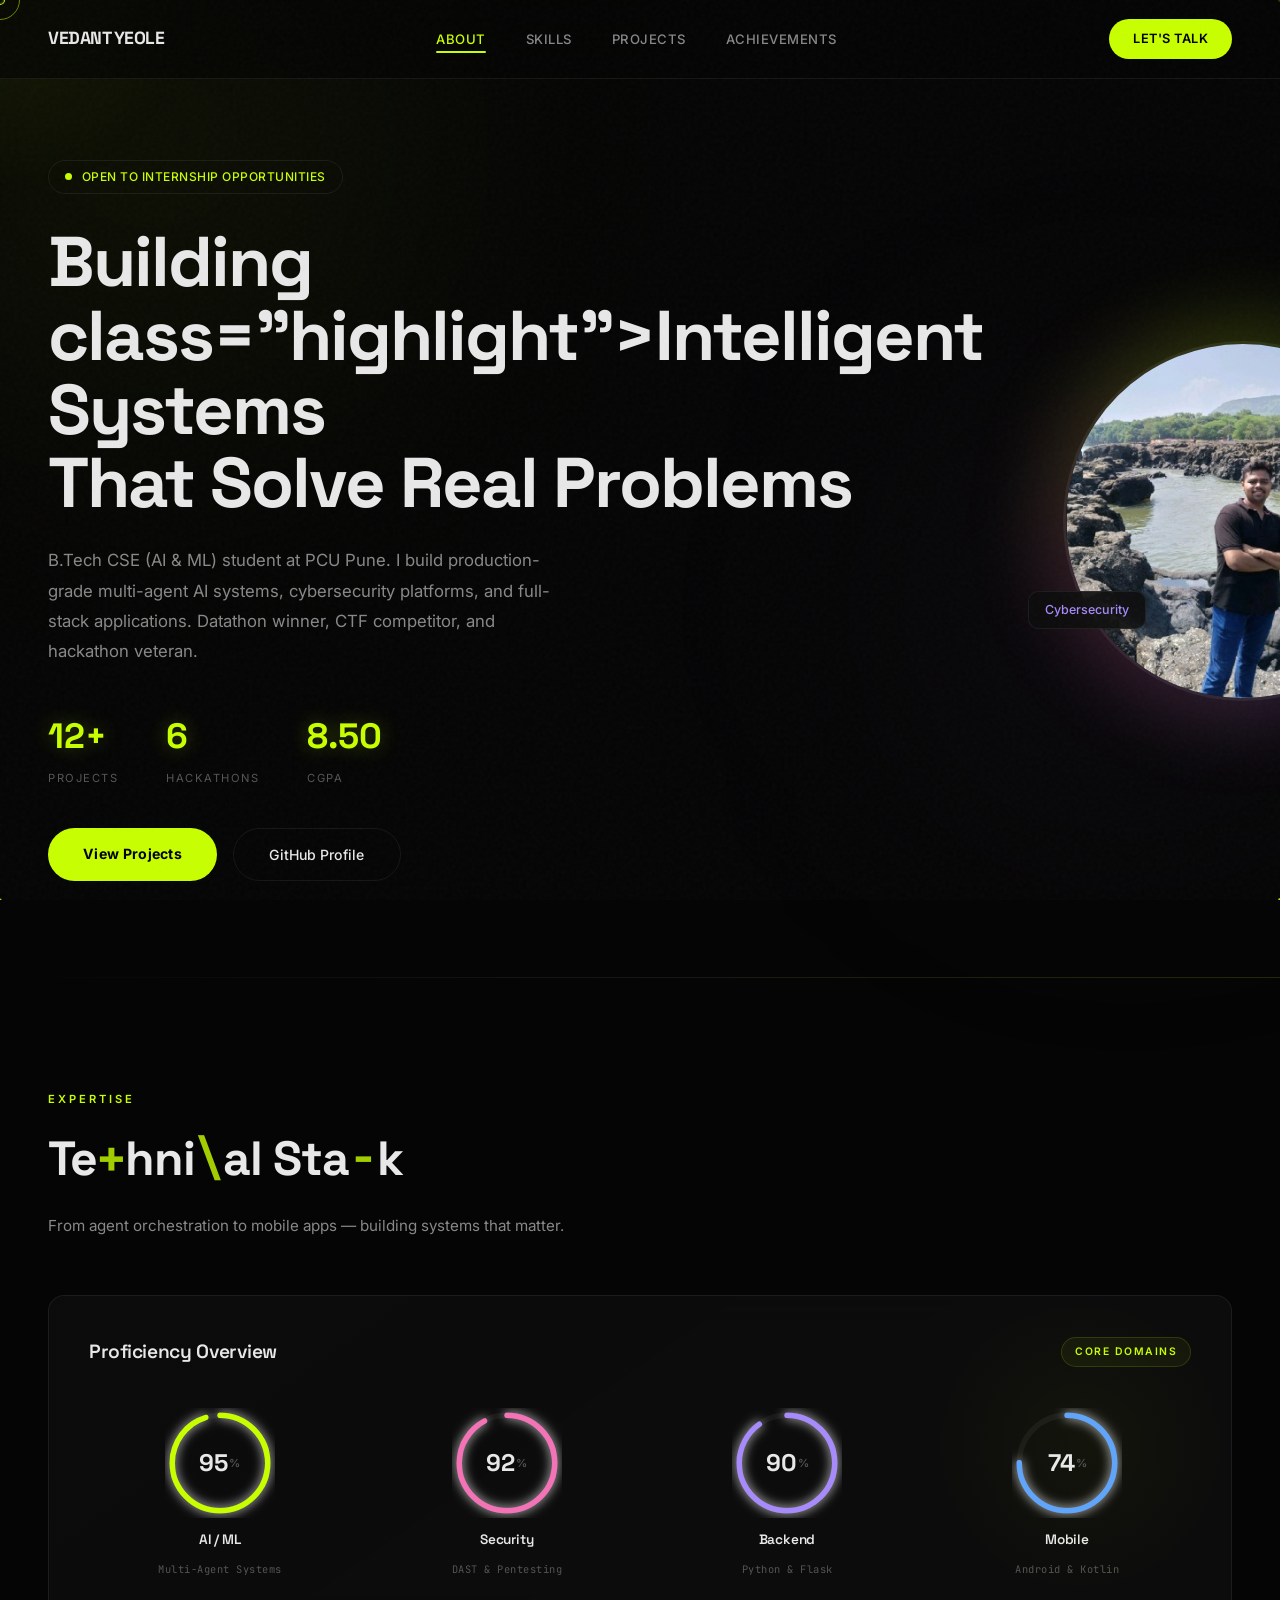
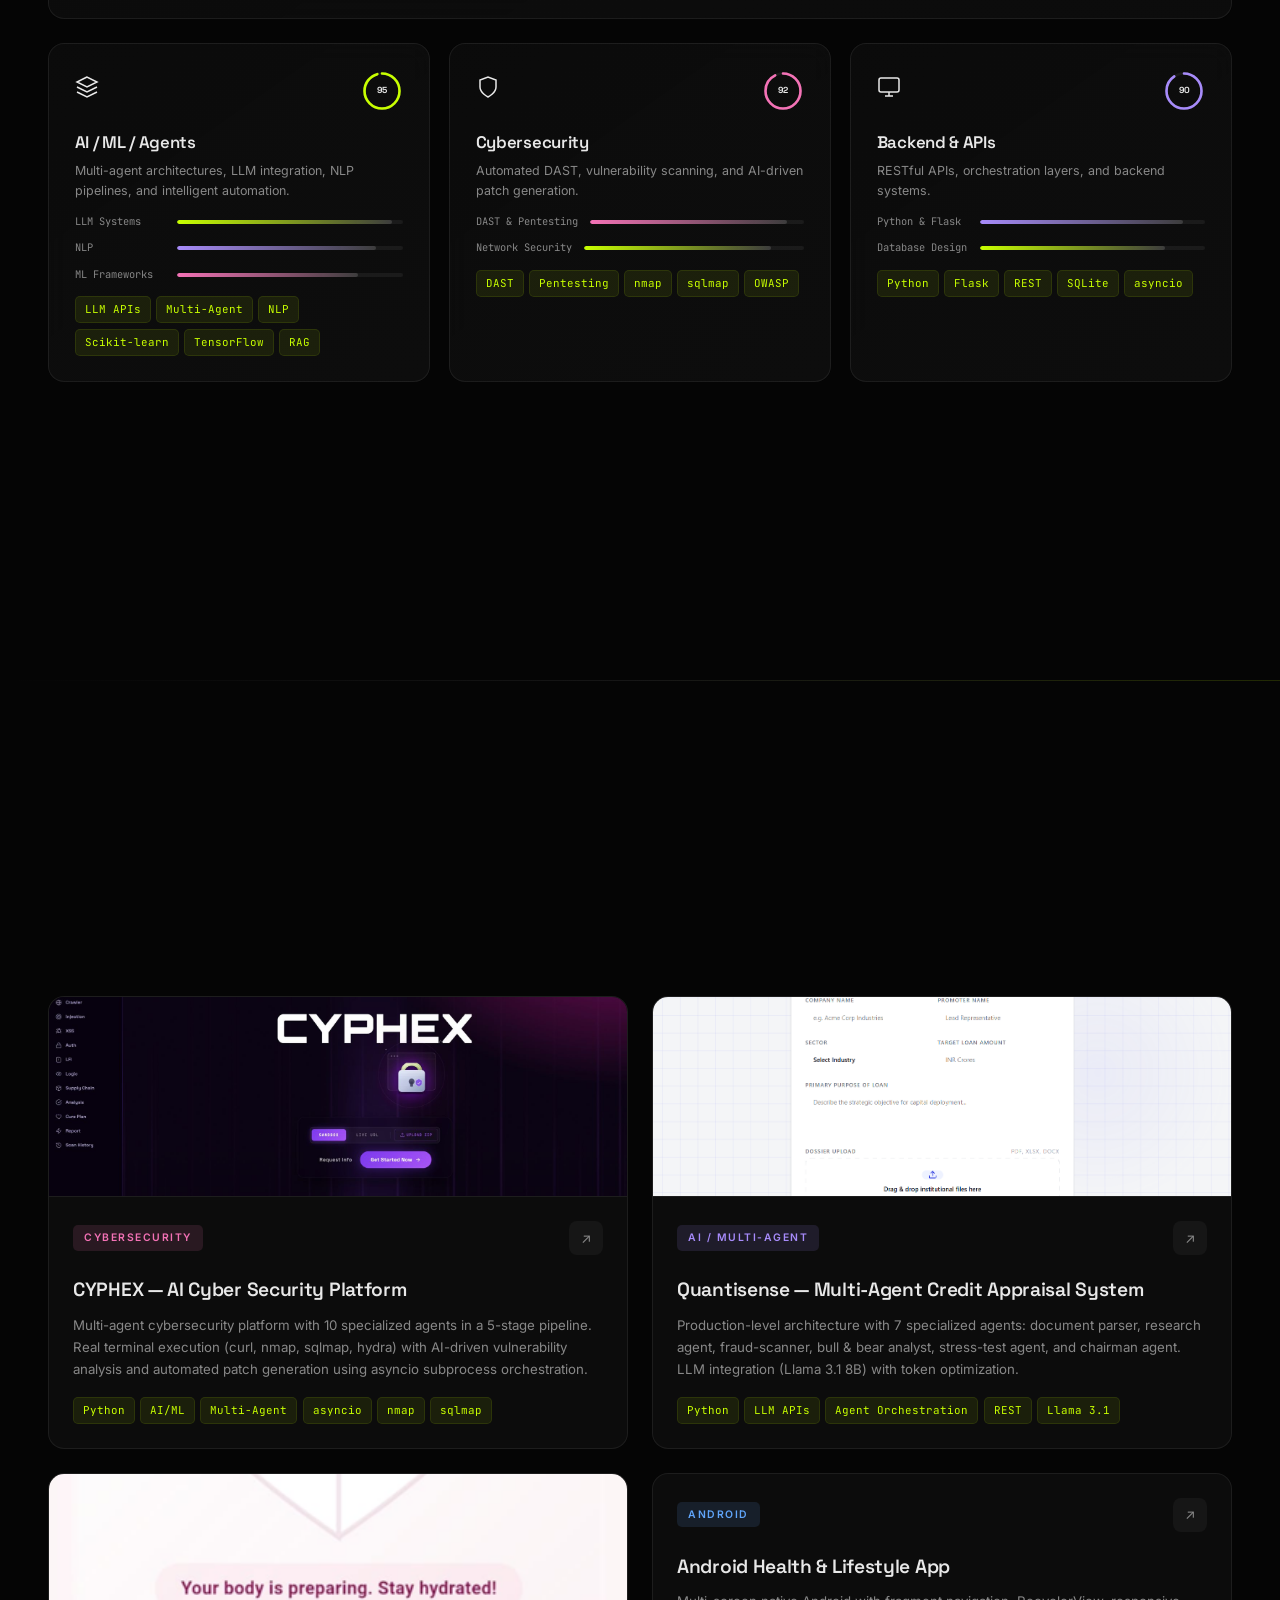
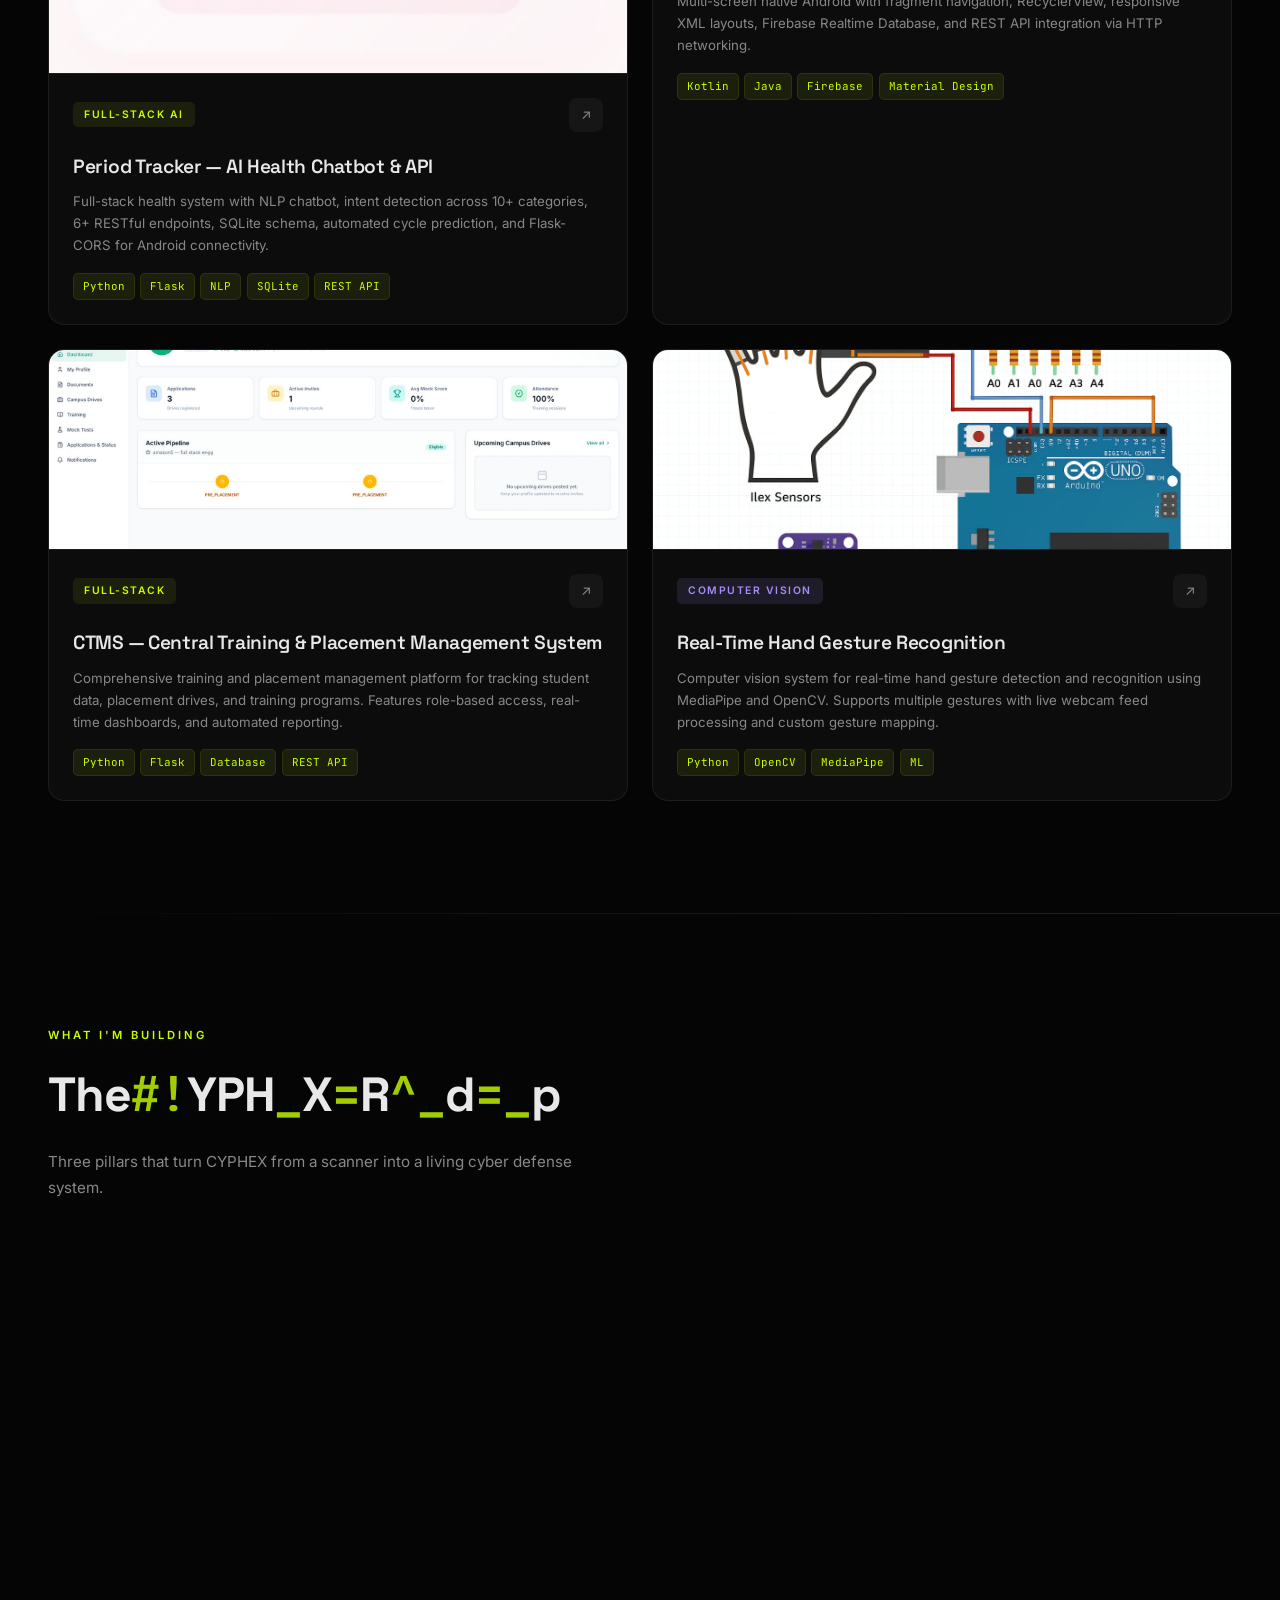
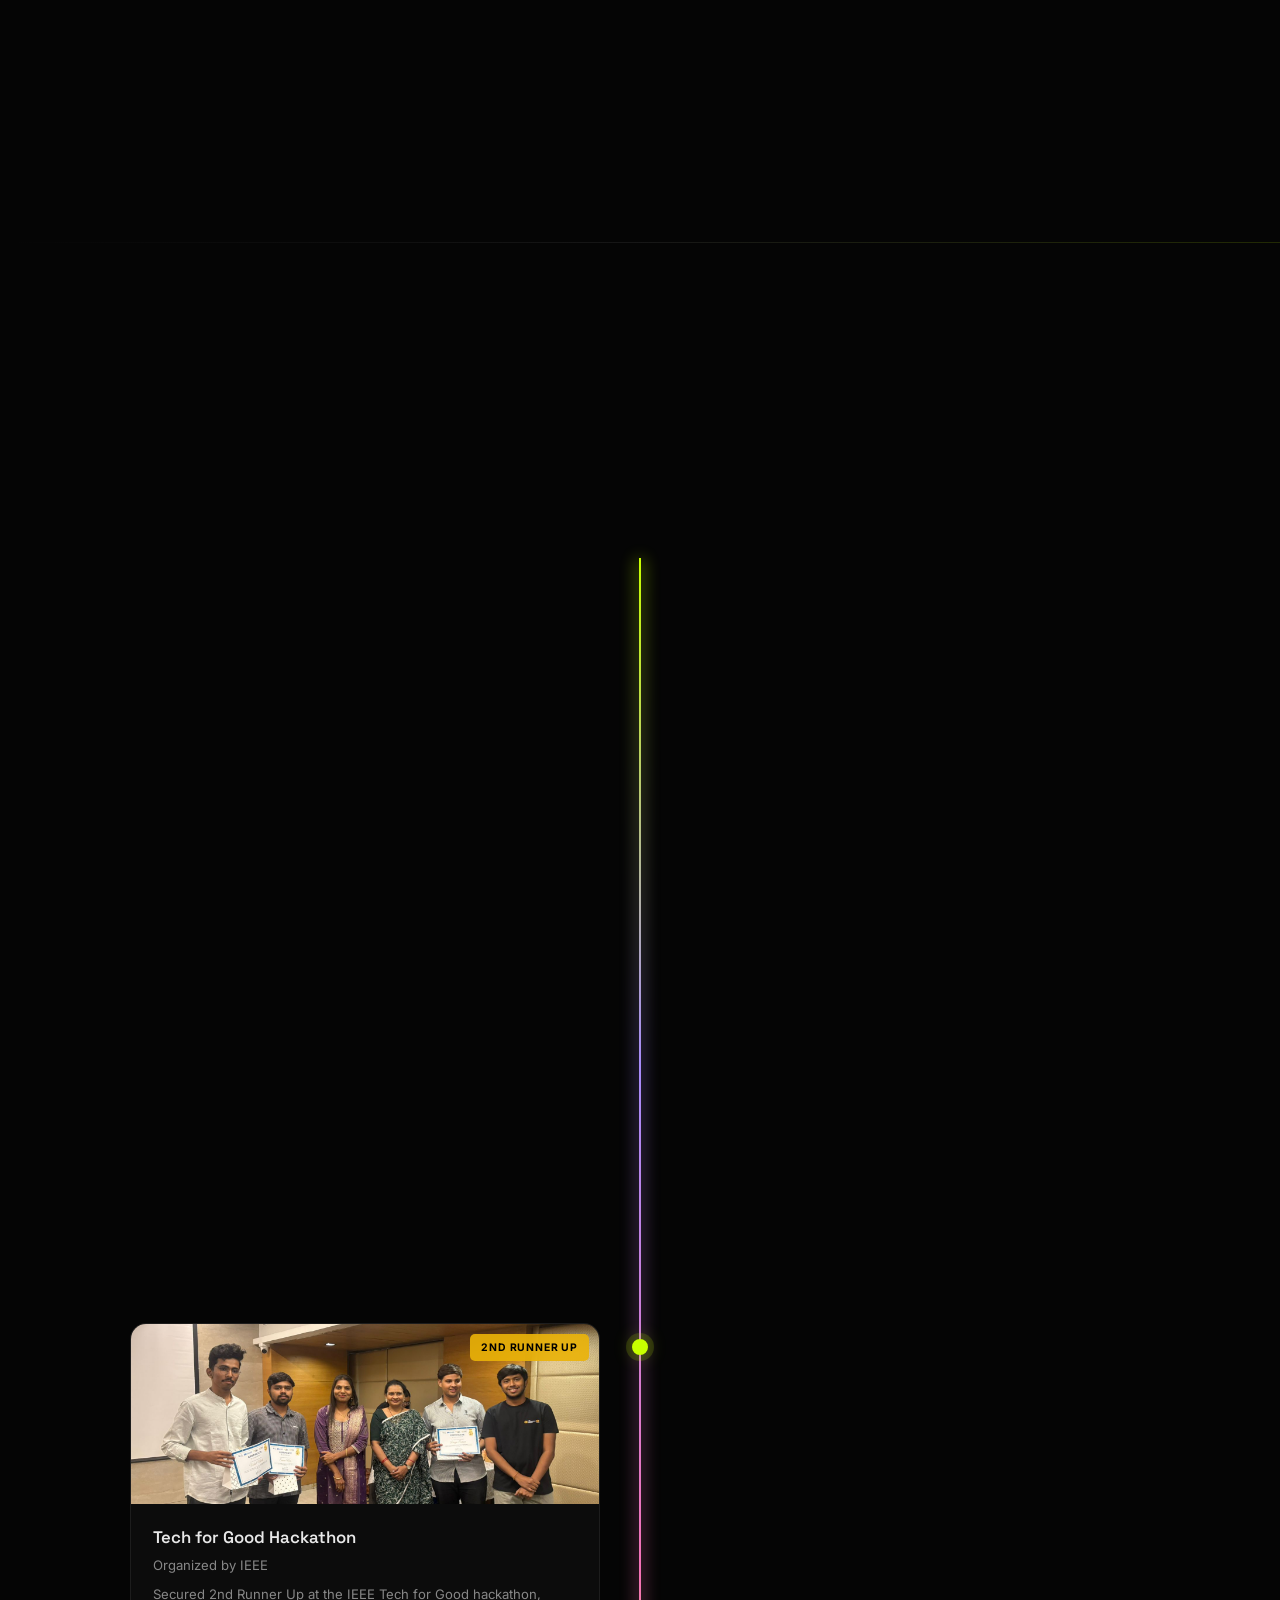
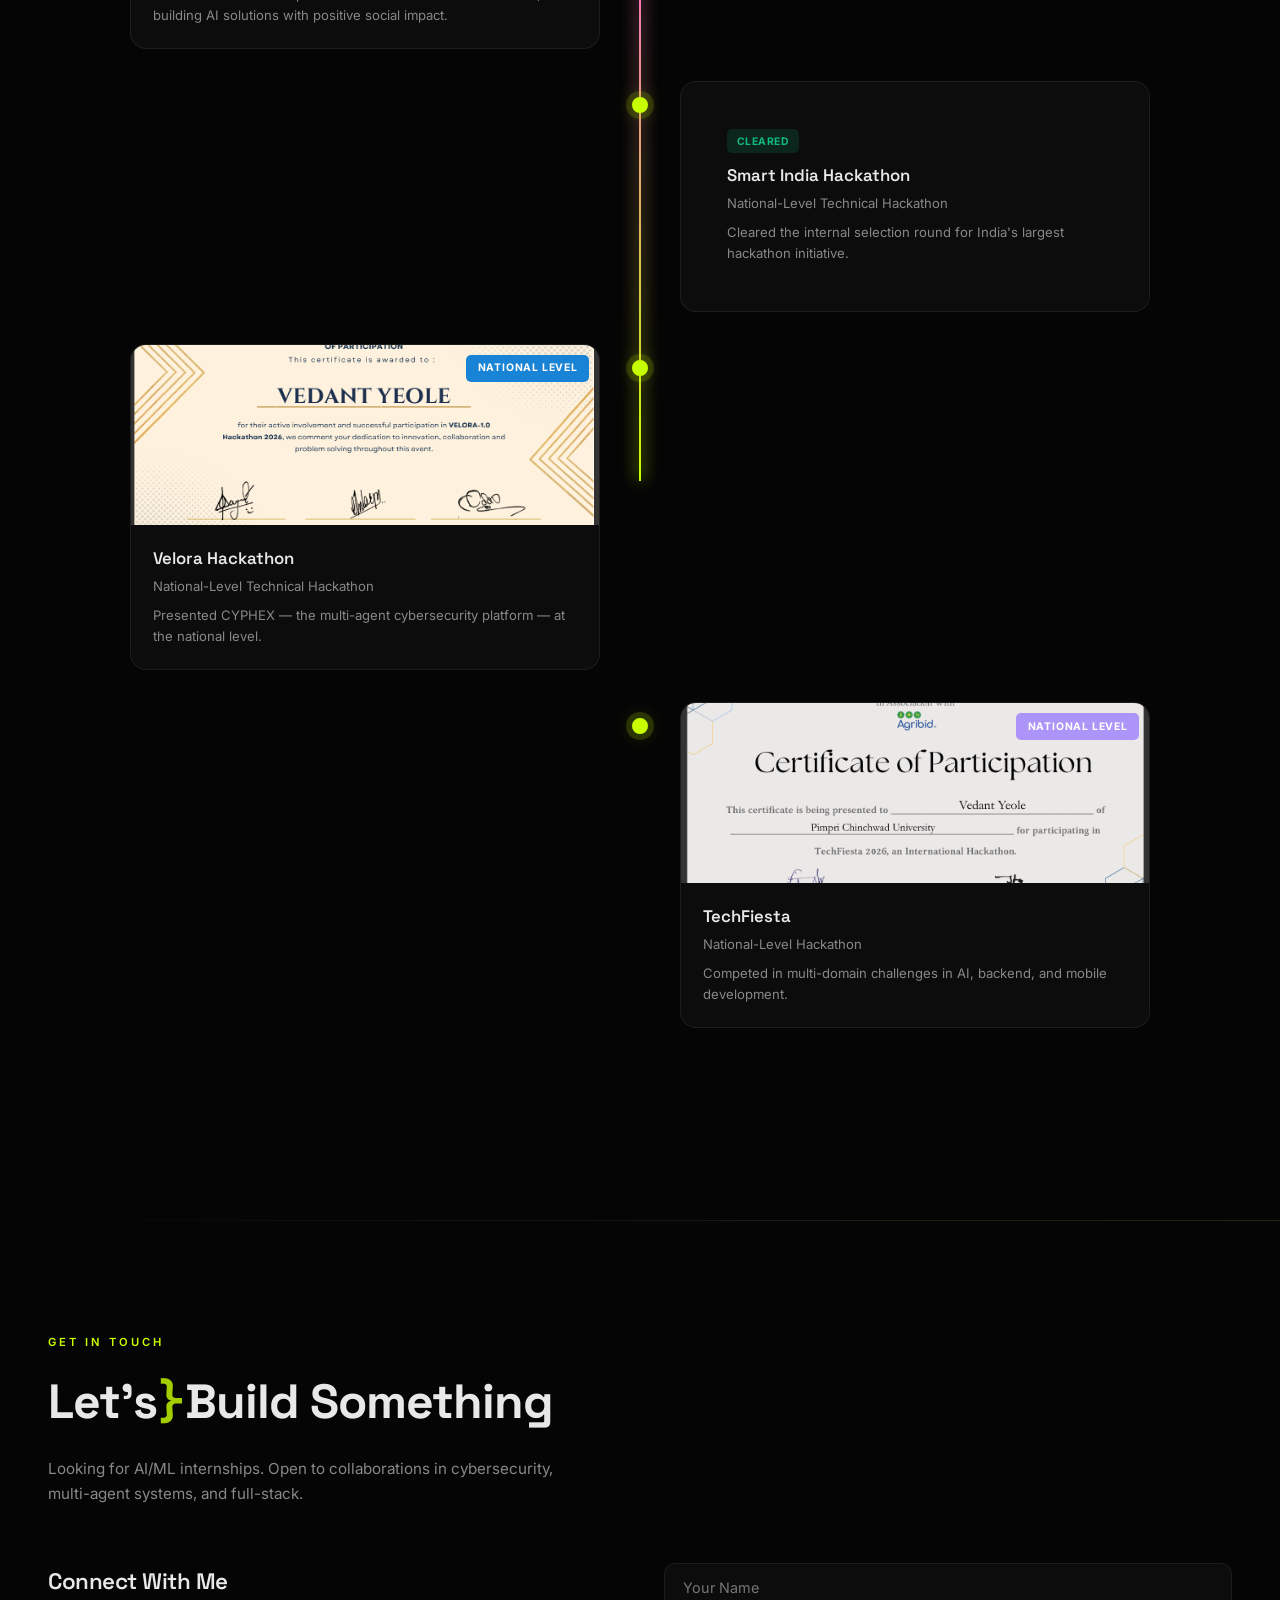
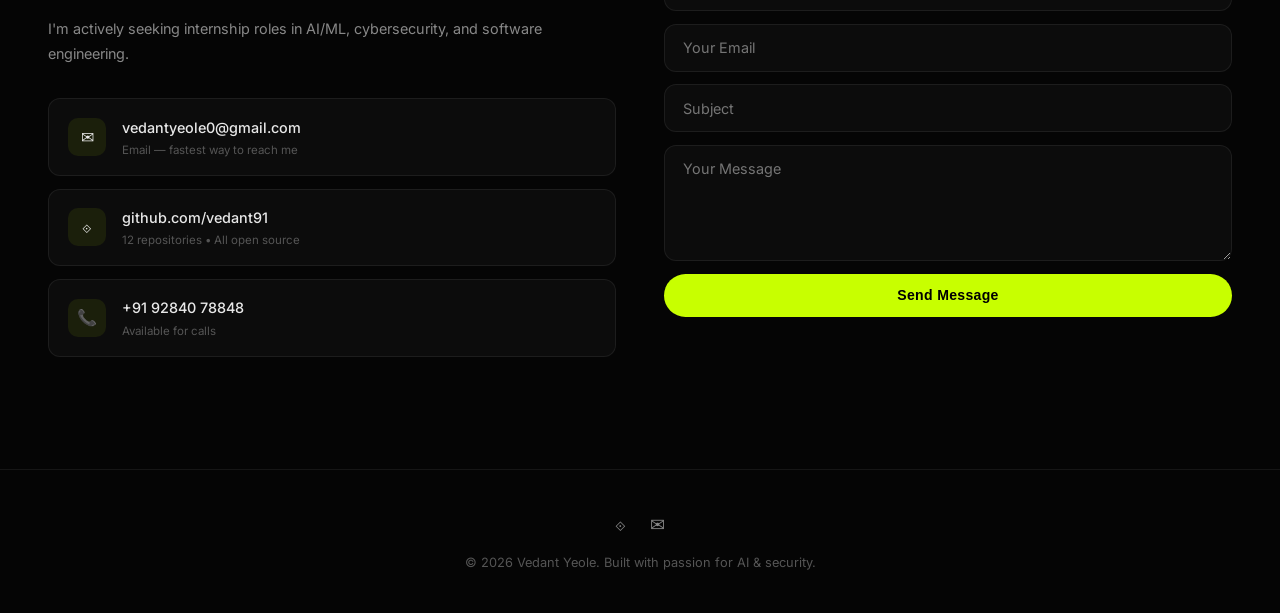
==== index.html @ 960ca7f9 "Portfolio site - ready for Vercel deployment" ====
<!DOCTYPE html>
<html lang="en">
<head>
  <meta charset="UTF-8">
  <meta name="viewport" content="width=device-width, initial-scale=1.0">
  <title>Vedant Yeole — AI/ML Engineer & Multi-Agent Systems Developer</title>
  <meta name="description" content="Portfolio of Vedant Pramod Yeole — B.Tech CSE (AI & ML), multi-agent systems, cybersecurity, Datathon winner.">
  <link rel="stylesheet" href="style.css">
  <link rel="icon" href="data:image/svg+xml,<svg xmlns='http://www.w3.org/2000/svg' viewBox='0 0 100 100'><text y='.9em' font-size='90'>⚡</text></svg>">
</head>
<body>

<!-- Scroll Progress Bar -->
<div class="scroll-progress" id="scrollProgress"></div>

<!-- Particle Canvas -->
<canvas id="particleCanvas"></canvas>

<!-- Custom Cursor -->
<div class="custom-cursor" id="customCursor"></div>
<div class="custom-cursor-ring" id="customCursorRing"></div>
<div class="cursor-trail-container" id="cursorTrail"></div>

<div class="glow-orb glow-1"></div>
<div class="glow-orb glow-2"></div>

<!-- NAV -->
<nav class="nav" id="navbar">
  <div class="nav-inner">
    <a href="#" class="nav-name">VEDANT YEOLE</a>
    <ul class="nav-links" id="navLinks">
      <li><a href="#about">About</a></li>
      <li><a href="#skills">Skills</a></li>
      <li><a href="#projects">Projects</a></li>
      <li><a href="#hackathons">Achievements</a></li>
    </ul>
    <a href="#contact" class="nav-cta">Let's Talk</a>
    <button class="hamburger" id="hamburger" aria-label="Menu">
      <span></span><span></span><span></span>
    </button>
  </div>
</nav>

<!-- HERO -->
<section class="hero" id="about">
  <div class="hero-inner">
    <div>
      <div class="hero-tag">
        <span class="pulse-dot"></span>
        Open to Internship Opportunities
      </div>
      <h1>Building <span class="highlight">Intelligent Systems</span> That Solve Real Problems</h1>
      <p class="hero-desc">
        B.Tech CSE (AI & ML) student at PCU Pune. I build production-grade multi-agent AI systems, 
        cybersecurity platforms, and full-stack applications. Datathon winner, CTF competitor, 
        and hackathon veteran.
      </p>
      <div class="hero-metrics">
        <div>
          <div class="metric-val">12+</div>
          <div class="metric-label">Projects</div>
        </div>
        <div>
          <div class="metric-val">6</div>
          <div class="metric-label">Hackathons</div>
        </div>
        <div>
          <div class="metric-val">8.50</div>
          <div class="metric-label">CGPA</div>
        </div>
      </div>
      <div class="hero-actions">
        <a href="#projects" class="btn-accent">View Projects</a>
        <a href="https://github.com/vedant91" target="_blank" class="btn-outline">GitHub Profile</a>
      </div>
    </div>
    <div class="hero-visual">
      <div class="avatar-container">
        <div class="avatar-glow"></div>
        <img src="profile_pic.jpg" alt="Vedant Yeole">
        <div class="float-tag float-tag-1"><span class="tag-accent">Multi-Agent AI</span></div>
        <div class="float-tag float-tag-2"><span class="tag-purple">Cybersecurity</span></div>
        <div class="float-tag float-tag-3"><span class="tag-pink">Android Dev</span></div>
      </div>
    </div>
  </div>
</section>

<div class="divider"></div>

<!-- SKILLS -->
<section id="skills">
  <div class="section-inner">
    <p class="sec-label reveal">Expertise</p>
    <h2 class="sec-title reveal">Technical Stack</h2>
    <p class="sec-desc reveal">From agent orchestration to mobile apps — building systems that matter.</p>

    <!-- Radial Charts Overview Row -->
    <div class="skills-overview reveal">
      <div class="skills-overview-header">
        <h3>Proficiency Overview</h3>
        <span class="skills-overview-badge">Core Domains</span>
      </div>
      <div class="radial-charts-row">
        <div class="radial-chart-item">
          <div class="radial-chart" data-percent="95" data-color="var(--accent)">
            <svg viewBox="0 0 120 120">
              <circle class="radial-bg" cx="60" cy="60" r="52"/>
              <circle class="radial-fill" cx="60" cy="60" r="52" stroke-dasharray="326.73" stroke-dashoffset="326.73"/>
            </svg>
            <div class="radial-value">
              <span class="radial-num">0</span><span class="radial-pct">%</span>
            </div>
          </div>
          <div class="radial-label">AI / ML</div>
          <div class="radial-sublabel">Multi-Agent Systems</div>
        </div>
        <div class="radial-chart-item">
          <div class="radial-chart" data-percent="92" data-color="var(--pink)">
            <svg viewBox="0 0 120 120">
              <circle class="radial-bg" cx="60" cy="60" r="52"/>
              <circle class="radial-fill" cx="60" cy="60" r="52" stroke-dasharray="326.73" stroke-dashoffset="326.73"/>
            </svg>
            <div class="radial-value">
              <span class="radial-num">0</span><span class="radial-pct">%</span>
            </div>
          </div>
          <div class="radial-label">Security</div>
          <div class="radial-sublabel">DAST & Pentesting</div>
        </div>
        <div class="radial-chart-item">
          <div class="radial-chart" data-percent="90" data-color="var(--purple)">
            <svg viewBox="0 0 120 120">
              <circle class="radial-bg" cx="60" cy="60" r="52"/>
              <circle class="radial-fill" cx="60" cy="60" r="52" stroke-dasharray="326.73" stroke-dashoffset="326.73"/>
            </svg>
            <div class="radial-value">
              <span class="radial-num">0</span><span class="radial-pct">%</span>
            </div>
          </div>
          <div class="radial-label">Backend</div>
          <div class="radial-sublabel">Python & Flask</div>
        </div>
        <div class="radial-chart-item">
          <div class="radial-chart" data-percent="75" data-color="var(--blue)">
            <svg viewBox="0 0 120 120">
              <circle class="radial-bg" cx="60" cy="60" r="52"/>
              <circle class="radial-fill" cx="60" cy="60" r="52" stroke-dasharray="326.73" stroke-dashoffset="326.73"/>
            </svg>
            <div class="radial-value">
              <span class="radial-num">0</span><span class="radial-pct">%</span>
            </div>
          </div>
          <div class="radial-label">Mobile</div>
          <div class="radial-sublabel">Android & Kotlin</div>
        </div>
      </div>
    </div>

    <!-- Detail Cards Grid -->
    <div class="skills-detail-grid">
      <!-- AI Card -->
      <div class="skill-detail-card reveal" data-color="accent">
        <div class="skill-detail-top">
          <div class="skill-icon-wrap skill-icon-accent">
            <svg width="24" height="24" viewBox="0 0 24 24" fill="none" stroke="currentColor" stroke-width="1.5"><path d="M12 2L2 7l10 5 10-5-10-5z"/><path d="M2 17l10 5 10-5"/><path d="M2 12l10 5 10-5"/></svg>
          </div>
          <div class="skill-detail-mini-chart" data-percent="95" data-color="var(--accent)">
            <svg viewBox="0 0 48 48"><circle class="mini-bg" cx="24" cy="24" r="20"/><circle class="mini-fill" cx="24" cy="24" r="20" stroke-dasharray="125.66" stroke-dashoffset="125.66"/></svg>
            <span class="mini-val">95</span>
          </div>
        </div>
        <h3>AI / ML / Agents</h3>
        <p>Multi-agent architectures, LLM integration, NLP pipelines, and intelligent automation.</p>
        <div class="skill-bar-stack">
          <div class="skill-bar-v3"><span class="bar-label">LLM Systems</span><div class="bar-track"><div class="bar-fill" data-width="95" style="--bar-color:var(--accent)"></div></div></div>
          <div class="skill-bar-v3"><span class="bar-label">NLP</span><div class="bar-track"><div class="bar-fill" data-width="88" style="--bar-color:var(--purple)"></div></div></div>
          <div class="skill-bar-v3"><span class="bar-label">ML Frameworks</span><div class="bar-track"><div class="bar-fill" data-width="80" style="--bar-color:var(--pink)"></div></div></div>
        </div>
        <div class="tags">
          <span class="tag">LLM APIs</span><span class="tag">Multi-Agent</span><span class="tag">NLP</span>
          <span class="tag">Scikit-learn</span><span class="tag">TensorFlow</span><span class="tag">RAG</span>
        </div>
      </div>

      <!-- Cybersecurity Card -->
      <div class="skill-detail-card reveal" data-color="pink">
        <div class="skill-detail-top">
          <div class="skill-icon-wrap skill-icon-pink">
            <svg width="24" height="24" viewBox="0 0 24 24" fill="none" stroke="currentColor" stroke-width="1.5"><path d="M12 22s8-4 8-10V5l-8-3-8 3v7c0 6 8 10 8 10z"/></svg>
          </div>
          <div class="skill-detail-mini-chart" data-percent="92" data-color="var(--pink)">
            <svg viewBox="0 0 48 48"><circle class="mini-bg" cx="24" cy="24" r="20"/><circle class="mini-fill" cx="24" cy="24" r="20" stroke-dasharray="125.66" stroke-dashoffset="125.66"/></svg>
            <span class="mini-val">92</span>
          </div>
        </div>
        <h3>Cybersecurity</h3>
        <p>Automated DAST, vulnerability scanning, and AI-driven patch generation.</p>
        <div class="skill-bar-stack">
          <div class="skill-bar-v3"><span class="bar-label">DAST & Pentesting</span><div class="bar-track"><div class="bar-fill" data-width="92" style="--bar-color:var(--pink)"></div></div></div>
          <div class="skill-bar-v3"><span class="bar-label">Network Security</span><div class="bar-track"><div class="bar-fill" data-width="85" style="--bar-color:var(--accent)"></div></div></div>
        </div>
        <div class="tags">
          <span class="tag">DAST</span><span class="tag">Pentesting</span><span class="tag">nmap</span>
          <span class="tag">sqlmap</span><span class="tag">OWASP</span>
        </div>
      </div>

      <!-- Backend Card -->
      <div class="skill-detail-card reveal" data-color="purple">
        <div class="skill-detail-top">
          <div class="skill-icon-wrap skill-icon-purple">
            <svg width="24" height="24" viewBox="0 0 24 24" fill="none" stroke="currentColor" stroke-width="1.5"><rect x="2" y="3" width="20" height="14" rx="2"/><line x1="8" y1="21" x2="16" y2="21"/><line x1="12" y1="17" x2="12" y2="21"/></svg>
          </div>
          <div class="skill-detail-mini-chart" data-percent="90" data-color="var(--purple)">
            <svg viewBox="0 0 48 48"><circle class="mini-bg" cx="24" cy="24" r="20"/><circle class="mini-fill" cx="24" cy="24" r="20" stroke-dasharray="125.66" stroke-dashoffset="125.66"/></svg>
            <span class="mini-val">90</span>
          </div>
        </div>
        <h3>Backend & APIs</h3>
        <p>RESTful APIs, orchestration layers, and backend systems.</p>
        <div class="skill-bar-stack">
          <div class="skill-bar-v3"><span class="bar-label">Python & Flask</span><div class="bar-track"><div class="bar-fill" data-width="90" style="--bar-color:var(--purple)"></div></div></div>
          <div class="skill-bar-v3"><span class="bar-label">Database Design</span><div class="bar-track"><div class="bar-fill" data-width="82" style="--bar-color:var(--accent)"></div></div></div>
        </div>
        <div class="tags">
          <span class="tag">Python</span><span class="tag">Flask</span><span class="tag">REST</span>
          <span class="tag">SQLite</span><span class="tag">asyncio</span>
        </div>
      </div>

      <!-- Programming + Android + Tools Row -->
      <div class="skill-detail-card skill-compact reveal" data-color="blue">
        <div class="skill-detail-top">
          <div class="skill-icon-wrap skill-icon-blue">
            <svg width="24" height="24" viewBox="0 0 24 24" fill="none" stroke="currentColor" stroke-width="1.5"><rect x="5" y="2" width="14" height="20" rx="2"/><line x1="12" y1="18" x2="12" y2="18.01"/></svg>
          </div>
          <div class="skill-detail-mini-chart" data-percent="75" data-color="var(--blue)">
            <svg viewBox="0 0 48 48"><circle class="mini-bg" cx="24" cy="24" r="20"/><circle class="mini-fill" cx="24" cy="24" r="20" stroke-dasharray="125.66" stroke-dashoffset="125.66"/></svg>
            <span class="mini-val">75</span>
          </div>
        </div>
        <h3>Android Dev</h3>
        <div class="tags"><span class="tag">Kotlin</span><span class="tag">Java</span><span class="tag">Firebase</span><span class="tag">Material UI</span></div>
      </div>

      <div class="skill-detail-card skill-compact reveal" data-color="accent">
        <div class="skill-detail-top">
          <div class="skill-icon-wrap skill-icon-accent">
            <svg width="24" height="24" viewBox="0 0 24 24" fill="none" stroke="currentColor" stroke-width="1.5"><polyline points="16 18 22 12 16 6"/><polyline points="8 6 2 12 8 18"/></svg>
          </div>
          <div class="skill-detail-mini-chart" data-percent="88" data-color="var(--accent)">
            <svg viewBox="0 0 48 48"><circle class="mini-bg" cx="24" cy="24" r="20"/><circle class="mini-fill" cx="24" cy="24" r="20" stroke-dasharray="125.66" stroke-dashoffset="125.66"/></svg>
            <span class="mini-val">88</span>
          </div>
        </div>
        <h3>Programming</h3>
        <div class="tags"><span class="tag">Python</span><span class="tag">Java</span><span class="tag">Kotlin</span><span class="tag">C/C++</span><span class="tag">DSA</span></div>
      </div>

      <div class="skill-detail-card skill-compact reveal" data-color="accent">
        <div class="skill-detail-top">
          <div class="skill-icon-wrap skill-icon-accent">
            <svg width="24" height="24" viewBox="0 0 24 24" fill="none" stroke="currentColor" stroke-width="1.5"><circle cx="12" cy="12" r="3"/><path d="M19.4 15a1.65 1.65 0 00.33 1.82l.06.06a2 2 0 010 2.83 2 2 0 01-2.83 0l-.06-.06a1.65 1.65 0 00-1.82-.33 1.65 1.65 0 00-1 1.51V21a2 2 0 01-4 0v-.09A1.65 1.65 0 009 19.4a1.65 1.65 0 00-1.82.33l-.06.06a2 2 0 01-2.83 0 2 2 0 010-2.83l.06-.06A1.65 1.65 0 004.68 15a1.65 1.65 0 00-1.51-1H3a2 2 0 010-4h.09A1.65 1.65 0 004.6 9a1.65 1.65 0 00-.33-1.82l-.06-.06a2 2 0 012.83-2.83l.06.06A1.65 1.65 0 009 4.68a1.65 1.65 0 001-1.51V3a2 2 0 014 0v.09a1.65 1.65 0 001 1.51 1.65 1.65 0 001.82-.33l.06-.06a2 2 0 012.83 2.83l-.06.06A1.65 1.65 0 0019.4 9a1.65 1.65 0 001.51 1H21a2 2 0 010 4h-.09a1.65 1.65 0 00-1.51 1z"/></svg>
          </div>
          <div class="skill-detail-mini-chart" data-percent="78" data-color="var(--accent)">
            <svg viewBox="0 0 48 48"><circle class="mini-bg" cx="24" cy="24" r="20"/><circle class="mini-fill" cx="24" cy="24" r="20" stroke-dasharray="125.66" stroke-dashoffset="125.66"/></svg>
            <span class="mini-val">78</span>
          </div>
        </div>
        <h3>Tools & DevOps</h3>
        <div class="tags"><span class="tag">Git</span><span class="tag">Linux</span><span class="tag">Red Hat</span><span class="tag">Docker</span><span class="tag">VS Code</span></div>
      </div>
    </div>
  </div>
</section>

<div class="divider"></div>

<!-- PROJECTS -->
<section id="projects">
  <div class="section-inner">
    <p class="sec-label reveal">Featured Work</p>
    <h2 class="sec-title reveal">Projects</h2>
    <p class="sec-desc reveal">Production-grade AI systems built from scratch.</p>
    <div class="projects-grid">
      <div class="project-card reveal">
        <div class="project-img"><img src="cyphex_inteface.jpeg" alt="CYPHEX Interface" loading="lazy"></div>
        <div class="project-head">
          <span class="proj-type proj-type-sec">CYBERSECURITY</span>
          <a href="https://github.com/Vedant-ingle/CEP-" target="_blank" class="proj-link" title="GitHub">↗</a>
        </div>
        <div class="project-body">
          <h3>CYPHEX — AI Cyber Security Platform</h3>
          <p>Multi-agent cybersecurity platform with 10 specialized agents in a 5-stage pipeline. Real terminal execution (curl, nmap, sqlmap, hydra) with AI-driven vulnerability analysis and automated patch generation using asyncio subprocess orchestration.</p>
          <div class="project-tech">
            <span class="tag">Python</span><span class="tag">AI/ML</span><span class="tag">Multi-Agent</span>
            <span class="tag">asyncio</span><span class="tag">nmap</span><span class="tag">sqlmap</span>
          </div>
        </div>
      </div>
      <div class="project-card reveal">
        <div class="project-img"><img src="Quntisense_interface.png" alt="Quantisense Interface" loading="lazy"></div>
        <div class="project-head">
          <span class="proj-type proj-type-ai">AI / MULTI-AGENT</span>
          <a href="https://github.com/vedant91/Multi-agents" target="_blank" class="proj-link" title="GitHub">↗</a>
        </div>
        <div class="project-body">
          <h3>Quantisense — Multi-Agent Credit Appraisal System</h3>
          <p>Production-level architecture with 7 specialized agents: document parser, research agent, fraud-scanner, bull & bear analyst, stress-test agent, and chairman agent. LLM integration (Llama 3.1 8B) with token optimization.</p>
          <div class="project-tech">
            <span class="tag">Python</span><span class="tag">LLM APIs</span><span class="tag">Agent Orchestration</span>
            <span class="tag">REST</span><span class="tag">Llama 3.1</span>
          </div>
        </div>
      </div>
      <div class="project-card reveal">
        <div class="project-img" onclick="openLightbox(this.querySelector('img').src)"><img src="Period_tracker_interface.png" alt="Period Tracker Interface" loading="lazy"></div>
        <div class="project-head">
          <span class="proj-type proj-type-fs">FULL-STACK AI</span>
          <a href="https://github.com/vedant91/Period_Tracker" target="_blank" class="proj-link" title="GitHub">↗</a>
        </div>
        <div class="project-body">
          <h3>Period Tracker — AI Health Chatbot & API</h3>
          <p>Full-stack health system with NLP chatbot, intent detection across 10+ categories, 6+ RESTful endpoints, SQLite schema, automated cycle prediction, and Flask-CORS for Android connectivity.</p>
          <div class="project-tech">
            <span class="tag">Python</span><span class="tag">Flask</span><span class="tag">NLP</span>
            <span class="tag">SQLite</span><span class="tag">REST API</span>
          </div>
        </div>
      </div>
      <div class="project-card reveal">
        <div class="project-head">
          <span class="proj-type proj-type-android">ANDROID</span>
          <a href="https://github.com/vedant91" target="_blank" class="proj-link" title="GitHub">↗</a>
        </div>
        <div class="project-body">
          <h3>Android Health & Lifestyle App</h3>
          <p>Multi-screen native Android with fragment navigation, RecyclerView, responsive XML layouts, Firebase Realtime Database, and REST API integration via HTTP networking.</p>
          <div class="project-tech">
            <span class="tag">Kotlin</span><span class="tag">Java</span><span class="tag">Firebase</span>
            <span class="tag">Material Design</span>
          </div>
        </div>
      </div>
      <div class="project-card reveal">
        <div class="project-img"><img src="CTms_interface.jpeg" alt="CTMS Interface" loading="lazy"></div>
        <div class="project-head">
          <span class="proj-type proj-type-fs">FULL-STACK</span>
          <a href="https://github.com/vedant91" target="_blank" class="proj-link" title="GitHub">↗</a>
        </div>
        <div class="project-body">
          <h3>CTMS — Central Training & Placement Management System</h3>
          <p>Comprehensive training and placement management platform for tracking student data, placement drives, and training programs. Features role-based access, real-time dashboards, and automated reporting.</p>
          <div class="project-tech">
            <span class="tag">Python</span><span class="tag">Flask</span><span class="tag">Database</span><span class="tag">REST API</span>
          </div>
        </div>
      </div>
      <div class="project-card reveal">
        <div class="project-img"><img src="hand_rec.jpeg" alt="Hand Recognition" loading="lazy"></div>
        <div class="project-head">
          <span class="proj-type proj-type-ai">COMPUTER VISION</span>
          <a href="https://github.com/vedant91" target="_blank" class="proj-link" title="GitHub">↗</a>
        </div>
        <div class="project-body">
          <h3>Real-Time Hand Gesture Recognition</h3>
          <p>Computer vision system for real-time hand gesture detection and recognition using MediaPipe and OpenCV. Supports multiple gestures with live webcam feed processing and custom gesture mapping.</p>
          <div class="project-tech">
            <span class="tag">Python</span><span class="tag">OpenCV</span><span class="tag">MediaPipe</span><span class="tag">ML</span>
          </div>
        </div>
      </div>
    </div>
  </div>
</section>

<div class="divider"></div>

<!-- VISION — WHAT'S NEXT -->
<section id="vision">
  <div class="section-inner">
    <p class="sec-label reveal">What I'm Building</p>
    <h2 class="sec-title reveal">The CYPHEX Roadmap</h2>
    <p class="sec-desc reveal">Three pillars that turn CYPHEX from a scanner into a living cyber defense system.</p>

    <div class="vision-grid">
      <div class="vision-card reveal">
        <div class="vision-num">01</div>
        <div class="vision-icon">🔌</div>
        <h3>CYPHEX IoT — Edge Security Appliance</h3>
        <p>A $200 plug-and-play hardware device (Raspberry Pi 5) that runs the entire 11-agent pipeline locally on your network. Zero cloud dependency. The AI brain (Llama 3.2 3B) runs on-device via Ollama — no code ever leaves your premises. Physical LED indicators show real-time security status. Continuous scan cycles every 1–6 hours with automated alerting.</p>
        <div class="vision-tags">
          <span class="tag">Raspberry Pi 5</span><span class="tag">Ollama</span><span class="tag">Edge AI</span><span class="tag">Zero Cloud</span>
        </div>
      </div>

      <div class="vision-card reveal">
        <div class="vision-num">02</div>
        <div class="vision-icon">🧬</div>
        <h3>Self-Learning Vulnerability Model</h3>
        <p>An AI model that doesn't just scan — it learns. CYPHEX builds a per-endpoint "Behavioral Genome" of your application using Isolation Forest ML. It profiles what normal looks like (input patterns, response sizes, request rates) and blocks anything abnormal — even AI-generated zero-day attacks it has never seen before. Daily CVE feed ingestion keeps the model updated with new vulnerability patterns automatically.</p>
        <div class="vision-tags">
          <span class="tag">Isolation Forest</span><span class="tag">Anomaly Detection</span><span class="tag">CVE Auto-Patch</span><span class="tag">Behavioral ML</span>
        </div>
      </div>

      <div class="vision-card reveal">
        <div class="vision-num">03</div>
        <div class="vision-icon">🛡️</div>
        <h3>Future Goal — Application Immune System</h3>
        <p>The endgame: CYPHEX becomes a full Application Immune System. A reverse proxy shield that sits in front of any web app, scoring every request in real-time (<1ms). When a vulnerability is confirmed, AI auto-generates a code patch and opens a GitHub PR — while the shield protects the app until the developer reviews. Every CYPHEX instance shares anonymized threat intelligence, creating herd immunity across all users.</p>
        <div class="vision-tags">
          <span class="tag">Reverse Proxy Shield</span><span class="tag">Auto-Patch PR</span><span class="tag">Herd Immunity</span><span class="tag"><1ms Inference</span>
        </div>
      </div>
    </div>
  </div>
</section>

<div class="divider"></div>

<!-- ACHIEVEMENTS — VERTICAL TIMELINE -->
<section id="hackathons">
  <div class="section-inner">
    <p class="sec-label reveal">Competition Track</p>
    <h2 class="sec-title reveal">Achievements</h2>
    <p class="sec-desc reveal">Competing and winning at national-level technical competitions.</p>
  </div>
  <div class="timeline-container">
    <div class="timeline-line" id="timelineLine"></div>

    <!-- Datathon -->
    <div class="timeline-item timeline-left">
      <div class="timeline-dot"><span class="timeline-dot-ping"></span></div>
      <div class="timeline-card">
        <div class="timeline-card-img">
          <img src="datathon.jpg" alt="Datathon Winner" loading="lazy">
          <span class="hack-badge badge-green">WINNER</span>
        </div>
        <div class="timeline-card-body">
          <h3>Datathon</h3>
          <p class="hack-meta">Data Science & Analytics Challenge</p>
          <p>Won the competitive data science challenge demonstrating strong analytical skills under time pressure.</p>
        </div>
      </div>
    </div>

    <!-- CREST CTF -->
    <div class="timeline-item timeline-right">
      <div class="timeline-dot"><span class="timeline-dot-ping"></span></div>
      <div class="timeline-card">
        <div class="timeline-card-img">
          <img src="crest.jpg" alt="CREST CTF" loading="lazy">
          <span class="hack-badge badge-purple">TOP 7 TEAM</span>
        </div>
        <div class="timeline-card-body">
          <h3>CREST CTF</h3>
          <p class="hack-meta">Capture The Flag — Cybersecurity</p>
          <p>Secured Top 7th position solving challenges across web exploitation, cryptography, and reverse engineering.</p>
        </div>
      </div>
    </div>

    <!-- Tech for Good -->
    <div class="timeline-item timeline-left">
      <div class="timeline-dot"><span class="timeline-dot-ping"></span></div>
      <div class="timeline-card">
        <div class="timeline-card-img">
          <img src="WhatsApp Image 2026-05-03 at 3.49.12 PM.jpeg" alt="Tech for Good" loading="lazy">
          <span class="hack-badge badge-gold">2ND RUNNER UP</span>
        </div>
        <div class="timeline-card-body">
          <h3>Tech for Good Hackathon</h3>
          <p class="hack-meta">Organized by IEEE</p>
          <p>Secured 2nd Runner Up at the IEEE Tech for Good hackathon, building AI solutions with positive social impact.</p>
        </div>
      </div>
    </div>

    <!-- SIH -->
    <div class="timeline-item timeline-right">
      <div class="timeline-dot"><span class="timeline-dot-ping"></span></div>
      <div class="timeline-card timeline-card-text">
        <div class="timeline-card-body">
          <span class="hack-inline-badge" style="background:rgba(16,185,129,0.15);color:#10b981;">CLEARED</span>
          <h3>Smart India Hackathon</h3>
          <p class="hack-meta">National-Level Technical Hackathon</p>
          <p>Cleared the internal selection round for India's largest hackathon initiative.</p>
        </div>
      </div>
    </div>

    <!-- Velora -->
    <div class="timeline-item timeline-left">
      <div class="timeline-dot"><span class="timeline-dot-ping"></span></div>
      <div class="timeline-card">
        <div class="timeline-card-img">
          <img src="Screenshot 2026-05-06 235400.png" alt="Velora Hackathon" loading="lazy">
          <span class="hack-badge badge-blue">NATIONAL LEVEL</span>
        </div>
        <div class="timeline-card-body">
          <h3>Velora Hackathon</h3>
          <p class="hack-meta">National-Level Technical Hackathon</p>
          <p>Presented CYPHEX — the multi-agent cybersecurity platform — at the national level.</p>
        </div>
      </div>
    </div>

    <!-- TechFiesta -->
    <div class="timeline-item timeline-right">
      <div class="timeline-dot"><span class="timeline-dot-ping"></span></div>
      <div class="timeline-card">
        <div class="timeline-card-img">
          <img src="Screenshot 2026-05-06 235513.png" alt="TechFiesta" loading="lazy">
          <span class="hack-badge badge-purple">NATIONAL LEVEL</span>
        </div>
        <div class="timeline-card-body">
          <h3>TechFiesta</h3>
          <p class="hack-meta">National-Level Hackathon</p>
          <p>Competed in multi-domain challenges in AI, backend, and mobile development.</p>
        </div>
      </div>
    </div>
  </div>
</section>

<div class="divider"></div>

<!-- CONTACT -->
<section id="contact">
  <div class="section-inner">
    <p class="sec-label reveal">Get In Touch</p>
    <h2 class="sec-title reveal">Let's Build Something</h2>
    <p class="sec-desc reveal">Looking for AI/ML internships. Open to collaborations in cybersecurity, multi-agent systems, and full-stack.</p>
    <div class="contact-grid reveal">
      <div class="contact-info">
        <h3>Connect With Me</h3>
        <p>I'm actively seeking internship roles in AI/ML, cybersecurity, and software engineering.</p>
        <div class="contact-items">
          <a href="mailto:vedantyeole0@gmail.com" class="contact-item">
            <div class="contact-icon">✉</div>
            <div><span>vedantyeole0@gmail.com</span><small>Email — fastest way to reach me</small></div>
          </a>
          <a href="https://github.com/vedant91" target="_blank" class="contact-item">
            <div class="contact-icon">⟐</div>
            <div><span>github.com/vedant91</span><small>12 repositories • All open source</small></div>
          </a>
          <a href="tel:+919284078848" class="contact-item">
            <div class="contact-icon">📞</div>
            <div><span>+91 92840 78848</span><small>Available for calls</small></div>
          </a>
        </div>
      </div>
      <div>
        <form class="contact-form" onsubmit="handleSubmit(event)">
          <input type="text" id="name" placeholder="Your Name" required>
          <input type="email" id="email" placeholder="Your Email" required>
          <input type="text" id="subject" placeholder="Subject">
          <textarea id="message" placeholder="Your Message" rows="5" required></textarea>
          <button type="submit" class="btn-accent" style="width:100%;border:none;cursor:pointer;">Send Message</button>
        </form>
      </div>
    </div>
  </div>
</section>

<!-- Lightbox -->
<div class="lightbox" id="lightbox" onclick="closeLightbox()">
  <button class="lightbox-close" onclick="closeLightbox()">&times;</button>
  <img id="lightbox-img" src="" alt="Full preview">
</div>

<!-- Cursor Glow -->
<div class="cursor-glow" id="cursorGlow"></div>

<!-- Ripple Container for Buttons -->
<div class="ripple-container" id="rippleContainer"></div>

<footer class="footer">
  <div class="footer-socials">
    <a href="https://github.com/vedant91" target="_blank">⟐</a>
    <a href="mailto:vedantyeole0@gmail.com">✉</a>
  </div>
  <p>© 2026 Vedant Yeole. Built with passion for AI & security.</p>
</footer>

<script>
// ─── SCROLL PROGRESS BAR ───
const scrollBar = document.getElementById('scrollProgress');
window.addEventListener('scroll', () => {
  const h = document.documentElement.scrollHeight - window.innerHeight;
  scrollBar.style.width = (window.scrollY / h * 100) + '%';
});

// ─── PARTICLE CANVAS ───
const canvas = document.getElementById('particleCanvas');
const ctx = canvas.getContext('2d');
let particles = [];
function resizeCanvas() { canvas.width = window.innerWidth; canvas.height = window.innerHeight; }
resizeCanvas();
window.addEventListener('resize', resizeCanvas);
for (let i = 0; i < 60; i++) {
  particles.push({
    x: Math.random() * canvas.width, y: Math.random() * canvas.height,
    vx: (Math.random() - 0.5) * 0.3, vy: (Math.random() - 0.5) * 0.3,
    r: Math.random() * 1.5 + 0.5, a: Math.random() * 0.3 + 0.05
  });
}
function drawParticles() {
  ctx.clearRect(0, 0, canvas.width, canvas.height);
  particles.forEach(p => {
    p.x += p.vx; p.y += p.vy;
    if (p.x < 0) p.x = canvas.width; if (p.x > canvas.width) p.x = 0;
    if (p.y < 0) p.y = canvas.height; if (p.y > canvas.height) p.y = 0;
    ctx.beginPath(); ctx.arc(p.x, p.y, p.r, 0, Math.PI * 2);
    ctx.fillStyle = `rgba(200,255,0,${p.a})`; ctx.fill();
  });
  // Connect nearby particles
  for (let i = 0; i < particles.length; i++) {
    for (let j = i + 1; j < particles.length; j++) {
      const dx = particles[i].x - particles[j].x;
      const dy = particles[i].y - particles[j].y;
      const dist = Math.sqrt(dx * dx + dy * dy);
      if (dist < 120) {
        ctx.beginPath(); ctx.moveTo(particles[i].x, particles[i].y);
        ctx.lineTo(particles[j].x, particles[j].y);
        ctx.strokeStyle = `rgba(200,255,0,${0.04 * (1 - dist / 120)})`;
        ctx.lineWidth = 0.5; ctx.stroke();
      }
    }
  }
  requestAnimationFrame(drawParticles);
}
drawParticles();

// ─── NAVBAR ───
const navbar = document.getElementById('navbar');
window.addEventListener('scroll', () => navbar.classList.toggle('scrolled', window.scrollY > 50));

// Hamburger
const hamburger = document.getElementById('hamburger');
const navLinks = document.getElementById('navLinks');
hamburger.addEventListener('click', () => navLinks.classList.toggle('open'));
navLinks.querySelectorAll('a').forEach(a => a.addEventListener('click', () => navLinks.classList.remove('open')));

// ─── ACTIVE NAV HIGHLIGHT ON SCROLL ───
const sections = document.querySelectorAll('section[id]');
const navItems = document.querySelectorAll('.nav-links a');
window.addEventListener('scroll', () => {
  const scrollY = window.scrollY + 200;
  sections.forEach(sec => {
    const top = sec.offsetTop, h = sec.offsetHeight, id = sec.getAttribute('id');
    if (scrollY >= top && scrollY < top + h) {
      navItems.forEach(a => a.classList.remove('active-link'));
      const active = document.querySelector(`.nav-links a[href="#${id}"]`);
      if (active) active.classList.add('active-link');
    }
  });
});

// ─── STAGGERED REVEAL ───
const obs = new IntersectionObserver(entries => {
  entries.forEach(e => {
    if (e.isIntersecting) { e.target.classList.add('active'); obs.unobserve(e.target); }
  });
}, { threshold: 0.08, rootMargin: '0px 0px -40px 0px' });
let rd = 0;
document.querySelectorAll('.reveal').forEach(el => {
  el.style.transitionDelay = (rd % 6) * 0.08 + 's';
  obs.observe(el); rd++;
});

// ─── HERO TEXT SPLIT REVEAL ───
const heroTitle = document.querySelector('.hero h1');
if (heroTitle) {
  heroTitle.style.opacity = '1';
  const words = heroTitle.innerHTML.split(/\s+/);
  heroTitle.innerHTML = words.map((w, i) =>
    `<span class="word-reveal" style="animation-delay:${i * 0.06}s">${w}</span>`
  ).join(' ');
}

// ─── LIGHTBOX ───
function openLightbox(src) {
  const lb = document.getElementById('lightbox');
  document.getElementById('lightbox-img').src = src;
  lb.classList.add('open'); document.body.style.overflow = 'hidden';
}
function closeLightbox() {
  document.getElementById('lightbox').classList.remove('open');
  document.body.style.overflow = '';
}
document.addEventListener('keydown', e => { if (e.key === 'Escape') closeLightbox(); });
document.querySelectorAll('.project-img').forEach(div => {
  div.style.cursor = 'zoom-in';
  if (!div.onclick) div.addEventListener('click', () => openLightbox(div.querySelector('img').src));
});

// ─── CURSOR GLOW ───
const glow = document.getElementById('cursorGlow');
let mx = 0, my = 0, gx = 0, gy = 0;
document.addEventListener('mousemove', e => { mx = e.clientX; my = e.clientY; });
(function animGlow() {
  gx += (mx - gx) * 0.12; gy += (my - gy) * 0.12;
  glow.style.transform = `translate(${gx - 200}px, ${gy - 200}px)`;
  requestAnimationFrame(animGlow);
})();

// ─── CUSTOM CURSOR ───
const customCursor = document.getElementById('customCursor');
const customCursorRing = document.getElementById('customCursorRing');
let cursorX = 0, cursorY = 0, ringX = 0, ringY = 0;
let cursorScale = 1, ringScale = 1;

document.addEventListener('mousemove', e => {
  cursorX = e.clientX;
  cursorY = e.clientY;
});

(function animateCursor() {
  ringX += (cursorX - ringX) * 0.15;
  ringY += (cursorY - ringY) * 0.15;
  customCursor.style.transform = `translate(${cursorX - 5}px, ${cursorY - 5}px) scale(${cursorScale})`;
  customCursorRing.style.transform = `translate(${ringX - 20}px, ${ringY - 20}px) scale(${ringScale})`;
  requestAnimationFrame(animateCursor);
})();

// Cursor interactions
const hoverTargets = document.querySelectorAll('a, button, .project-card, .skill-card, .hack-card, .tag, input, textarea');
hoverTargets.forEach(el => {
  el.addEventListener('mouseenter', () => {
    cursorScale = 0.5;
    ringScale = 1.8;
    customCursorRing.classList.add('cursor-hover');
  });
  el.addEventListener('mouseleave', () => {
    cursorScale = 1;
    ringScale = 1;
    customCursorRing.classList.remove('cursor-hover');
  });
});

document.addEventListener('mousedown', () => {
  customCursor.classList.add('cursor-click');
  customCursorRing.classList.add('cursor-click');
});
document.addEventListener('mouseup', () => {
  customCursor.classList.remove('cursor-click');
  customCursorRing.classList.remove('cursor-click');
});

// ─── CURSOR TRAIL ───
const trailContainer = document.getElementById('cursorTrail');
const trailDots = [];
const TRAIL_LENGTH = 12;
for (let i = 0; i < TRAIL_LENGTH; i++) {
  const dot = document.createElement('div');
  dot.className = 'trail-dot';
  dot.style.opacity = (1 - i / TRAIL_LENGTH) * 0.5;
  dot.style.width = dot.style.height = Math.max(3, 8 - i * 0.5) + 'px';
  trailContainer.appendChild(dot);
  trailDots.push({ el: dot, x: 0, y: 0 });
}
let trailMx = 0, trailMy = 0;
document.addEventListener('mousemove', e => { trailMx = e.clientX; trailMy = e.clientY; });
(function animTrail() {
  let prevX = trailMx, prevY = trailMy;
  trailDots.forEach((dot, i) => {
    const speed = 0.35 - i * 0.02;
    dot.x += (prevX - dot.x) * speed;
    dot.y += (prevY - dot.y) * speed;
    dot.el.style.transform = `translate(${dot.x - 4}px, ${dot.y - 4}px)`;
    prevX = dot.x;
    prevY = dot.y;
  });
  requestAnimationFrame(animTrail);
})();

// ─── BUTTON RIPPLE ───
document.querySelectorAll('.btn-accent, .nav-cta, .proj-link').forEach(btn => {
  btn.addEventListener('click', e => {
    const ripple = document.createElement('span');
    ripple.className = 'btn-ripple';
    const r = btn.getBoundingClientRect();
    ripple.style.left = (e.clientX - r.left) + 'px';
    ripple.style.top = (e.clientY - r.top) + 'px';
    btn.appendChild(ripple);
    setTimeout(() => ripple.remove(), 600);
  });
});

// ─── TEXT SCRAMBLE ON SECTION TITLES ───
class TextScramble {
  constructor(el) { this.el = el; this.chars = '!<>-_\\/[]{}—=+*^?#________'; this.update = this.update.bind(this); }
  setText(newText) {
    const oldText = this.el.innerText;
    const length = Math.max(oldText.length, newText.length);
    const promise = new Promise(resolve => this.resolve = resolve);
    this.queue = [];
    for (let i = 0; i < length; i++) {
      const from = oldText[i] || '';
      const to = newText[i] || '';
      const start = Math.floor(Math.random() * 30);
      const end = start + Math.floor(Math.random() * 30);
      this.queue.push({ from, to, start, end });
    }
    cancelAnimationFrame(this.frameRequest);
    this.frame = 0;
    this.update();
    return promise;
  }
  update() {
    let output = '', complete = 0;
    for (let i = 0, n = this.queue.length; i < n; i++) {
      let { from, to, start, end, char } = this.queue[i];
      if (this.frame >= end) { complete++; output += to; }
      else if (this.frame >= start) {
        if (!char || Math.random() < 0.28) { char = this.chars[Math.floor(Math.random() * this.chars.length)]; this.queue[i].char = char; }
        output += `<span class="scramble-char">${char}</span>`;
      } else { output += from; }
    }
    this.el.innerHTML = output;
    if (complete === this.queue.length) { this.resolve(); }
    else { this.frameRequest = requestAnimationFrame(this.update); this.frame++; }
  }
}

// Apply text scramble to section titles on reveal
const scrambleObs = new IntersectionObserver(entries => {
  entries.forEach(e => {
    if (e.isIntersecting) {
      const scrambler = new TextScramble(e.target);
      scrambler.setText(e.target.dataset.text || e.target.innerText);
      scrambleObs.unobserve(e.target);
    }
  });
}, { threshold: 0.5 });
document.querySelectorAll('.sec-title').forEach(el => {
  el.dataset.text = el.innerText;
  scrambleObs.observe(el);
});

// ─── STAGGER SKILL TAGS ───
const tagObs = new IntersectionObserver(entries => {
  entries.forEach(e => {
    if (e.isIntersecting) {
      e.target.querySelectorAll('.tag').forEach((tag, i) => {
        tag.style.animationDelay = (i * 0.06) + 's';
        tag.classList.add('tag-pop');
      });
      tagObs.unobserve(e.target);
    }
  });
}, { threshold: 0.3 });
document.querySelectorAll('.skill-detail-card, .project-card').forEach(card => tagObs.observe(card));

// ─── 3D TILT ON PROJECT CARDS ───
document.querySelectorAll('.project-card, .skill-detail-card').forEach(card => {
  card.addEventListener('mousemove', e => {
    const r = card.getBoundingClientRect();
    const x = (e.clientX - r.left) / r.width - 0.5;
    const y = (e.clientY - r.top) / r.height - 0.5;
    card.style.transform = `perspective(800px) rotateY(${x * 5}deg) rotateX(${-y * 5}deg) translateY(-6px)`;
  });
  card.addEventListener('mouseleave', () => { card.style.transform = ''; });
});

// ─── MAGNETIC BUTTON ───
document.querySelectorAll('.btn-accent, .nav-cta').forEach(btn => {
  btn.addEventListener('mousemove', e => {
    const r = btn.getBoundingClientRect();
    const x = e.clientX - r.left - r.width / 2;
    const y = e.clientY - r.top - r.height / 2;
    btn.style.transform = `translate(${x * 0.3}px, ${y * 0.3}px) scale(1.05)`;
  });
  btn.addEventListener('mouseleave', () => { btn.style.transform = ''; });
});

// ─── PARALLAX GLOW ORBS ───
window.addEventListener('scroll', () => {
  const s = window.scrollY;
  document.querySelector('.glow-1').style.transform = `translate(${s * 0.03}px, ${s * 0.05}px)`;
  document.querySelector('.glow-2').style.transform = `translate(${-s * 0.02}px, ${-s * 0.04}px)`;
});

// ─── CONTACT FORM ───
function handleSubmit(e) {
  e.preventDefault();
  const n=document.getElementById('name').value, em=document.getElementById('email').value,
        s=document.getElementById('subject').value, m=document.getElementById('message').value;
  window.location.href=`mailto:vedantyeole0@gmail.com?subject=${encodeURIComponent(s||'Portfolio Contact')}&body=${encodeURIComponent(`From: ${n} (${em})\n\n${m}`)}`;
}

// ─── SMOOTH SCROLL ───
document.querySelectorAll('a[href^="#"]').forEach(a => {
  a.addEventListener('click', e => { e.preventDefault(); document.querySelector(a.getAttribute('href'))?.scrollIntoView({behavior:'smooth'}); });
});

// ─── METRIC COUNT-UP ───
const metricObs = new IntersectionObserver(entries => {
  entries.forEach(e => {
    if (e.isIntersecting) {
      const el = e.target;
      const raw = el.textContent.replace('+', '');
      const isFloat = raw.includes('.'), num = parseFloat(raw), plus = el.textContent.includes('+');
      const t0 = performance.now();
      (function tick(now) {
        const p = Math.min((now - t0) / 1200, 1);
        const eased = 1 - Math.pow(1 - p, 3);
        el.textContent = (isFloat ? (num * eased).toFixed(2) : Math.floor(num * eased)) + (plus ? '+' : '');
        if (p < 1) requestAnimationFrame(tick);
      })(t0);
      metricObs.unobserve(el);
    }
  });
}, { threshold: 0.5 });
document.querySelectorAll('.metric-val').forEach(el => metricObs.observe(el));

// ─── TIMELINE SCROLL REVEAL ───
const timelineItems = document.querySelectorAll('.timeline-item');
const timelineObs = new IntersectionObserver(entries => {
  entries.forEach(e => {
    if (e.isIntersecting) {
      e.target.classList.add('timeline-visible');
      timelineObs.unobserve(e.target);
    }
  });
}, { threshold: 0.15, rootMargin: '0px 0px -60px 0px' });
timelineItems.forEach(item => timelineObs.observe(item));

// Timeline line grow on scroll
const timelineLine = document.getElementById('timelineLine');
const timelineContainer = document.querySelector('.timeline-container');
if (timelineLine && timelineContainer) {
  window.addEventListener('scroll', () => {
    const rect = timelineContainer.getBoundingClientRect();
    const containerTop = rect.top;
    const containerHeight = rect.height;
    const viewportHeight = window.innerHeight;
    if (containerTop < viewportHeight && containerTop + containerHeight > 0) {
      const progress = Math.min(1, Math.max(0, (viewportHeight - containerTop) / (containerHeight + viewportHeight * 0.5)));
      timelineLine.style.height = (progress * 100) + '%';
    }
  });
}

// ─── RADIAL CHART ANIMATION ───
const CIRC = 2 * Math.PI * 52; // 326.73
const MINI_CIRC = 2 * Math.PI * 20; // 125.66

function animateRadial(chart) {
  const pct = parseInt(chart.dataset.percent);
  const color = chart.dataset.color;
  const fill = chart.querySelector('.radial-fill');
  const numEl = chart.querySelector('.radial-num');
  if (fill) {
    fill.style.stroke = color;
    fill.style.strokeDashoffset = CIRC - (CIRC * pct / 100);
  }
  // Count up number
  if (numEl) {
    const t0 = performance.now();
    (function tick(now) {
      const p = Math.min((now - t0) / 1500, 1);
      const eased = 1 - Math.pow(1 - p, 3);
      numEl.textContent = Math.floor(pct * eased);
      if (p < 1) requestAnimationFrame(tick);
    })(t0);
  }
}

function animateMiniChart(chart) {
  const pct = parseInt(chart.dataset.percent);
  const color = chart.dataset.color;
  const fill = chart.querySelector('.mini-fill');
  if (fill) {
    fill.style.stroke = color;
    fill.style.strokeDashoffset = MINI_CIRC - (MINI_CIRC * pct / 100);
  }
}

const radialObs = new IntersectionObserver(entries => {
  entries.forEach(e => {
    if (e.isIntersecting) {
      // Large radial charts
      e.target.querySelectorAll('.radial-chart').forEach((ch, i) => {
        setTimeout(() => animateRadial(ch), i * 250);
      });
      // Mini charts
      e.target.querySelectorAll('.skill-detail-mini-chart').forEach((ch, i) => {
        setTimeout(() => animateMiniChart(ch), i * 150);
      });
      // Bar fills
      e.target.querySelectorAll('.bar-fill').forEach((bar, i) => {
        setTimeout(() => { bar.style.width = bar.dataset.width + '%'; }, i * 200);
      });
      radialObs.unobserve(e.target);
    }
  });
}, { threshold: 0.15 });
const skillsSection = document.getElementById('skills');
if (skillsSection) radialObs.observe(skillsSection);
</script>
</body>
</html>
---- style.css ----
@import url('https://fonts.googleapis.com/css2?family=Inter:wght@300;400;500;600;700;800;900&family=Space+Grotesk:wght@400;500;600;700&family=JetBrains+Mono:wght@400;500&display=swap');

:root {
  --bg: #050505;
  --bg-card: #0c0c0c;
  --bg-card-hover: #111111;
  --accent: #c8ff00;
  --accent-dim: rgba(200, 255, 0, 0.08);
  --accent-mid: rgba(200, 255, 0, 0.15);
  --purple: #a78bfa;
  --blue: #60a5fa;
  --pink: #f472b6;
  --text: #e8e8e8;
  --text-dim: #888888;
  --text-muted: #555555;
  --border: rgba(255, 255, 255, 0.07);
  --border-hover: rgba(255, 255, 255, 0.14);
  --radius: 16px;
}

*, *::before, *::after { margin:0; padding:0; box-sizing:border-box; }
html { scroll-behavior: smooth; }
body {
  font-family: 'Inter', sans-serif;
  background: var(--bg); color: var(--text);
  overflow-x: hidden; line-height: 1.7;
  -webkit-font-smoothing: antialiased;
}

/* ─── NOISE OVERLAY ─── */
body::before {
  content: ''; position: fixed; inset: 0; z-index: 9999; pointer-events: none;
  opacity: 0.03;
  background-image: url("data:image/svg+xml,%3Csvg viewBox='0 0 256 256' xmlns='http://www.w3.org/2000/svg'%3E%3Cfilter id='n'%3E%3CfeTurbulence type='fractalNoise' baseFrequency='0.9' numOctaves='4' stitchTiles='stitch'/%3E%3C/filter%3E%3Crect width='100%25' height='100%25' filter='url(%23n)'/%3E%3C/svg%3E");
}

/* ─── SCROLL PROGRESS BAR ─── */
.scroll-progress {
  position: fixed; top: 0; left: 0; height: 3px; z-index: 10001;
  width: 0%; background: linear-gradient(90deg, var(--accent), var(--purple), var(--pink));
  transition: width 0.05s linear;
  box-shadow: 0 0 10px rgba(200,255,0,0.5);
}

/* ─── PARTICLE CANVAS ─── */
#particleCanvas {
  position: fixed; inset: 0; z-index: 0; pointer-events: none;
}

/* ─── WORD REVEAL ─── */
.word-reveal {
  display: inline-block;
  opacity: 0; transform: translateY(20px) rotateX(-10deg);
  animation: wordIn 0.6s cubic-bezier(0.22,1,0.36,1) forwards;
}
@keyframes wordIn {
  to { opacity: 1; transform: translateY(0) rotateX(0); }
}

/* ─── AMBIENT GLOW ─── */
.glow-orb {
  position: fixed; pointer-events: none; z-index: 0;
  border-radius: 50%; filter: blur(140px);
}
.glow-1 { width: 500px; height: 500px; top: -100px; left: -100px; background: rgba(200,255,0,0.06); }
.glow-2 { width: 400px; height: 400px; bottom: 10%; right: -50px; background: rgba(167,139,250,0.05); }

/* ─── NAVBAR ─── */
.nav {
  position: fixed; top: 0; width: 100%; z-index: 1000;
  padding: 1.2rem 3rem;
  background: rgba(5,5,5,0.7); backdrop-filter: blur(30px) saturate(1.4);
  border-bottom: 1px solid var(--border);
  transition: padding 0.3s;
}
.nav.scrolled { padding: 0.7rem 3rem; }
.nav-inner { max-width: 1300px; margin: 0 auto; display: flex; align-items: center; justify-content: space-between; }
.nav-name {
  font-family: 'Space Grotesk', sans-serif; font-weight: 700; font-size: 1.1rem;
  color: var(--text); text-decoration: none; letter-spacing: -0.5px;
}
.nav-links { display: flex; gap: 2.5rem; list-style: none; }
.nav-links a {
  color: var(--text-dim); text-decoration: none; font-size: 0.82rem;
  font-weight: 500; letter-spacing: 0.5px; text-transform: uppercase;
  transition: color 0.3s;
}
.nav-links a:hover { color: var(--accent); }
.nav-cta {
  padding: 0.55rem 1.5rem; border-radius: 50px;
  background: var(--accent); color: #000; font-weight: 600;
  font-size: 0.8rem; text-decoration: none; text-transform: uppercase;
  letter-spacing: 0.5px; transition: all 0.3s;
}
.nav-cta:hover { transform: scale(1.05); box-shadow: 0 0 25px rgba(200,255,0,0.3); }
.hamburger { display: none; flex-direction: column; gap: 5px; cursor: pointer; background: none; border: none; }
.hamburger span { width: 22px; height: 1.5px; background: var(--text); transition: 0.3s; }
.nav-links a.active-link { color: var(--accent); }
.nav-links a.active-link::after {
  content: ''; position: absolute; bottom: -6px; left: 0; right: 0;
  height: 2px; background: var(--accent); border-radius: 2px;
}
.nav-links a { position: relative; }
.btn-accent, .nav-cta { transition: transform 0.25s cubic-bezier(0.22,1,0.36,1), box-shadow 0.3s; }

/* ─── HERO ─── */
.hero {
  position: relative; z-index: 1; min-height: 100vh;
  display: flex; align-items: center; padding: 10rem 3rem 6rem;
}
.hero-inner {
  max-width: 1300px; margin: 0 auto; width: 100%;
  display: grid; grid-template-columns: 1.1fr 0.9fr; gap: 5rem; align-items: center;
}
.hero-tag {
  display: inline-flex; align-items: center; gap: 0.6rem;
  padding: 0.35rem 1rem; border-radius: 50px;
  border: 1px solid var(--border); font-size: 0.75rem;
  color: var(--accent); font-weight: 500; letter-spacing: 0.5px;
  margin-bottom: 2rem; text-transform: uppercase;
}
.hero-tag .pulse-dot {
  width: 7px; height: 7px; border-radius: 50%; background: var(--accent);
  animation: pulse 2s ease-in-out infinite;
}
@keyframes pulse { 0%,100% { opacity:1; } 50% { opacity:0.3; } }

.hero h1 {
  font-family: 'Space Grotesk', sans-serif;
  font-size: clamp(3rem, 5.5vw, 4.5rem); font-weight: 700;
  line-height: 1.05; letter-spacing: -2px; margin-bottom: 1.5rem;
}
.hero h1 .highlight {
  background: linear-gradient(135deg, var(--accent), #a8e000);
  -webkit-background-clip: text; -webkit-text-fill-color: transparent;
}
.hero-desc {
  font-size: 1.05rem; color: var(--text-dim); max-width: 520px;
  margin-bottom: 2.5rem; line-height: 1.8;
}
.hero-metrics { display: flex; gap: 3rem; margin-bottom: 2.5rem; }
.metric-val {
  font-family: 'Space Grotesk', sans-serif; font-size: 2.2rem; font-weight: 700;
  color: var(--accent);
}
.metric-label { font-size: 0.7rem; color: var(--text-muted); text-transform: uppercase; letter-spacing: 1.5px; margin-top: 0.2rem; }
.hero-actions { display: flex; gap: 1rem; flex-wrap: wrap; }
.btn-accent {
  padding: 0.85rem 2.2rem; border-radius: 50px;
  background: var(--accent); color: #000; font-weight: 700;
  font-size: 0.88rem; text-decoration: none; border: none; cursor: pointer;
  transition: all 0.3s; letter-spacing: 0.3px;
}
.btn-accent:hover { box-shadow: 0 0 30px rgba(200,255,0,0.35); transform: translateY(-2px); }
.btn-outline {
  padding: 0.85rem 2.2rem; border-radius: 50px;
  background: transparent; color: var(--text); font-weight: 500;
  font-size: 0.88rem; text-decoration: none; border: 1px solid var(--border);
  transition: all 0.3s;
}
.btn-outline:hover { border-color: var(--accent); color: var(--accent); }

/* Avatar */
.hero-visual { display: flex; justify-content: center; position: relative; }
.avatar-container { position: relative; width: 360px; height: 360px; }
.avatar-glow {
  position: absolute; inset: -20px; border-radius: 50%;
  background: conic-gradient(from 0deg, var(--accent), var(--purple), var(--pink), var(--accent));
  opacity: 0.2; filter: blur(40px);
  animation: rotateGlow 10s linear infinite;
}
@keyframes rotateGlow { to { transform: rotate(360deg); } }
.avatar-container img {
  width: 100%; height: 100%; border-radius: 50%; object-fit: cover;
  border: 3px solid var(--border); position: relative; z-index: 1;
}
.float-tag {
  position: absolute; z-index: 2;
  padding: 0.45rem 1rem; border-radius: 10px;
  background: rgba(12,12,12,0.85); backdrop-filter: blur(16px);
  border: 1px solid var(--border); font-size: 0.78rem;
  color: var(--text); font-weight: 500;
  animation: floatTag 5s ease-in-out infinite;
}
@keyframes floatTag { 0%,100% { transform:translateY(0); } 50% { transform:translateY(-8px); } }
.float-tag-1 { top: 8%; right: -25px; animation-delay: 0s; }
.float-tag-2 { bottom: 20%; left: -35px; animation-delay: -2s; }
.float-tag-3 { bottom: 5%; right: -10px; animation-delay: -3.5s; }
.tag-accent { color: var(--accent); }
.tag-purple { color: var(--purple); }
.tag-pink { color: var(--pink); }

/* ─── SECTION COMMON ─── */
section { position: relative; z-index: 1; padding: 7rem 3rem; }
.section-inner { max-width: 1300px; margin: 0 auto; }
.sec-label {
  font-size: 0.7rem; text-transform: uppercase; letter-spacing: 3px;
  color: var(--accent); font-weight: 600; margin-bottom: 0.5rem;
}
.sec-title {
  font-family: 'Space Grotesk', sans-serif;
  font-size: clamp(2rem, 4vw, 3rem); font-weight: 700;
  letter-spacing: -1px; margin-bottom: 0.8rem;
}
.sec-desc { color: var(--text-dim); max-width: 550px; margin-bottom: 3.5rem; font-size: 0.95rem; }
.divider { width: 100%; height: 1px; background: var(--border); margin: 0; }

/* ─── SKILLS V3 — DASHBOARD STYLE ─── */

/* Overview Panel */
.skills-overview {
  padding: 2.5rem;
  border-radius: var(--radius);
  background: linear-gradient(145deg, rgba(12,12,12,0.95), rgba(18,18,18,0.6));
  border: 1px solid var(--border);
  backdrop-filter: blur(20px);
  margin-bottom: 1.5rem;
  position: relative;
  overflow: hidden;
}
.skills-overview::before {
  content: '';
  position: absolute; top: 0; right: 0; width: 300px; height: 300px;
  background: radial-gradient(circle, rgba(200,255,0,0.04) 0%, transparent 70%);
  pointer-events: none;
}
.skills-overview-header {
  display: flex; align-items: center; justify-content: space-between;
  margin-bottom: 2.5rem;
}
.skills-overview-header h3 {
  font-family: 'Space Grotesk', sans-serif;
  font-size: 1.2rem; font-weight: 600;
  letter-spacing: -0.3px;
}
.skills-overview-badge {
  font-size: 0.65rem; font-weight: 600;
  text-transform: uppercase; letter-spacing: 1.5px;
  color: var(--accent);
  padding: 0.3rem 0.8rem; border-radius: 50px;
  border: 1px solid rgba(200,255,0,0.15);
  background: rgba(200,255,0,0.05);
}

/* Radial Charts Row */
.radial-charts-row {
  display: flex; justify-content: space-around; align-items: center;
  gap: 2rem; flex-wrap: wrap;
}
.radial-chart-item {
  display: flex; flex-direction: column; align-items: center;
  gap: 0.6rem;
  transition: transform 0.4s;
}
.radial-chart-item:hover { transform: translateY(-6px); }
.radial-chart {
  position: relative;
  width: 110px; height: 110px;
}
.radial-chart svg {
  width: 100%; height: 100%;
  transform: rotate(-90deg);
}
.radial-bg {
  fill: none;
  stroke: rgba(255,255,255,0.05);
  stroke-width: 6;
}
.radial-fill {
  fill: none;
  stroke: var(--accent);
  stroke-width: 6;
  stroke-linecap: round;
  transition: stroke-dashoffset 1.8s cubic-bezier(0.22,1,0.36,1);
  filter: drop-shadow(0 0 6px currentColor);
}
.radial-value {
  position: absolute; inset: 0;
  display: flex; align-items: center; justify-content: center;
}
.radial-num {
  font-family: 'Space Grotesk', sans-serif;
  font-size: 1.5rem; font-weight: 700;
  color: var(--text);
}
.radial-pct {
  font-size: 0.7rem; font-weight: 600;
  color: var(--text-muted); margin-left: 1px;
}
.radial-label {
  font-family: 'Space Grotesk', sans-serif;
  font-size: 0.85rem; font-weight: 600;
  color: var(--text); letter-spacing: -0.2px;
}
.radial-sublabel {
  font-size: 0.65rem; color: var(--text-muted);
  font-family: 'JetBrains Mono', monospace;
  letter-spacing: 0.5px;
}

/* Detail Cards Grid */
.skills-detail-grid {
  display: grid;
  grid-template-columns: repeat(3, 1fr);
  gap: 1.2rem;
}

.skill-detail-card {
  position: relative;
  padding: 1.6rem;
  border-radius: var(--radius);
  background: linear-gradient(145deg, rgba(12,12,12,0.9), rgba(20,20,20,0.6));
  border: 1px solid var(--border);
  backdrop-filter: blur(12px);
  transition: all 0.5s cubic-bezier(0.22,1,0.36,1);
  overflow: hidden;
}
.skill-detail-card::before {
  content: '';
  position: absolute; inset: -1px;
  border-radius: var(--radius);
  padding: 1px;
  background: conic-gradient(from 0deg, transparent 40%, var(--card-glow, rgba(200,255,0,0.3)) 50%, transparent 60%);
  -webkit-mask: linear-gradient(#fff 0 0) content-box, linear-gradient(#fff 0 0);
  -webkit-mask-composite: xor;
  mask-composite: exclude;
  opacity: 0; transition: opacity 0.5s;
  pointer-events: none; z-index: -1;
}
.skill-detail-card:hover::before { opacity: 1; }
.skill-detail-card[data-color="pink"] { --card-glow: rgba(244,114,182,0.3); }
.skill-detail-card[data-color="purple"] { --card-glow: rgba(167,139,250,0.3); }
.skill-detail-card[data-color="blue"] { --card-glow: rgba(96,165,250,0.3); }
.skill-detail-card[data-color="accent"] { --card-glow: rgba(200,255,0,0.3); }

.skill-detail-card:hover {
  border-color: var(--border-hover);
  transform: translateY(-6px);
  box-shadow: 0 20px 60px rgba(0,0,0,0.4), 0 0 30px var(--card-glow, rgba(200,255,0,0.05));
}

.skill-detail-top {
  display: flex; align-items: center; justify-content: space-between;
  margin-bottom: 1rem;
}

.skill-detail-card h3 {
  font-family: 'Space Grotesk', sans-serif;
  font-size: 1.05rem; font-weight: 600;
  margin-bottom: 0.3rem; letter-spacing: -0.3px;
}
.skill-detail-card > p {
  font-size: 0.78rem; color: var(--text-dim);
  margin-bottom: 0.8rem; line-height: 1.55;
}

/* Mini Radial Chart in Cards */
.skill-detail-mini-chart {
  position: relative; width: 42px; height: 42px; flex-shrink: 0;
}
.skill-detail-mini-chart svg {
  width: 100%; height: 100%;
  transform: rotate(-90deg);
}
.mini-bg {
  fill: none;
  stroke: rgba(255,255,255,0.06);
  stroke-width: 3;
}
.mini-fill {
  fill: none;
  stroke: var(--accent);
  stroke-width: 3;
  stroke-linecap: round;
  transition: stroke-dashoffset 1.5s cubic-bezier(0.22,1,0.36,1);
}
.mini-val {
  position: absolute; inset: 0;
  display: flex; align-items: center; justify-content: center;
  font-size: 0.55rem; font-weight: 700; font-family: 'Space Grotesk', sans-serif;
  color: var(--text);
}

/* V3 Skill Bars */
.skill-bar-stack {
  display: flex; flex-direction: column; gap: 0.55rem;
  margin-bottom: 0.8rem;
}
.skill-bar-v3 {
  display: flex; align-items: center; gap: 0.8rem;
}
.bar-label {
  font-size: 0.65rem; color: var(--text-dim);
  font-family: 'JetBrains Mono', monospace;
  min-width: 90px; white-space: nowrap;
}
.bar-track {
  flex: 1; height: 4px; border-radius: 4px;
  background: rgba(255,255,255,0.06);
  overflow: hidden; position: relative;
}
.bar-fill {
  height: 100%; border-radius: 4px; width: 0%;
  background: linear-gradient(90deg, var(--bar-color, var(--accent)), rgba(255,255,255,0.15));
  transition: width 1.2s cubic-bezier(0.22,1,0.36,1);
  position: relative;
}
.bar-fill::after {
  content: '';
  position: absolute; right: 0; top: -1px; bottom: -1px;
  width: 6px; border-radius: 50%;
  background: var(--bar-color, var(--accent));
  box-shadow: 0 0 10px var(--bar-color, var(--accent));
  opacity: 0; transition: opacity 0.5s 0.8s;
}
.skill-detail-card:hover .bar-fill::after { opacity: 1; }

/* Compact Cards */
.skill-compact { padding: 1.3rem 1.5rem; }
.skill-compact h3 { margin-bottom: 0.6rem; }

/* Icon hover */
.skill-detail-card:hover .skill-icon-wrap {
  transform: scale(1.1) rotate(-5deg);
  box-shadow: 0 0 20px var(--card-glow, rgba(200,255,0,0.15));
}



/* ─── VERTICAL TIMELINE ─── */
.timeline-container {
  position: relative;
  max-width: 1100px;
  margin: 0 auto;
  padding: 2rem 0 4rem;
}
.timeline-line {
  position: absolute;
  left: 50%;
  top: 0;
  width: 2px;
  height: 0%;
  background: linear-gradient(180deg, var(--accent), var(--purple), var(--pink), var(--accent));
  transform: translateX(-50%);
  transition: height 0.1s linear;
  z-index: 0;
}
.timeline-line::before {
  content: '';
  position: absolute; top: 0; left: -4px; right: -4px; bottom: 0;
  background: inherit;
  filter: blur(8px);
  opacity: 0.3;
}

.timeline-item {
  position: relative;
  width: 50%;
  padding: 1rem 2.5rem;
  opacity: 0;
  transition: all 0.8s cubic-bezier(0.22,1,0.36,1);
}
.timeline-left {
  left: 0;
  text-align: right;
  transform: translateX(-60px);
}
.timeline-right {
  left: 50%;
  text-align: left;
  transform: translateX(60px);
}
.timeline-item.timeline-visible {
  opacity: 1;
  transform: translateX(0);
}

/* Timeline Dot */
.timeline-dot {
  position: absolute;
  top: 2rem;
  width: 16px; height: 16px;
  border-radius: 50%;
  background: var(--bg);
  border: 2px solid var(--accent);
  z-index: 2;
  box-shadow: 0 0 0 4px rgba(200,255,0,0.1);
  transition: all 0.4s;
}
.timeline-left .timeline-dot { right: -8px; }
.timeline-right .timeline-dot { left: -8px; }

.timeline-item.timeline-visible .timeline-dot {
  background: var(--accent);
  box-shadow: 0 0 0 6px rgba(200,255,0,0.15), 0 0 20px rgba(200,255,0,0.3);
}

.timeline-dot-ping {
  position: absolute; inset: -4px;
  border-radius: 50%;
  border: 2px solid var(--accent);
  opacity: 0;
}
.timeline-item.timeline-visible .timeline-dot-ping {
  animation: dotPing 1.5s ease-out;
}
@keyframes dotPing {
  0% { transform: scale(1); opacity: 0.6; }
  100% { transform: scale(2.5); opacity: 0; }
}

/* Timeline Card */
.timeline-card {
  border-radius: var(--radius);
  overflow: hidden;
  background: var(--bg-card);
  border: 1px solid var(--border);
  transition: all 0.4s;
  text-align: left;
}
.timeline-card:hover {
  border-color: var(--border-hover);
  transform: translateY(-4px);
  box-shadow: 0 12px 40px rgba(0,0,0,0.3);
}
.timeline-card-img {
  position: relative; width: 100%; height: 180px; overflow: hidden;
}
.timeline-card-img img {
  width: 100%; height: 100%; object-fit: cover;
  transition: transform 0.5s;
}
.timeline-card:hover .timeline-card-img img { transform: scale(1.06); }
.timeline-card-body {
  padding: 1.2rem 1.4rem 1.4rem;
}
.timeline-card-body h3 {
  font-family: 'Space Grotesk', sans-serif; font-size: 1.05rem;
  font-weight: 600; margin-bottom: 0.2rem;
}
.timeline-card-body p {
  font-size: 0.82rem; color: var(--text-dim); line-height: 1.6;
}
.timeline-card-text {
  padding: 1.5rem;
}

/* ─── TAGS (shared) ─── */
.tags { display: flex; flex-wrap: wrap; gap: 0.35rem; }
.tag {
  padding: 0.2rem 0.55rem; border-radius: 5px; font-size: 0.68rem;
  font-family: 'JetBrains Mono', monospace;
  background: var(--accent-dim); color: var(--accent);
  border: 1px solid rgba(200,255,0,0.1);
}

/* ─── PROJECTS ─── */
.projects-grid { display: grid; grid-template-columns: repeat(2, 1fr); gap: 1.5rem; }
.project-card {
  border-radius: var(--radius); overflow: hidden;
  background: var(--bg-card); border: 1px solid var(--border);
  transition: all 0.4s;
}
.project-card:hover { border-color: var(--border-hover); transform: translateY(-6px); }
.project-img {
  width: 100%; height: 200px; overflow: hidden;
  border-bottom: 1px solid var(--border);
}
.project-img img {
  width: 100%; height: 100%; object-fit: cover;
  transition: transform 0.5s;
}
.project-card:hover .project-img img { transform: scale(1.05); }
.project-head {
  padding: 1.5rem 1.5rem 0;
  display: flex; justify-content: space-between; align-items: center;
}
.proj-type {
  padding: 0.25rem 0.7rem; border-radius: 5px;
  font-size: 0.65rem; font-weight: 600; letter-spacing: 1.5px;
  text-transform: uppercase;
}
.proj-type-ai { background: rgba(167,139,250,0.12); color: var(--purple); }
.proj-type-sec { background: rgba(244,114,182,0.12); color: var(--pink); }
.proj-type-fs { background: var(--accent-dim); color: var(--accent); }
.proj-type-android { background: rgba(96,165,250,0.12); color: var(--blue); }
.proj-link {
  width: 34px; height: 34px; border-radius: 8px;
  display: flex; align-items: center; justify-content: center;
  background: rgba(255,255,255,0.04); color: var(--text-dim);
  text-decoration: none; font-size: 0.85rem; transition: all 0.3s;
}
.proj-link:hover { background: var(--accent-dim); color: var(--accent); }
.project-body { padding: 1.2rem 1.5rem 1.5rem; }
.project-body h3 { font-family: 'Space Grotesk', sans-serif; font-size: 1.2rem; font-weight: 600; margin-bottom: 0.5rem; letter-spacing: -0.3px; }
.project-body p { font-size: 0.83rem; color: var(--text-dim); margin-bottom: 1rem; line-height: 1.65; }
.project-tech { display: flex; flex-wrap: wrap; gap: 0.35rem; }

/* ─── VISION / ROADMAP ─── */
.vision-grid { display: grid; grid-template-columns: repeat(3, 1fr); gap: 1.5rem; }
.vision-card {
  position: relative; padding: 2rem 1.8rem; border-radius: var(--radius);
  background: var(--bg-card); border: 1px solid var(--border);
  border-left: 3px solid var(--accent);
  transition: all 0.4s; overflow: hidden;
}
.vision-card:hover { border-color: var(--border-hover); transform: translateY(-5px); }
.vision-card:hover .vision-num { opacity: 0.12; }
.vision-num {
  position: absolute; top: -10px; right: 10px;
  font-family: 'Space Grotesk', sans-serif; font-size: 5rem; font-weight: 700;
  color: var(--accent); opacity: 0.06; line-height: 1; pointer-events: none;
  transition: opacity 0.4s;
}
.vision-icon { font-size: 1.8rem; margin-bottom: 1rem; }
.vision-card h3 {
  font-family: 'Space Grotesk', sans-serif; font-size: 1.05rem;
  font-weight: 600; margin-bottom: 0.6rem; letter-spacing: -0.3px;
}
.vision-card p { font-size: 0.82rem; color: var(--text-dim); line-height: 1.7; margin-bottom: 1rem; }
.vision-tags { display: flex; flex-wrap: wrap; gap: 0.35rem; }

/* ─── BADGES (timeline + hack) ─── */
.hack-badge {
  position: absolute; top: 10px; right: 10px;
  padding: 0.3rem 0.7rem; border-radius: 5px;
  font-size: 0.65rem; font-weight: 700; text-transform: uppercase;
  letter-spacing: 0.8px; backdrop-filter: blur(8px);
}
.badge-green { background: rgba(16,185,129,0.9); color: #fff; }
.badge-purple { background: rgba(167,139,250,0.9); color: #fff; }
.badge-blue { background: rgba(0,120,212,0.9); color: #fff; }
.badge-gold { background: rgba(234,179,8,0.9); color: #000; }
.hack-meta { font-size: 0.75rem; color: var(--accent); margin-bottom: 0.5rem; }
.hack-inline-badge {
  display: inline-block; padding: 0.2rem 0.6rem; border-radius: 5px;
  font-size: 0.65rem; font-weight: 700; text-transform: uppercase;
  margin-bottom: 0.5rem; letter-spacing: 0.5px;
}

/* ─── CONTACT ─── */
.contact-grid { display: grid; grid-template-columns: 1fr 1fr; gap: 3rem; }
.contact-info h3 { font-family: 'Space Grotesk', sans-serif; font-size: 1.4rem; font-weight: 600; margin-bottom: 1rem; letter-spacing: -0.5px; }
.contact-info > p { color: var(--text-dim); margin-bottom: 2rem; font-size: 0.9rem; }
.contact-items { display: flex; flex-direction: column; gap: 0.8rem; }
.contact-item {
  display: flex; align-items: center; gap: 1rem;
  padding: 0.9rem 1.2rem; border-radius: 12px;
  background: var(--bg-card); border: 1px solid var(--border);
  text-decoration: none; color: var(--text); transition: all 0.3s;
}
.contact-item:hover { border-color: var(--accent); transform: translateX(4px); }
.contact-icon {
  width: 38px; height: 38px; border-radius: 10px;
  background: var(--accent-dim); display: flex; align-items: center; justify-content: center;
  font-size: 1rem;
}
.contact-item span { font-weight: 500; font-size: 0.9rem; }
.contact-item small { display: block; color: var(--text-muted); font-size: 0.72rem; }

.contact-form { display: flex; flex-direction: column; gap: 0.8rem; }
.contact-form input, .contact-form textarea {
  width: 100%; padding: 0.9rem 1.1rem; border-radius: 12px;
  background: var(--bg-card); border: 1px solid var(--border);
  color: var(--text); font-family: 'Inter', sans-serif;
  font-size: 0.9rem; outline: none; transition: border-color 0.3s;
}
.contact-form input:focus, .contact-form textarea:focus { border-color: var(--accent); }
.contact-form textarea { resize: vertical; min-height: 110px; }

/* ─── FOOTER ─── */
.footer {
  padding: 2.5rem 3rem; text-align: center;
  border-top: 1px solid var(--border); position: relative; z-index: 1;
}
.footer p { color: var(--text-muted); font-size: 0.8rem; }
.footer-socials { display: flex; justify-content: center; gap: 1.5rem; margin-bottom: 0.8rem; }
.footer-socials a { color: var(--text-dim); text-decoration: none; font-size: 1.1rem; transition: color 0.3s; }
.footer-socials a:hover { color: var(--accent); }

/* ─── LIGHTBOX ─── */
.lightbox {
  position: fixed; inset: 0; z-index: 10000;
  background: rgba(0,0,0,0.92); backdrop-filter: blur(20px);
  display: flex; align-items: center; justify-content: center;
  opacity: 0; pointer-events: none;
  transition: opacity 0.35s;
}
.lightbox.open { opacity: 1; pointer-events: all; }
.lightbox img {
  max-width: 90vw; max-height: 85vh; border-radius: 12px;
  box-shadow: 0 20px 60px rgba(0,0,0,0.6);
  transform: scale(0.85); transition: transform 0.4s cubic-bezier(0.16,1,0.3,1);
}
.lightbox.open img { transform: scale(1); }
.lightbox-close {
  position: absolute; top: 2rem; right: 2rem;
  width: 48px; height: 48px; border-radius: 50%;
  background: rgba(255,255,255,0.1); border: 1px solid rgba(255,255,255,0.15);
  color: #fff; font-size: 1.5rem; cursor: pointer;
  display: flex; align-items: center; justify-content: center;
  transition: all 0.3s;
}
.lightbox-close:hover { background: rgba(255,255,255,0.2); transform: rotate(90deg); }

/* ─── CURSOR GLOW ─── */
.cursor-glow {
  position: fixed; top: 0; left: 0; z-index: 0; pointer-events: none;
  width: 400px; height: 400px; border-radius: 50%;
  background: radial-gradient(circle, rgba(200,255,0,0.06) 0%, transparent 70%);
  transition: none; will-change: transform;
}

/* ─── CUSTOM CURSOR ─── */
@media (pointer: fine) {
  * { cursor: none !important; }
}

.custom-cursor {
  position: fixed; top: 0; left: 0; z-index: 10002; pointer-events: none;
  width: 10px; height: 10px; border-radius: 50%;
  background: var(--accent);
  mix-blend-mode: difference;
  transition: transform 0.08s ease-out;
  will-change: transform;
}
.custom-cursor.cursor-click {
  transform: scale(0.6) !important;
}

.custom-cursor-ring {
  position: fixed; top: 0; left: 0; z-index: 10001; pointer-events: none;
  width: 40px; height: 40px; border-radius: 50%;
  border: 1.5px solid rgba(200, 255, 0, 0.5);
  transition: width 0.3s cubic-bezier(0.22,1,0.36,1), height 0.3s cubic-bezier(0.22,1,0.36,1), border-color 0.3s;
  will-change: transform;
}
.custom-cursor-ring.cursor-hover {
  border-color: var(--accent);
  background: rgba(200, 255, 0, 0.05);
  width: 50px; height: 50px;
}
.custom-cursor-ring.cursor-click {
  transform: scale(0.8) !important;
  border-color: var(--pink);
}

/* ─── CURSOR TRAIL ─── */
.cursor-trail-container {
  position: fixed; inset: 0; z-index: 10000; pointer-events: none;
}
.trail-dot {
  position: absolute; top: 0; left: 0;
  border-radius: 50%;
  background: var(--accent);
  will-change: transform;
  pointer-events: none;
}

/* ─── BUTTON RIPPLE ─── */
.btn-ripple {
  position: absolute;
  border-radius: 50%;
  background: rgba(200, 255, 0, 0.35);
  transform: scale(0);
  animation: rippleOut 0.6s ease-out forwards;
  pointer-events: none;
  width: 6px; height: 6px;
  margin-left: -3px; margin-top: -3px;
}
@keyframes rippleOut {
  to {
    transform: scale(60);
    opacity: 0;
  }
}

/* ─── SCRAMBLE TEXT ─── */
.scramble-char {
  color: var(--accent);
  font-family: 'JetBrains Mono', monospace;
  opacity: 0.8;
}

/* ─── TAG POP ANIMATION ─── */
.tag-pop {
  animation: tagPopIn 0.4s cubic-bezier(0.34, 1.56, 0.64, 1) forwards;
  opacity: 0;
  transform: scale(0.5) translateY(10px);
}
@keyframes tagPopIn {
  to {
    opacity: 1;
    transform: scale(1) translateY(0);
  }
}

/* ─── ENHANCED CARD BORDERS ─── */
.project-card, .vision-card {
  position: relative;
}
.project-card::before {
  content: '';
  position: absolute; inset: -1px;
  border-radius: var(--radius);
  padding: 1px;
  background: linear-gradient(135deg, transparent 40%, rgba(200,255,0,0.3), transparent 60%);
  background-size: 300% 300%;
  -webkit-mask: linear-gradient(#fff 0 0) content-box, linear-gradient(#fff 0 0);
  -webkit-mask-composite: xor;
  mask-composite: exclude;
  opacity: 0;
  transition: opacity 0.5s;
  pointer-events: none;
  z-index: 1;
}
.project-card:hover::before {
  opacity: 1;
  animation: gradientBorder 3s ease infinite;
}
@keyframes gradientBorder {
  0% { background-position: 0% 50%; }
  50% { background-position: 100% 50%; }
  100% { background-position: 0% 50%; }
}



/* ─── FLOATING ANIMATION FOR VISION ICONS ─── */
.vision-icon {
  animation: iconFloat 3s ease-in-out infinite;
}
.vision-card:nth-child(2) .vision-icon { animation-delay: -1s; }
.vision-card:nth-child(3) .vision-icon { animation-delay: -2s; }
@keyframes iconFloat {
  0%, 100% { transform: translateY(0) scale(1); }
  50% { transform: translateY(-6px) scale(1.1); }
}

/* ─── METRIC VALUE GLOW ─── */
.metric-val {
  text-shadow: 0 0 20px rgba(200,255,0,0.3);
  animation: metricGlow 3s ease-in-out infinite;
}
@keyframes metricGlow {
  0%, 100% { text-shadow: 0 0 20px rgba(200,255,0,0.3); }
  50% { text-shadow: 0 0 40px rgba(200,255,0,0.6), 0 0 80px rgba(200,255,0,0.2); }
}

/* ─── ENHANCED NAV LINK HOVER ─── */
.nav-links a::before {
  content: '';
  position: absolute; bottom: -6px; left: 50%; width: 0; height: 2px;
  background: linear-gradient(90deg, var(--accent), var(--purple));
  border-radius: 2px;
  transition: all 0.3s cubic-bezier(0.22,1,0.36,1);
  transform: translateX(-50%);
}
.nav-links a:hover::before { width: 100%; }

/* ─── CONTACT ITEM BORDER SHIMMER ─── */
.contact-item::before {
  content: ''; position: absolute; inset: 0;
  border-radius: 12px; padding: 1px;
  background: linear-gradient(90deg, transparent, rgba(200,255,0,0.2), transparent);
  background-size: 200% 100%;
  -webkit-mask: linear-gradient(#fff 0 0) content-box, linear-gradient(#fff 0 0);
  -webkit-mask-composite: xor;
  mask-composite: exclude;
  opacity: 0; transition: opacity 0.3s;
}
.contact-item { position: relative; overflow: hidden; }
.contact-item:hover::before {
  opacity: 1;
  animation: shimmerLine 2s ease-in-out infinite;
}

/* ─── PULSE DOT ENHANCED ─── */
.hero-tag .pulse-dot {
  box-shadow: 0 0 0 0 rgba(200,255,0,0.5);
  animation: pulseRing 2s ease-in-out infinite;
}
@keyframes pulseRing {
  0% { box-shadow: 0 0 0 0 rgba(200,255,0,0.5); }
  70% { box-shadow: 0 0 0 8px rgba(200,255,0,0); }
  100% { box-shadow: 0 0 0 0 rgba(200,255,0,0); }
}

/* ─── ANIMATIONS ─── */
.reveal {
  opacity: 0; transform: translateY(35px);
  transition: opacity 0.7s cubic-bezier(0.22,1,0.36,1), transform 0.7s cubic-bezier(0.22,1,0.36,1);
}
.reveal.active { opacity: 1; transform: translateY(0); }

/* Project card tilt transition */
.project-card { transition: all 0.35s cubic-bezier(0.22,1,0.36,1); }

/* Skill detail card shine on hover */
.skill-detail-card::after {
  content: ''; position: absolute; top: 0; left: -100%; width: 50%; height: 100%;
  background: linear-gradient(90deg, transparent, rgba(200,255,0,0.03), transparent);
  transition: left 0.6s;
  z-index: 0;
}
.skill-detail-card:hover::after { left: 150%; }

/* Tag hover pop */
.tag { transition: all 0.25s; }
.tag:hover { transform: translateY(-2px); background: rgba(200,255,0,0.15); }

/* Nav link glow on active */
.nav-links a.active-link { color: var(--accent); }

/* Hero typing cursor */
.hero h1 .highlight { position: relative; }

/* Gradient line animation on dividers */
.divider {
  background: linear-gradient(90deg, transparent, var(--border), rgba(200,255,0,0.15), var(--border), transparent);
  background-size: 200% 100%;
  animation: shimmerLine 4s ease-in-out infinite;
}
@keyframes shimmerLine {
  0% { background-position: 200% 0; }
  100% { background-position: -200% 0; }
}

/* Button pulse */
.btn-accent { position: relative; overflow: hidden; }
.btn-accent::after {
  content: ''; position: absolute; inset: 0;
  background: linear-gradient(90deg, transparent, rgba(255,255,255,0.15), transparent);
  transform: translateX(-100%);
  animation: btnShine 3s ease-in-out infinite;
}
@keyframes btnShine {
  0% { transform: translateX(-100%); }
  50% { transform: translateX(100%); }
  100% { transform: translateX(100%); }
}

/* ─── RESPONSIVE ─── */
@media (max-width: 900px) {
  .hero, section { padding-left: 1.5rem; padding-right: 1.5rem; }
  .nav { padding: 1rem 1.5rem; }
  .vision-grid { grid-template-columns: 1fr; }
  .hero-inner { grid-template-columns: 1fr; text-align: center; }
  .hero-desc { margin: 0 auto 2rem; }
  .hero-metrics { justify-content: center; }
  .hero-actions { justify-content: center; }
  .hero-visual { order: -1; margin-bottom: 2rem; }
  .avatar-container { width: 240px; height: 240px; }
  .float-tag { display: none; }
  .nav-links { display: none; }
  .hamburger { display: flex; }
  .nav-links.open {
    display: flex; flex-direction: column;
    position: absolute; top: 100%; left: 0; right: 0;
    background: rgba(5,5,5,0.95); backdrop-filter: blur(20px);
    padding: 1.5rem; gap: 1rem; border-bottom: 1px solid var(--border);
  }
  /* Skills V3 responsive */
  .skills-overview { padding: 1.5rem; }
  .skills-overview-header { margin-bottom: 1.5rem; }
  .radial-charts-row { gap: 1.2rem; }
  .radial-chart { width: 85px; height: 85px; }
  .radial-num { font-size: 1.15rem; }
  .skills-detail-grid { grid-template-columns: 1fr; }
  .projects-grid { grid-template-columns: 1fr; }
  .contact-grid { grid-template-columns: 1fr; }
  /* Timeline mobile: single column */
  .timeline-container { padding: 2rem 0 2rem 1.5rem; }
  .timeline-line { left: 0; transform: none; }
  .timeline-item { width: 100%; left: 0 !important; padding: 0.8rem 0 0.8rem 2rem; text-align: left; }
  .timeline-left { transform: translateY(30px); }
  .timeline-right { transform: translateY(30px); }
  .timeline-left .timeline-dot, .timeline-right .timeline-dot { left: -8px; right: auto; }
  .cursor-glow, .custom-cursor, .custom-cursor-ring, .cursor-trail-container { display: none; }
}
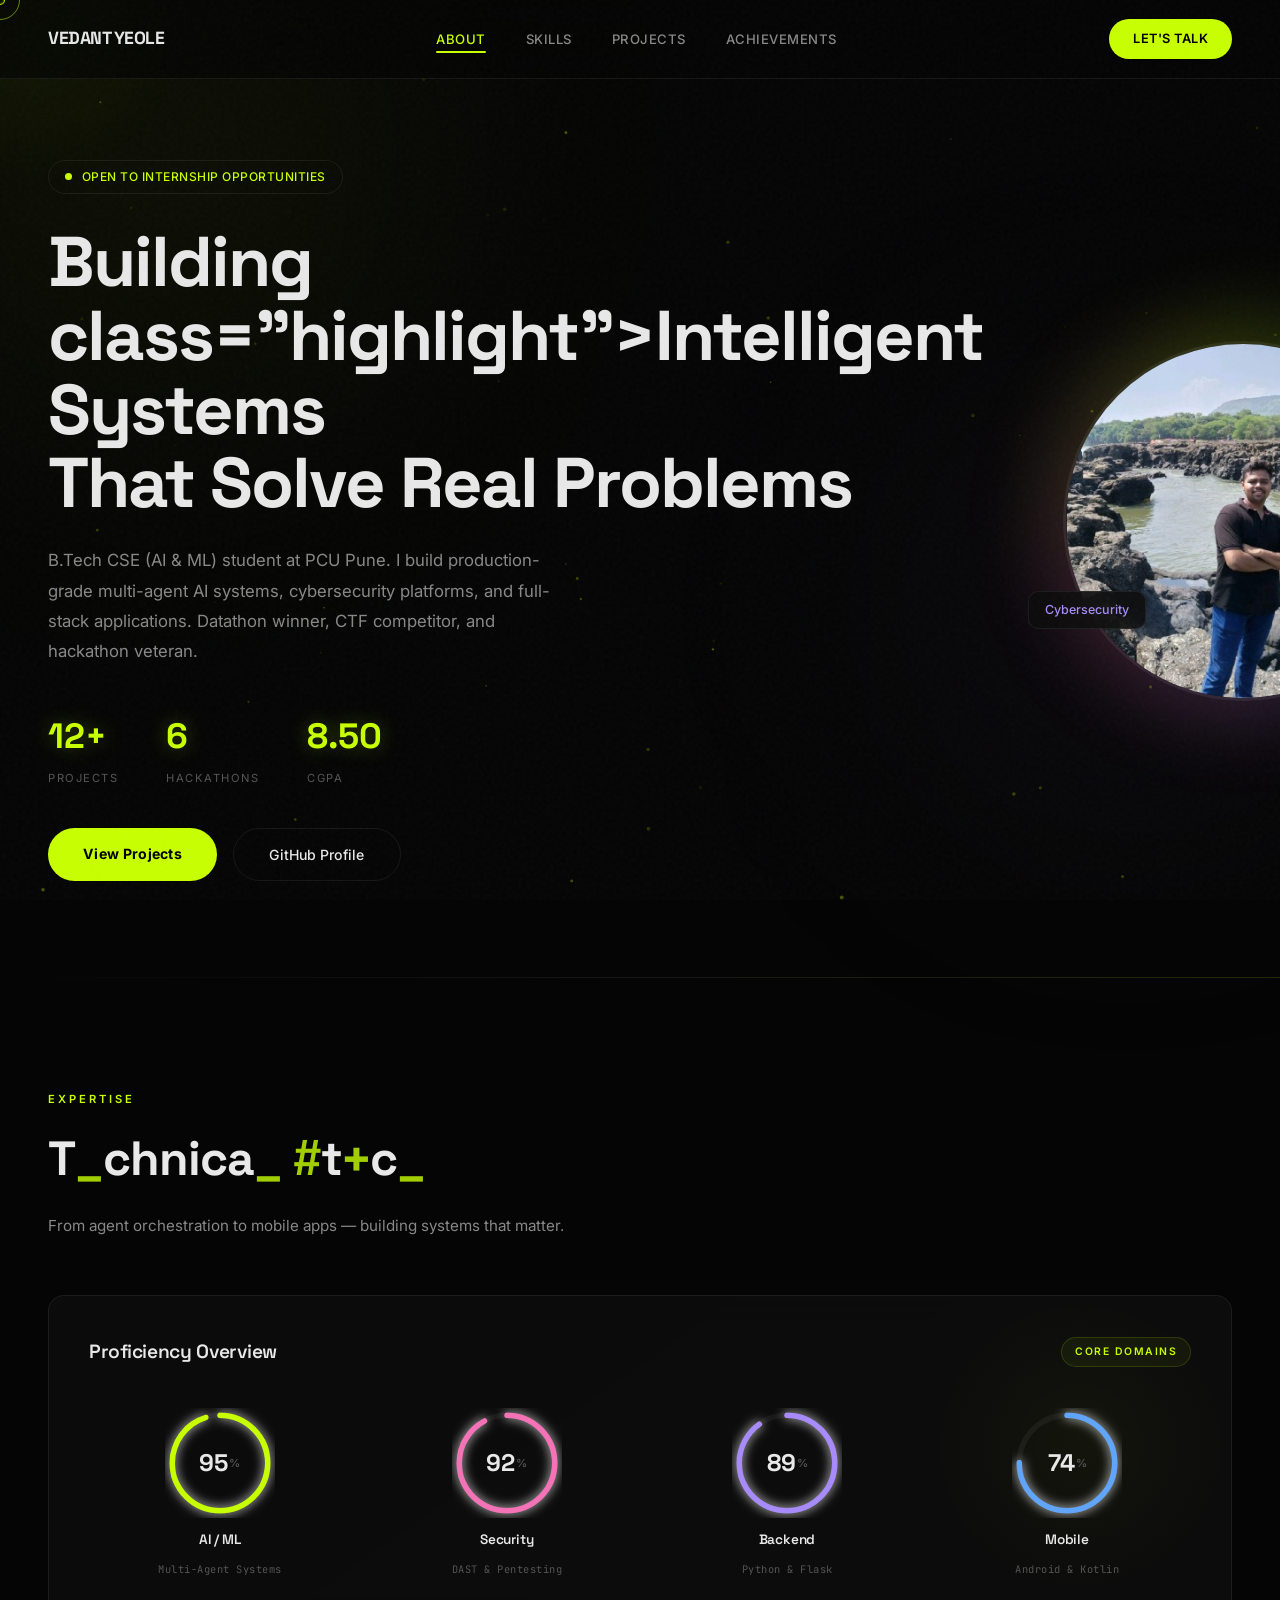
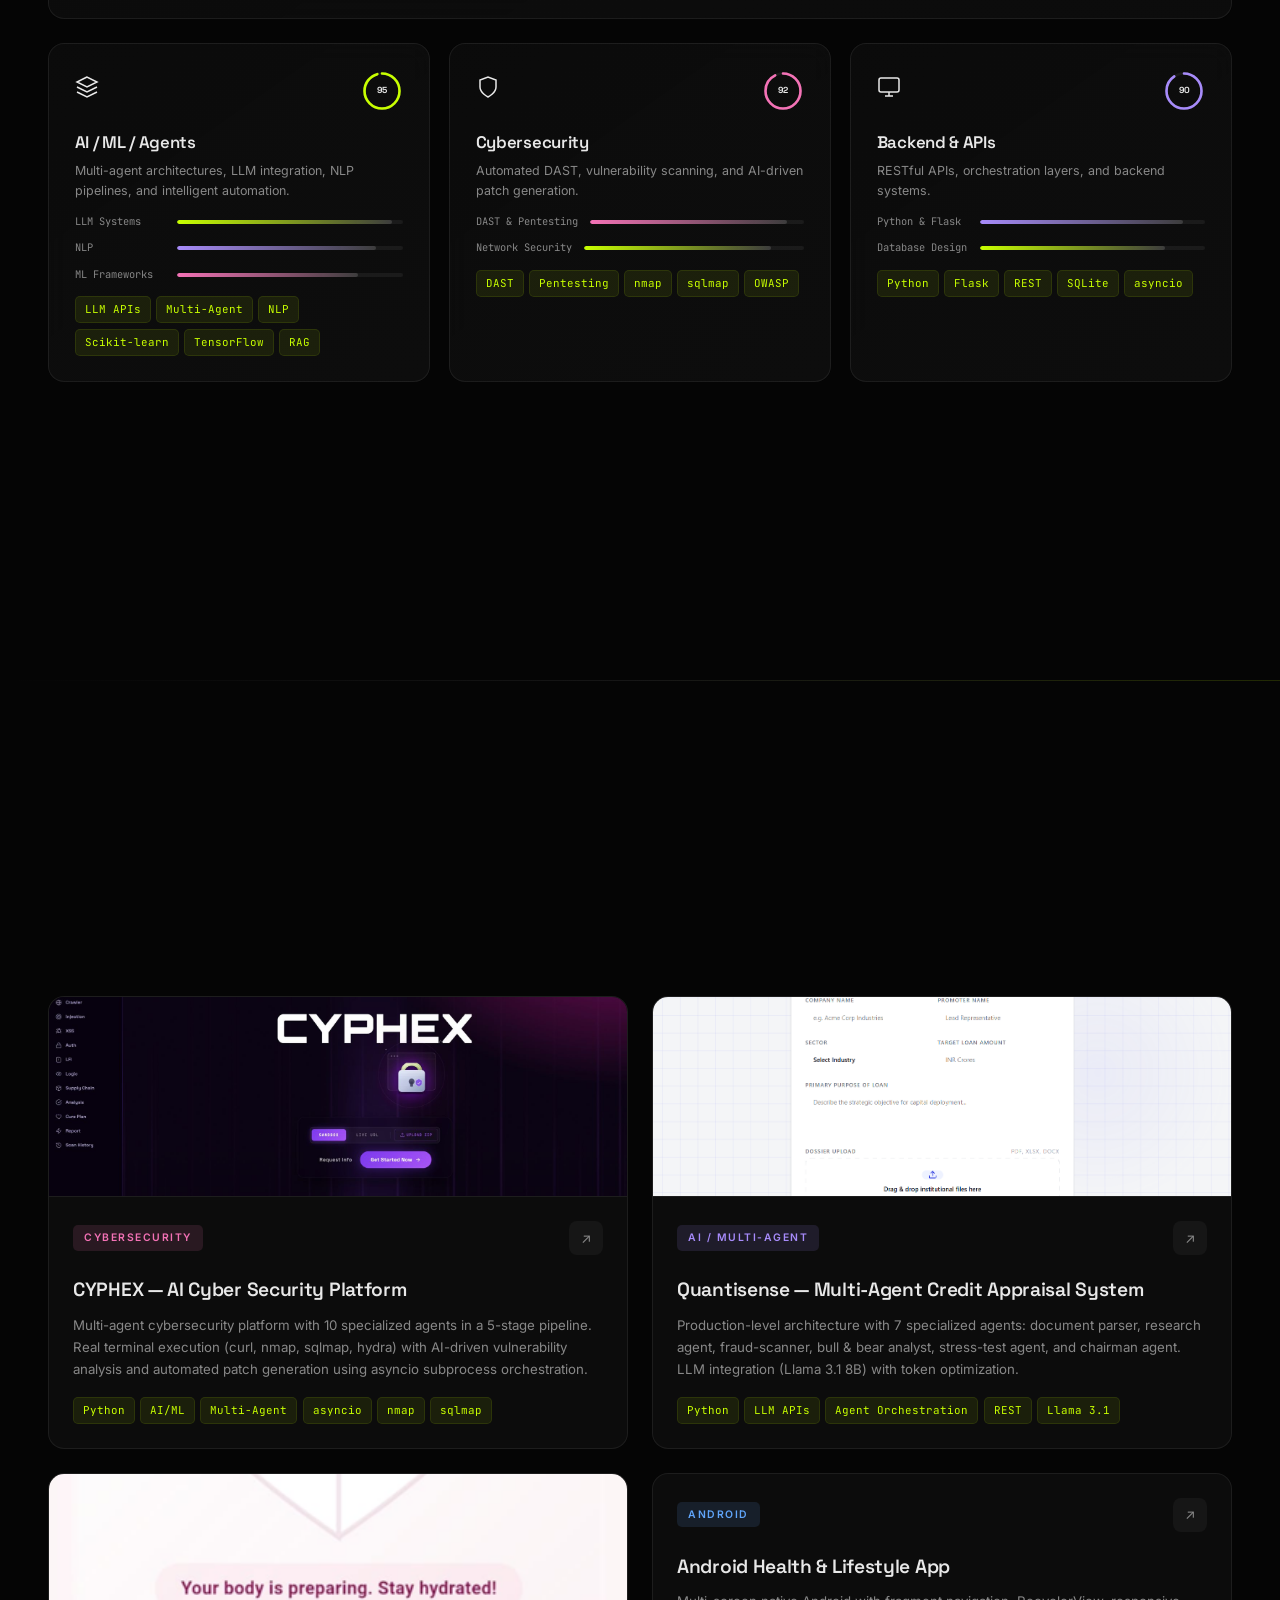
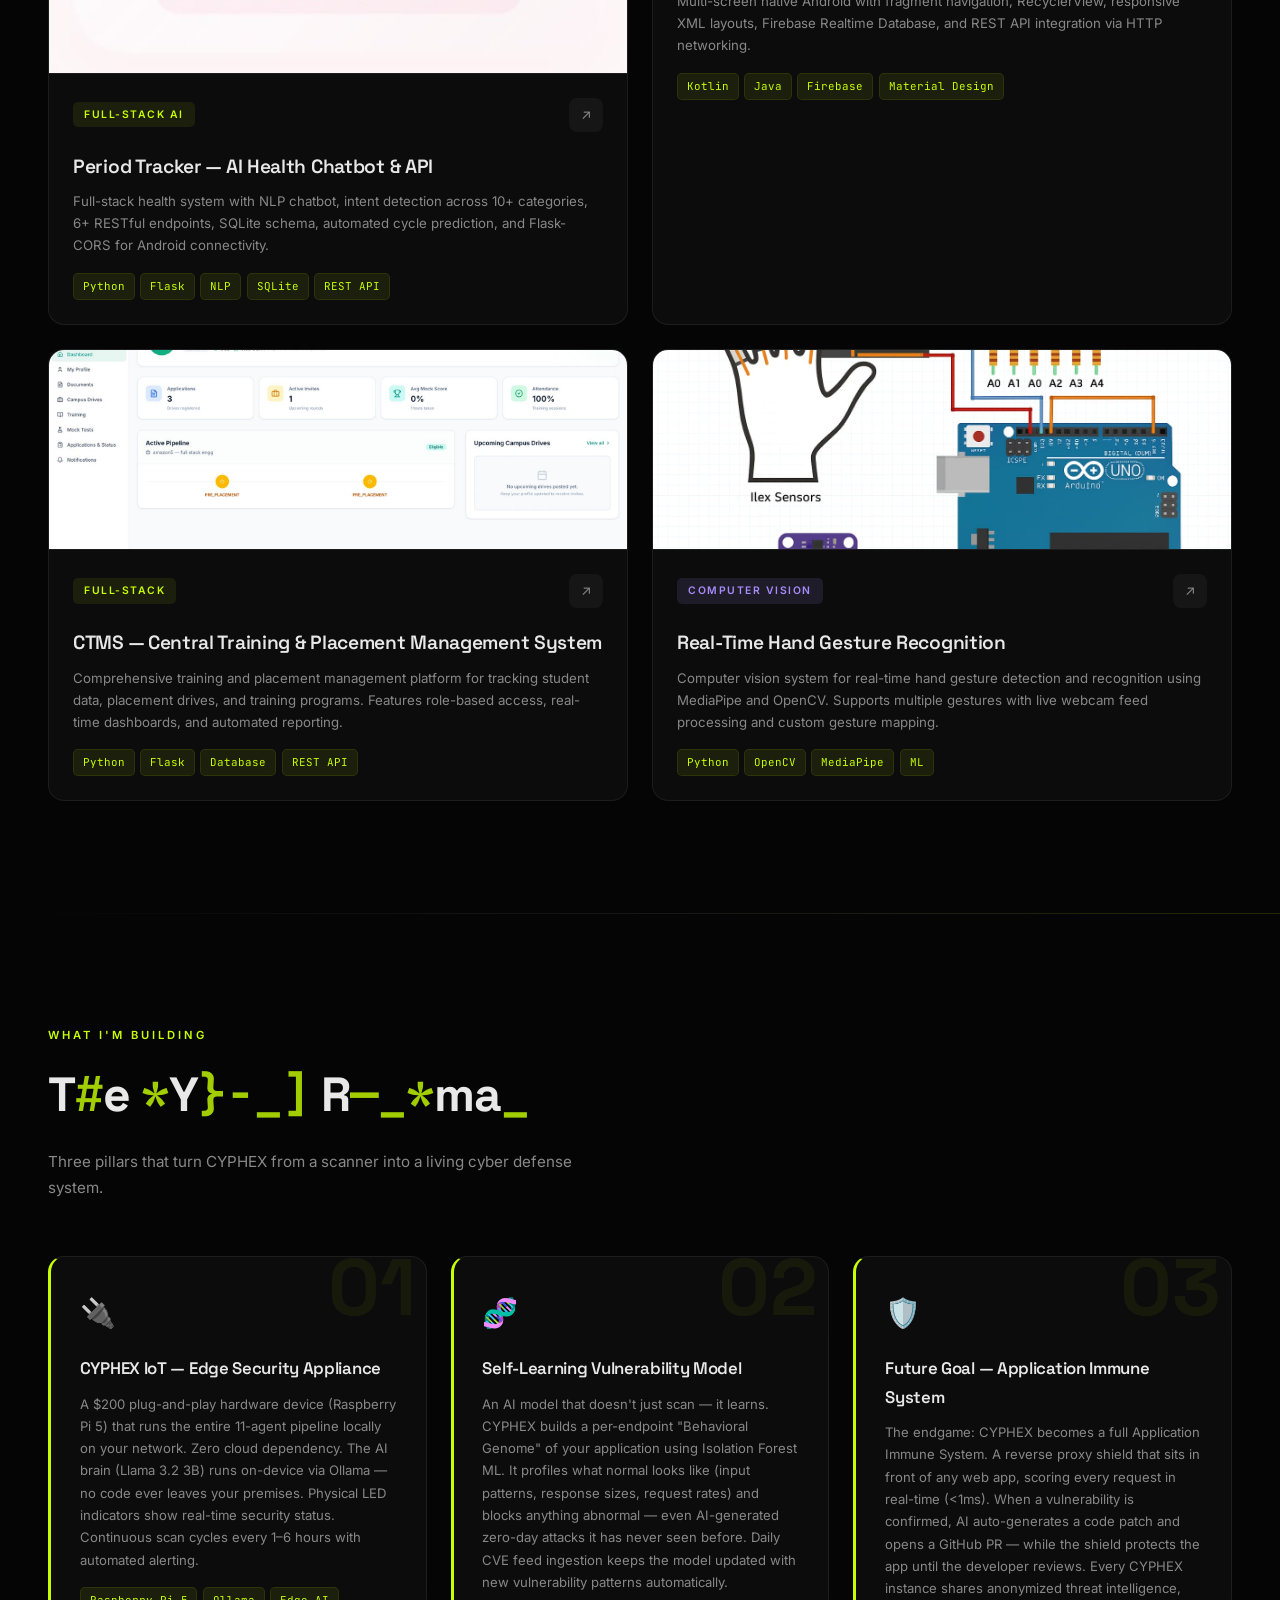
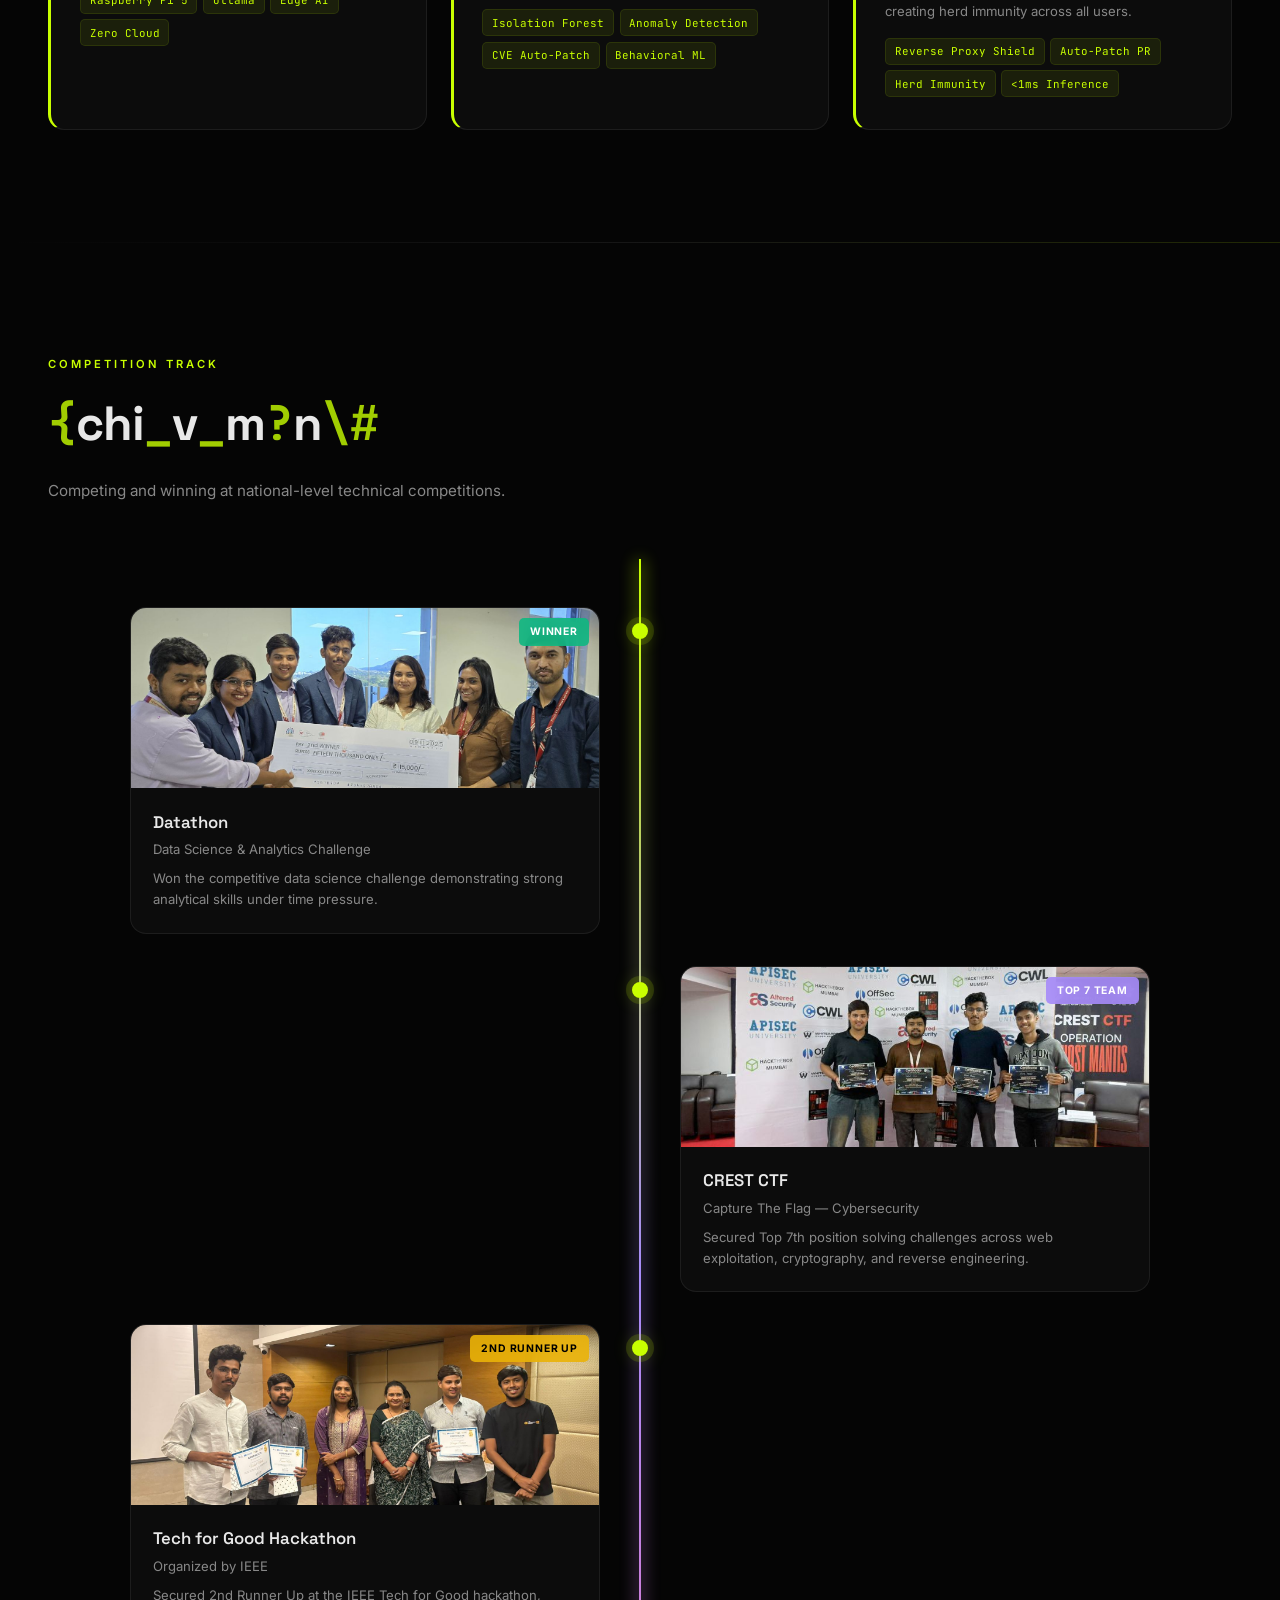
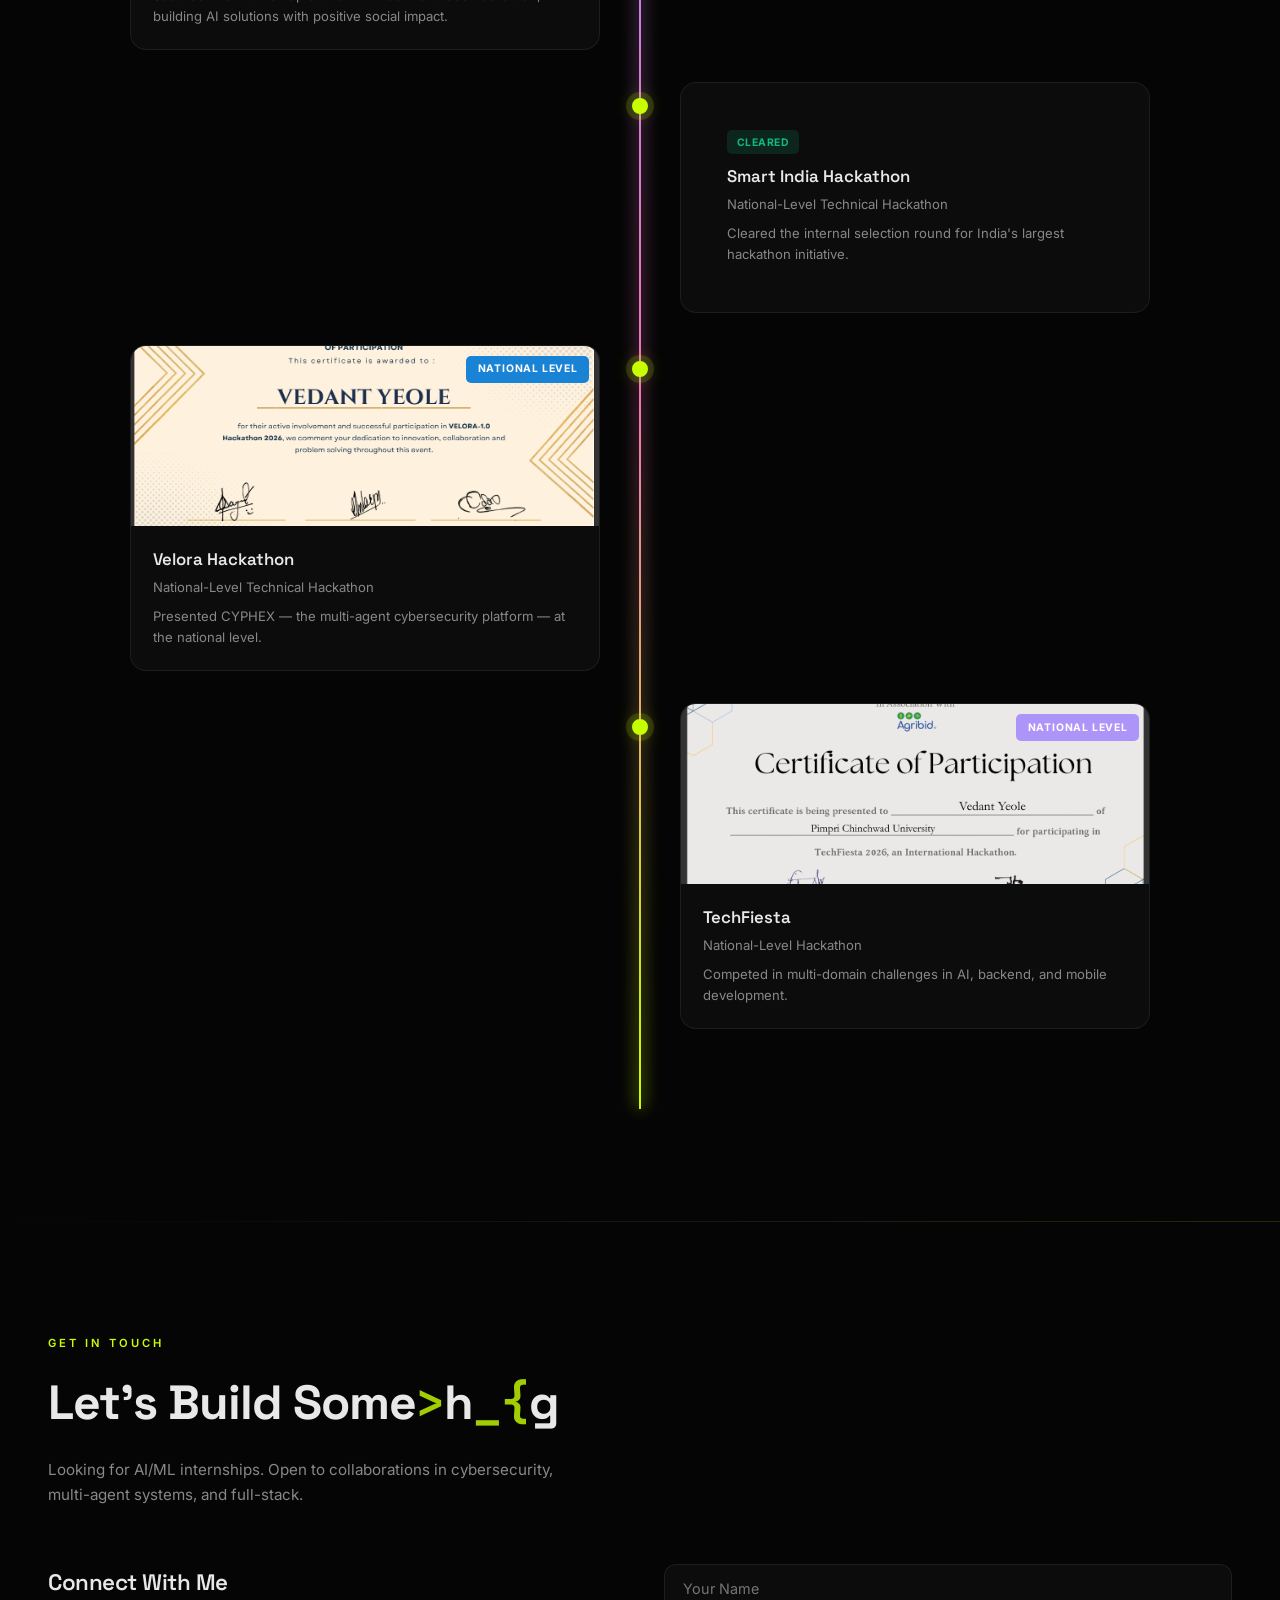
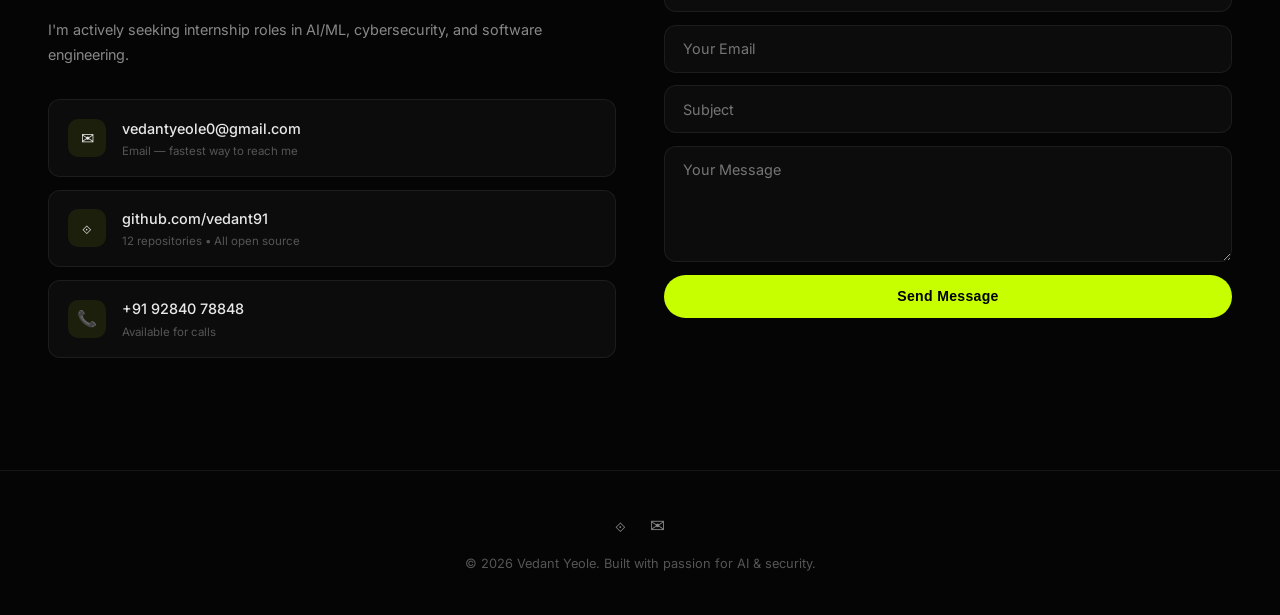
==== commit cc08c543: "Fix avatar position and update OG URLs" ====
--- a/index.html
+++ b/index.html
@@ -5,6 +5,19 @@
   <meta name="viewport" content="width=device-width, initial-scale=1.0">
   <title>Vedant Yeole — AI/ML Engineer & Multi-Agent Systems Developer</title>
   <meta name="description" content="Portfolio of Vedant Pramod Yeole — B.Tech CSE (AI & ML), multi-agent systems, cybersecurity, Datathon winner.">
+
+  <!-- Open Graph / Social Media Meta Tags -->
+  <meta property="og:title" content="Vedant Yeole — AI & Multi-Agent Systems Developer">
+  <meta property="og:description" content="Portfolio of Vedant Pramod Yeole — Specializing in AI/ML, multi-agent systems, and cybersecurity.">
+  <meta property="og:image" content="https://vedant91.github.io/vedantportfolio/profile_pic.jpg">
+  <meta property="og:url" content="https://vedant91.github.io/vedantportfolio/">
+  <meta property="og:type" content="website">
+  
+  <!-- Twitter Card Data -->
+  <meta name="twitter:card" content="summary_large_image">
+  <meta name="twitter:title" content="Vedant Yeole — AI & Multi-Agent Systems Developer">
+  <meta name="twitter:description" content="Portfolio of Vedant Pramod Yeole — Specializing in AI/ML, multi-agent systems, and cybersecurity.">
+  <meta name="twitter:image" content="https://vedant91.github.io/vedantportfolio/profile_pic.jpg">
   <link rel="stylesheet" href="style.css">
   <link rel="icon" href="data:image/svg+xml,<svg xmlns='http://www.w3.org/2000/svg' viewBox='0 0 100 100'><text y='.9em' font-size='90'>⚡</text></svg>">
 </head>
--- a/style.css
+++ b/style.css
@@ -172,6 +172,7 @@
 @keyframes rotateGlow { to { transform: rotate(360deg); } }
 .avatar-container img {
   width: 100%; height: 100%; border-radius: 50%; object-fit: cover;
+  object-position: center 20%;
   border: 3px solid var(--border); position: relative; z-index: 1;
 }
 .float-tag {
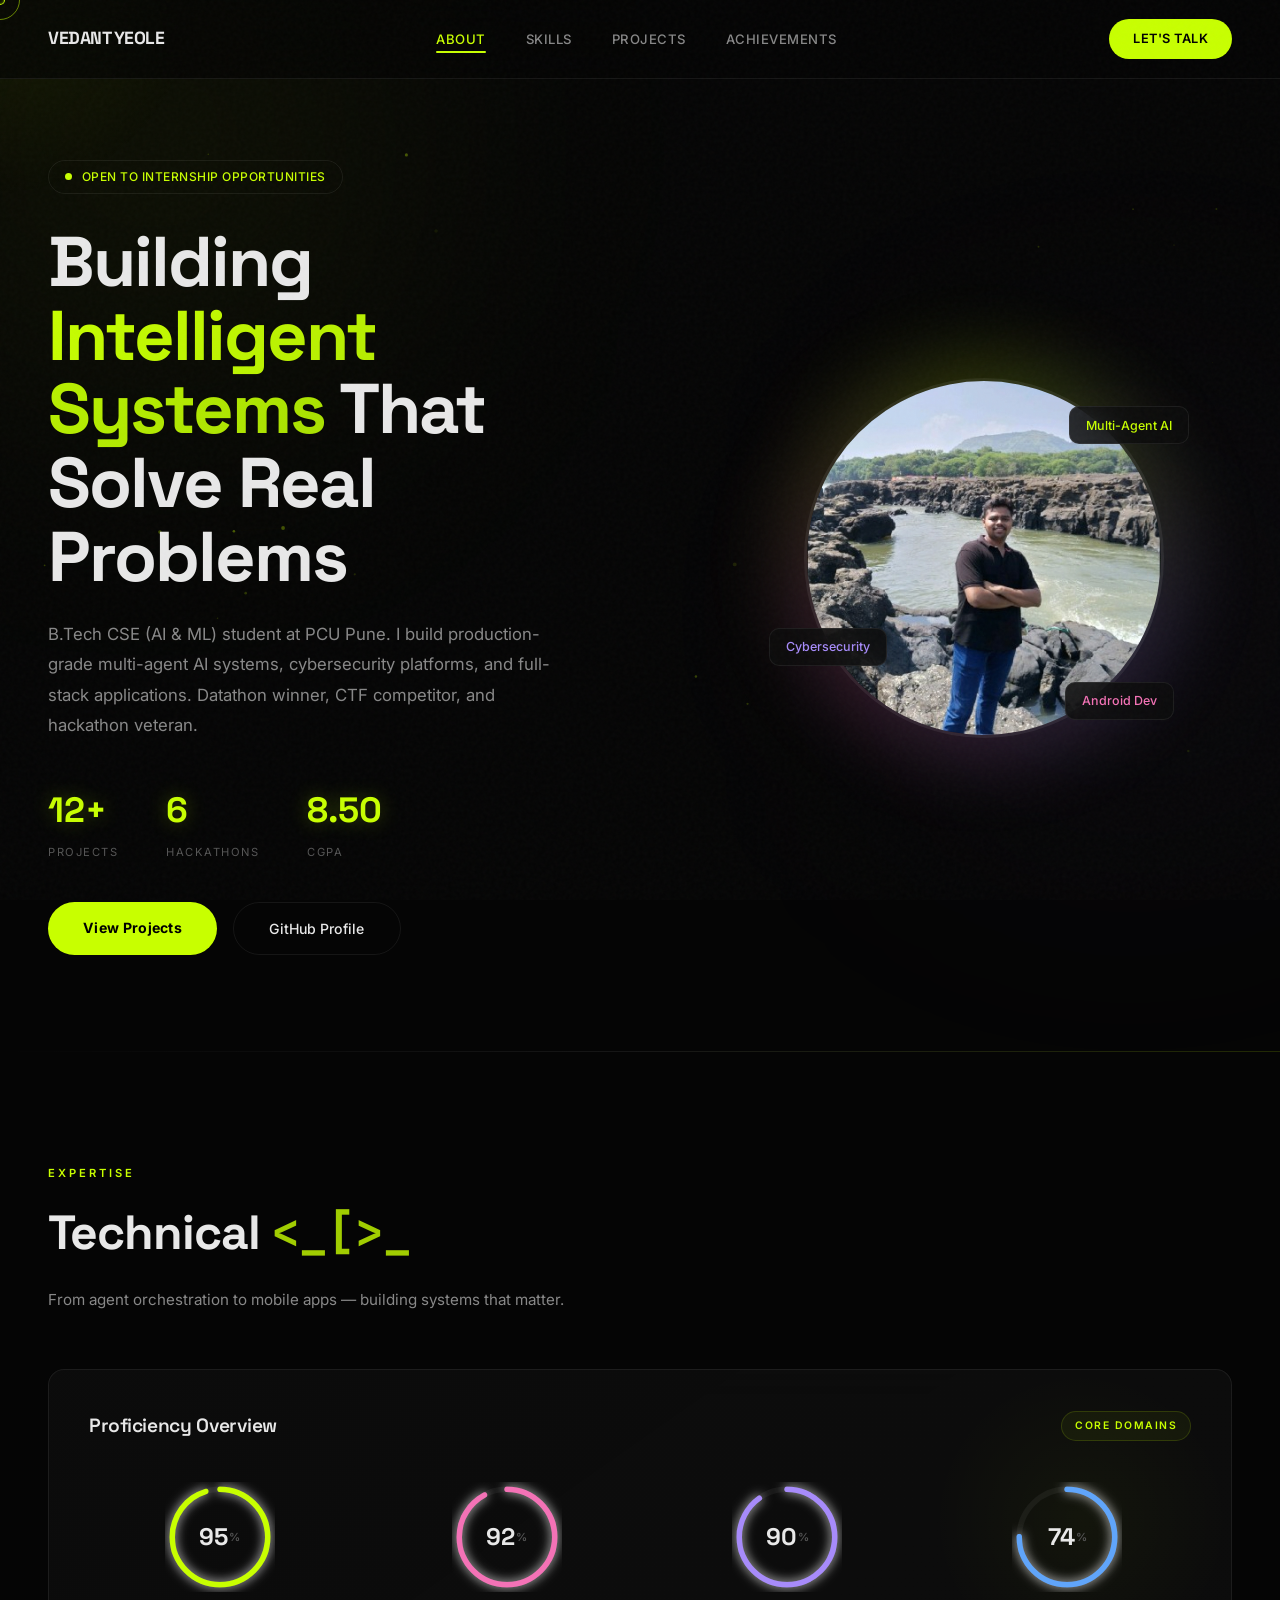
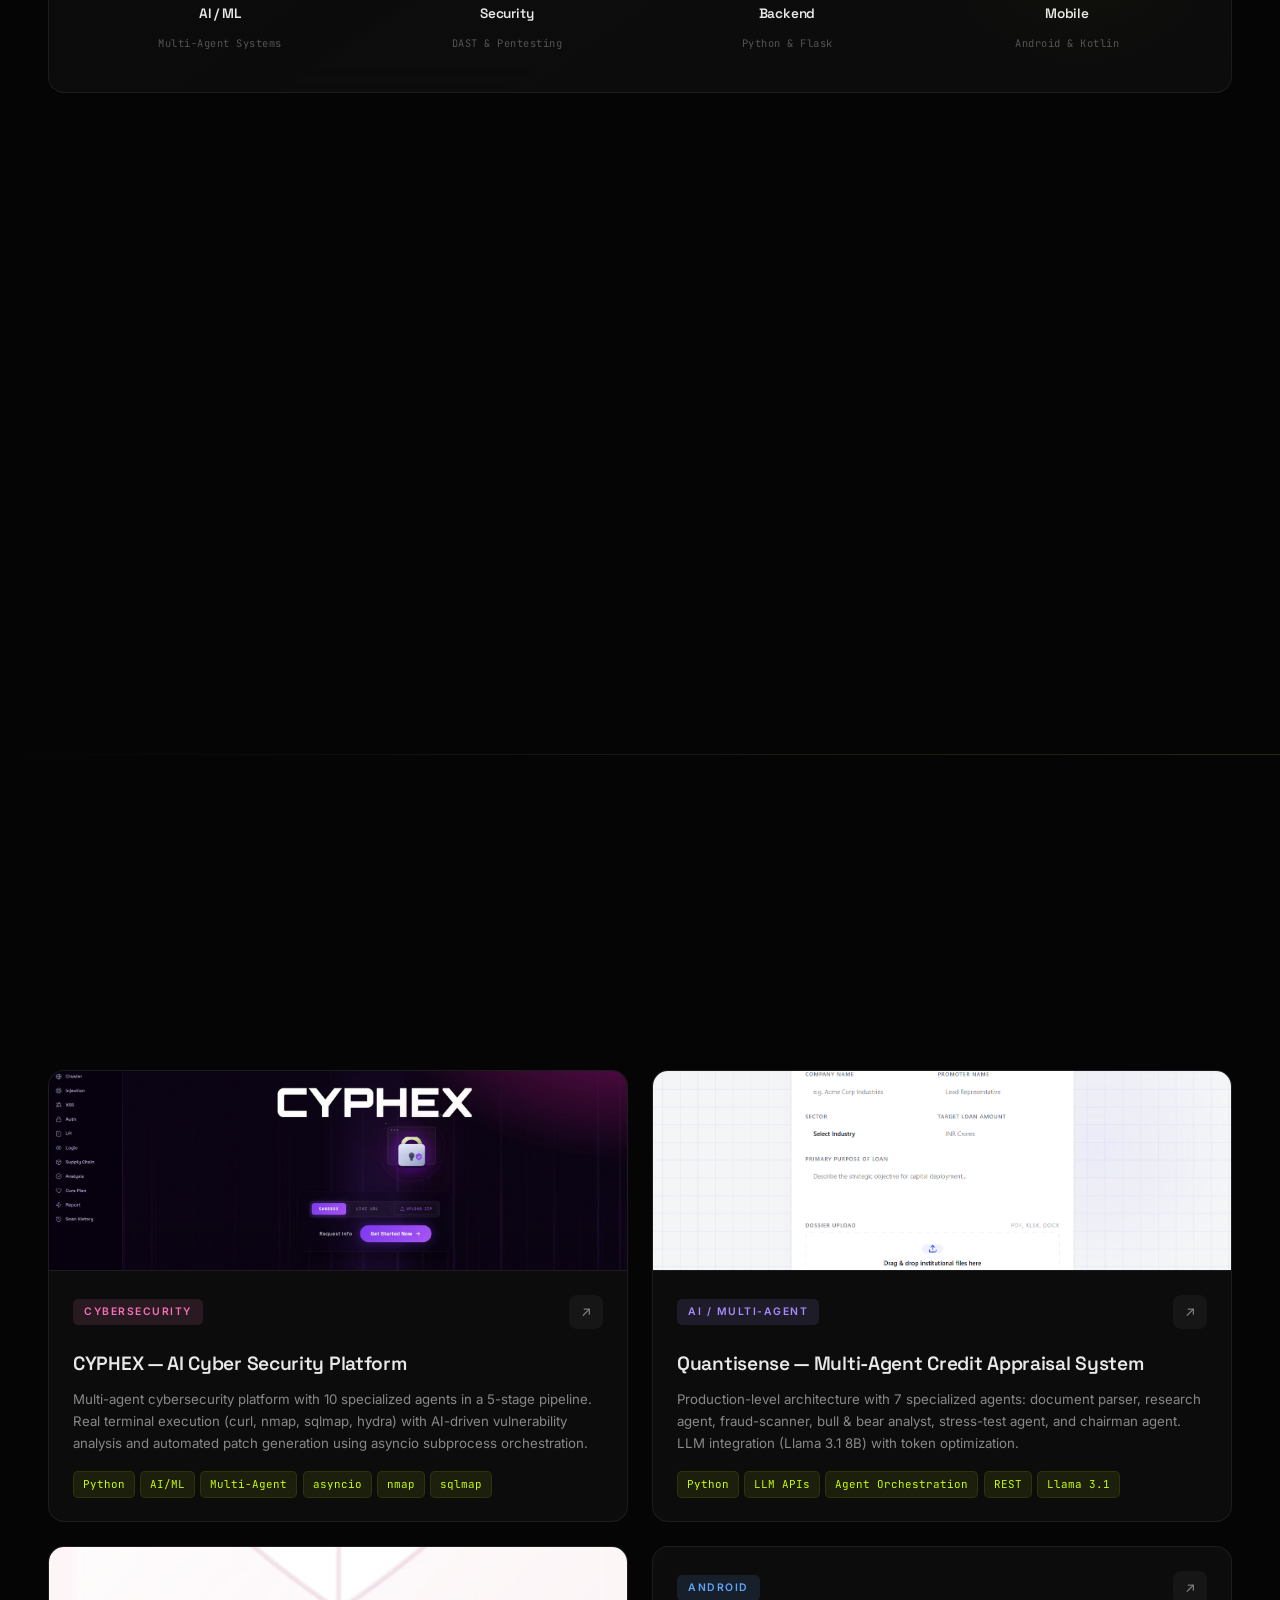
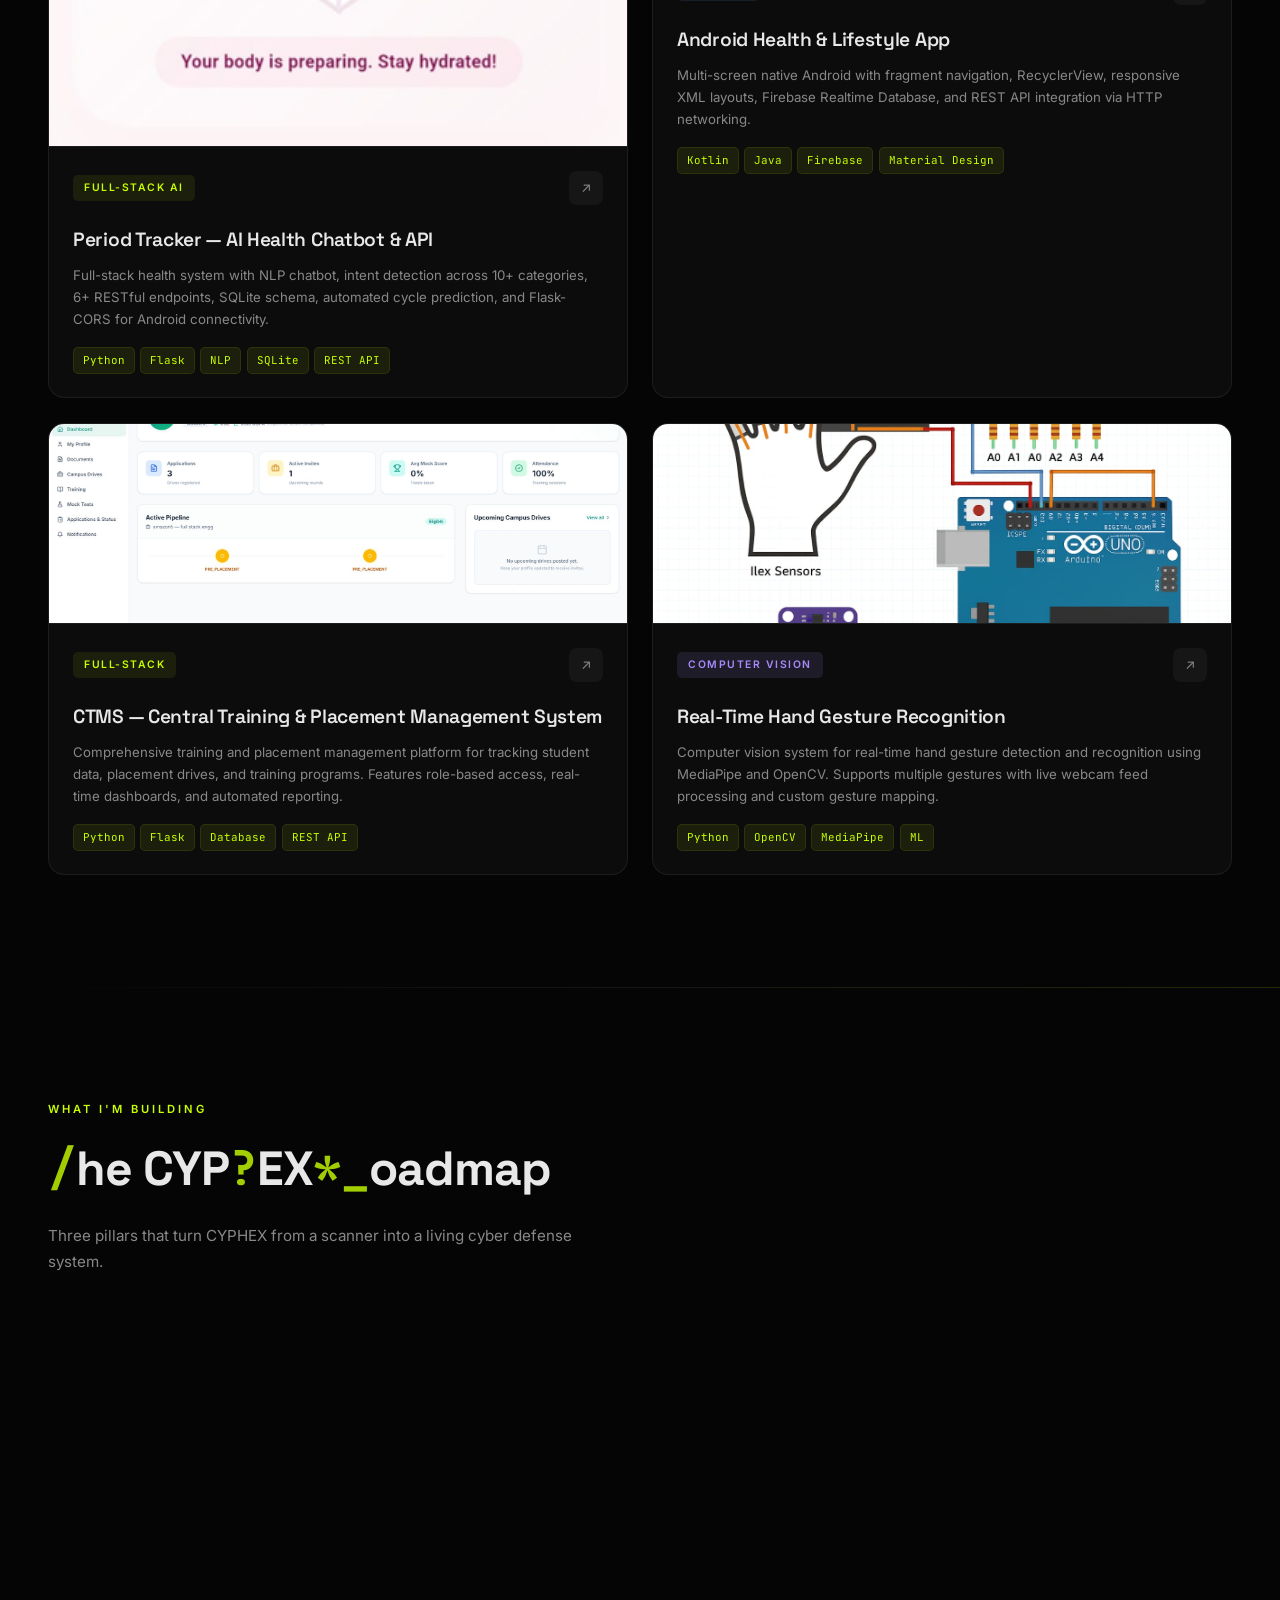
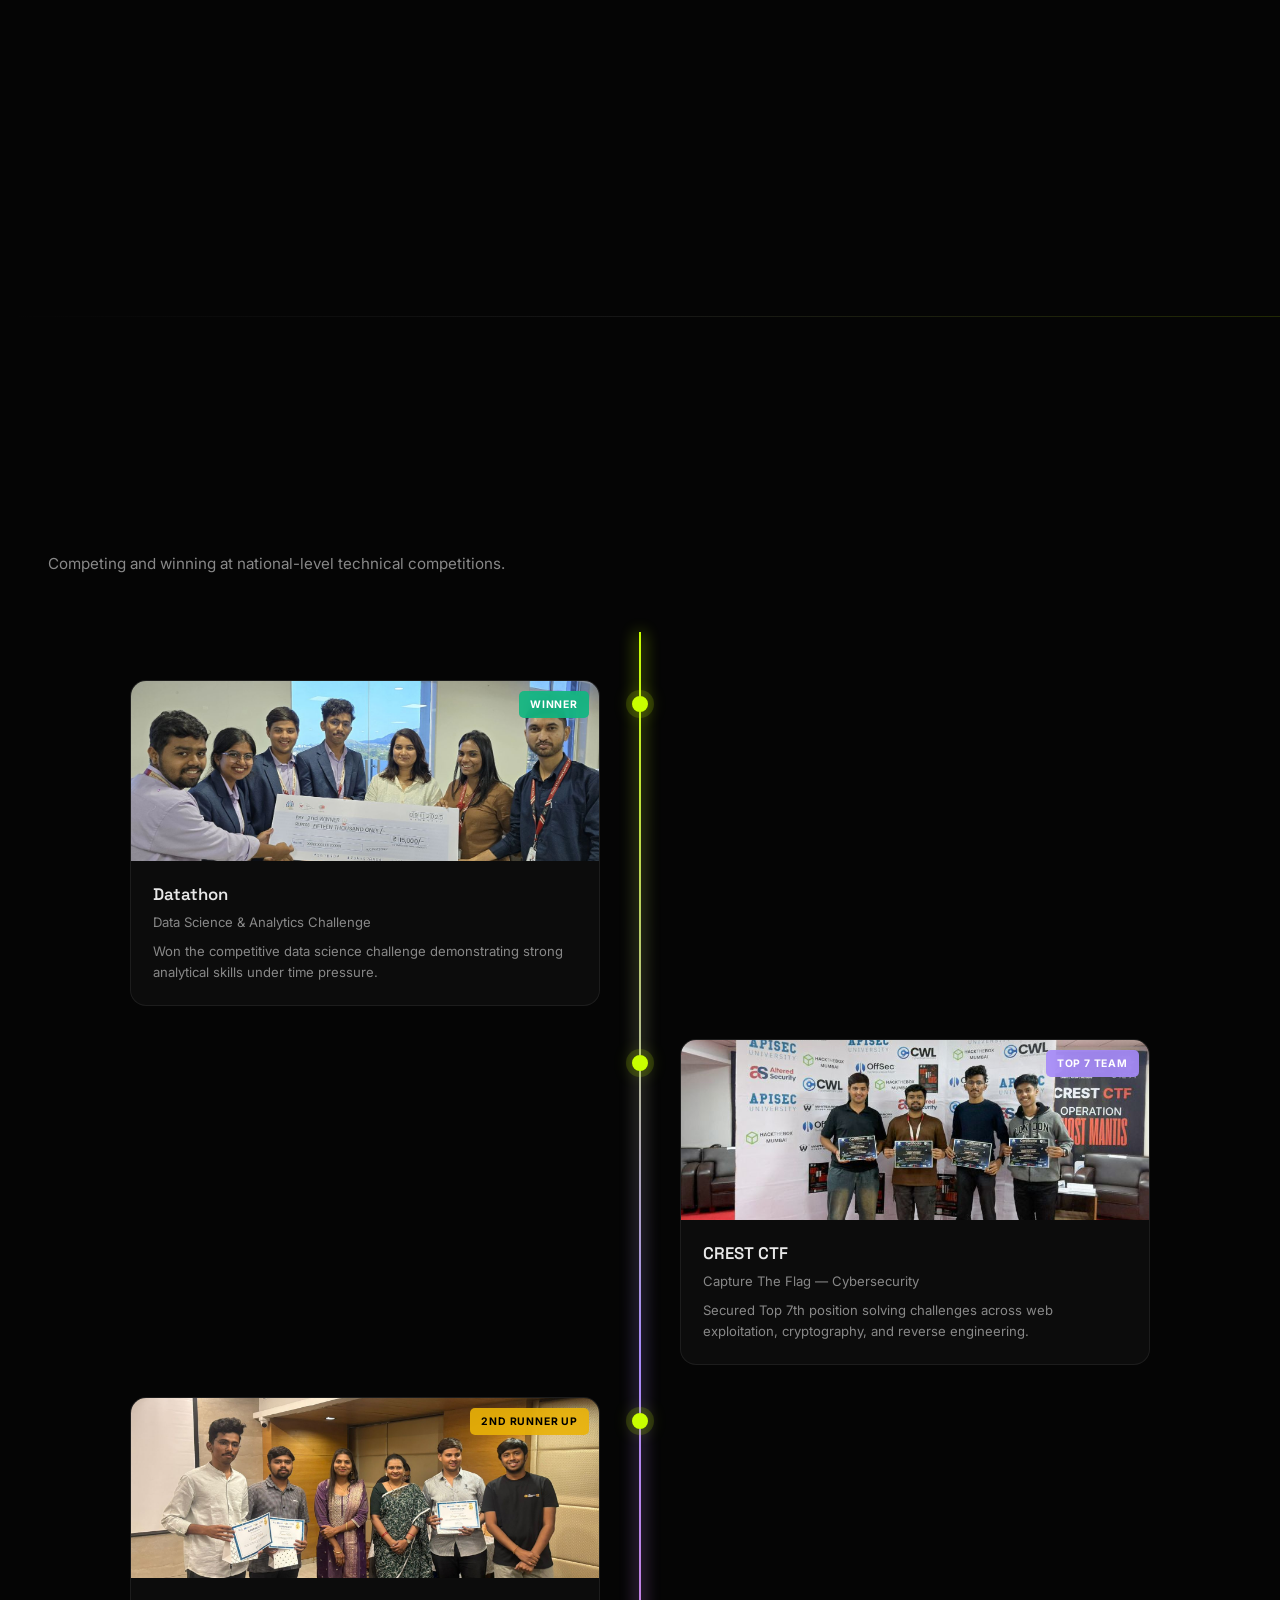
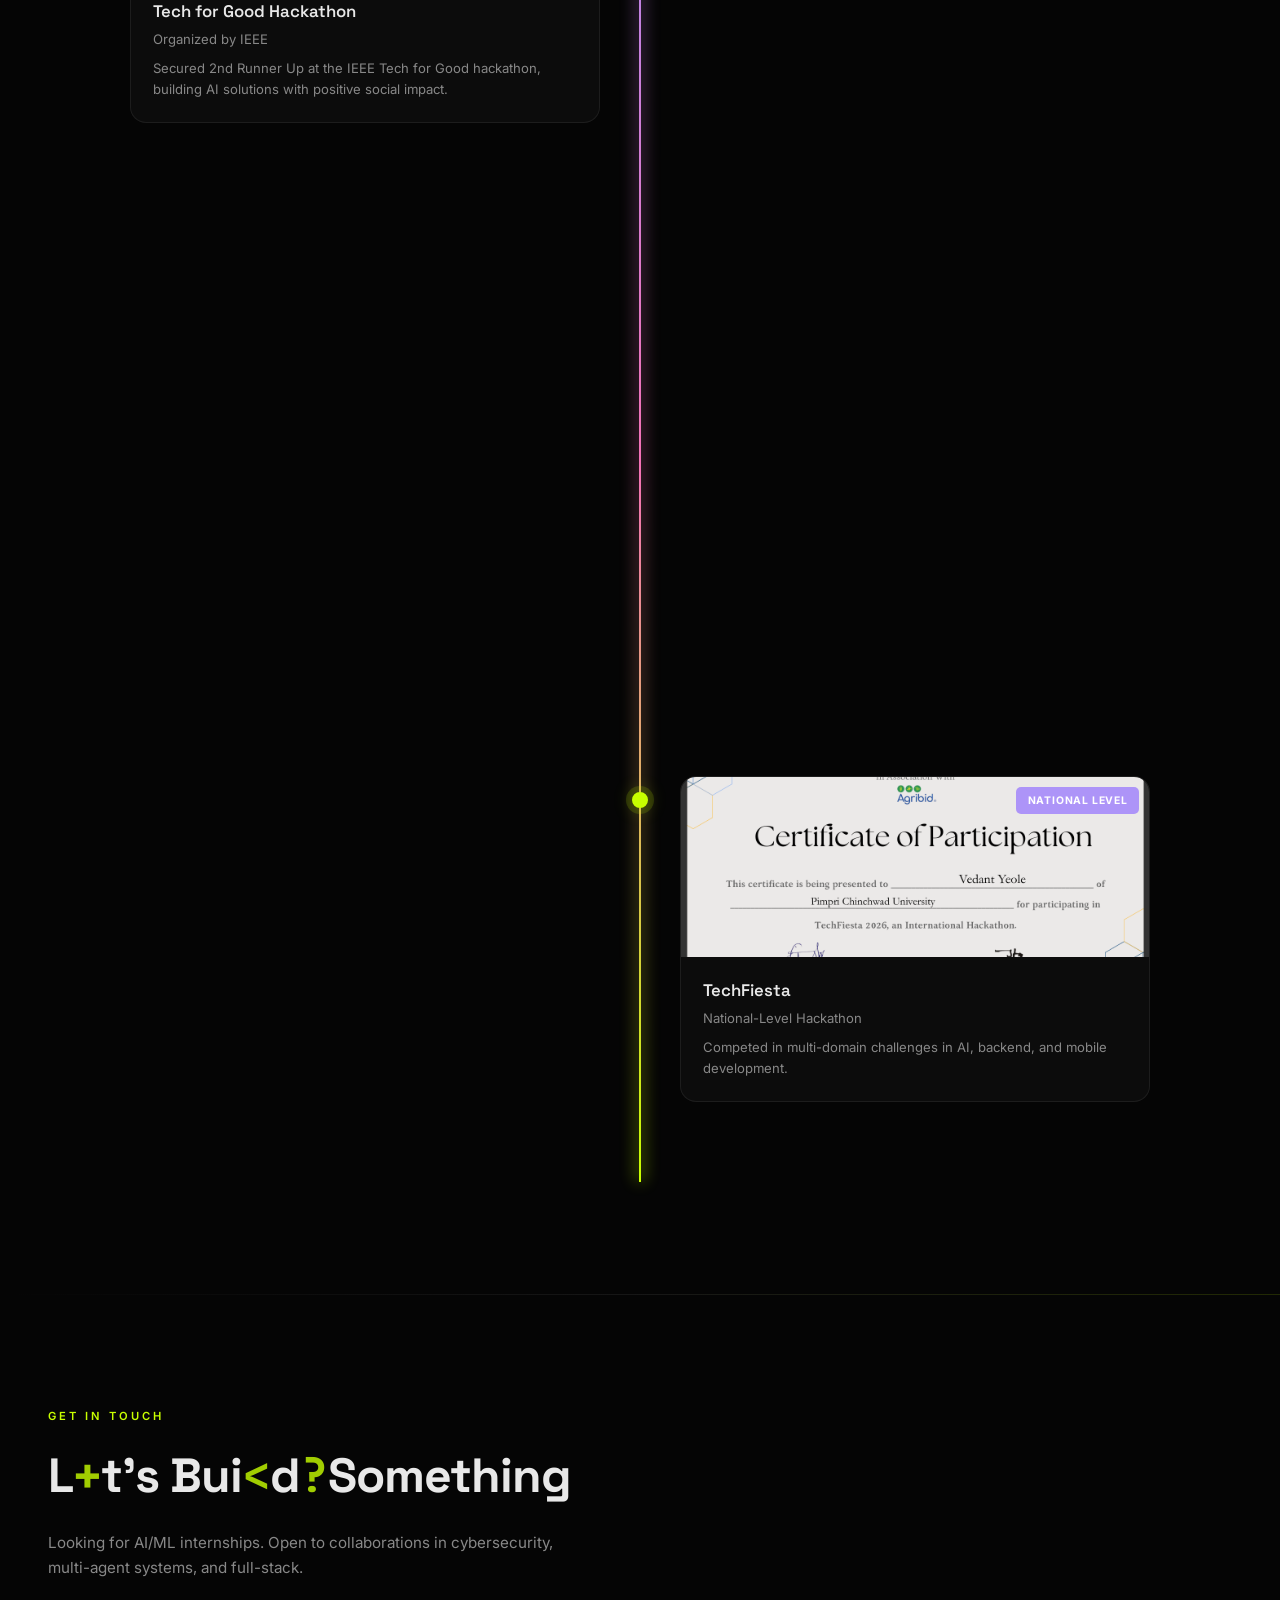
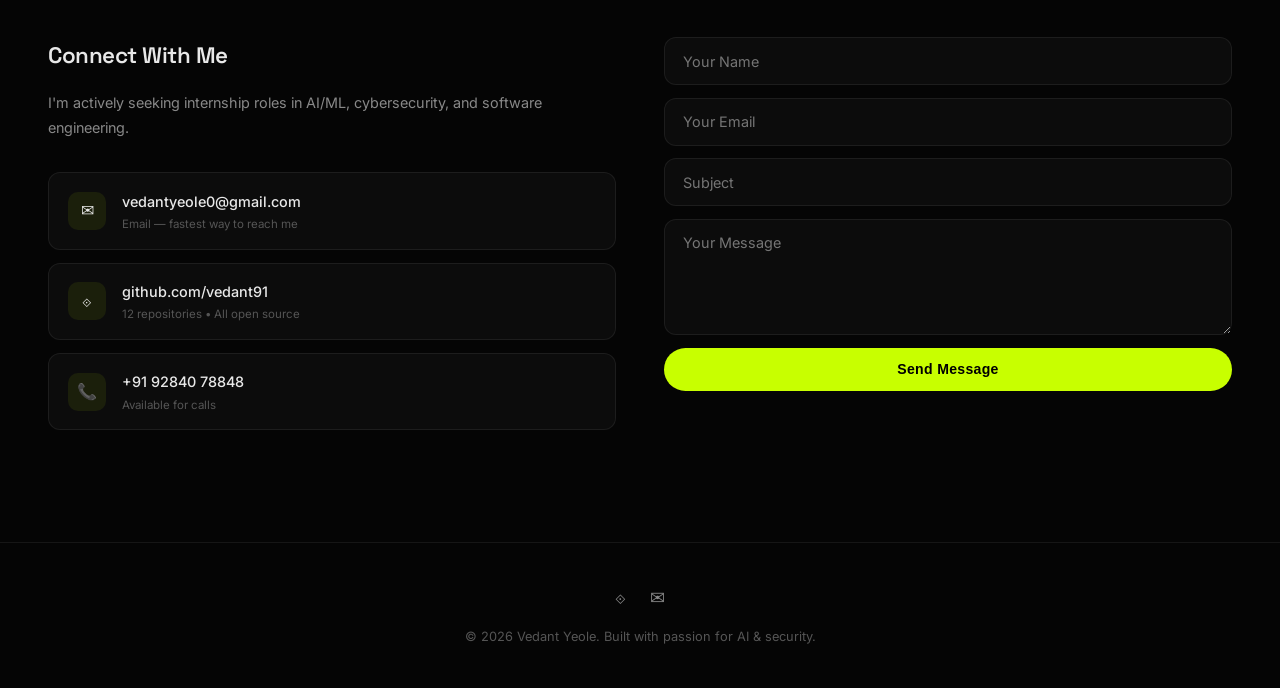
==== commit bbd13f55: "fix: mobile responsiveness, profile picture positioning, and overall performance" ====
--- a/index.html
+++ b/index.html
@@ -599,78 +599,109 @@
 </footer>
 
 <script>
-// ─── SCROLL PROGRESS BAR ───
+// ─── CONSOLIDATED SCROLL HANDLER ───
 const scrollBar = document.getElementById('scrollProgress');
+const navbar = document.getElementById('navbar');
+const sections = document.querySelectorAll('section[id]');
+const navItems = document.querySelectorAll('.nav-links a');
+const timelineLine = document.getElementById('timelineLine');
+const timelineContainer = document.querySelector('.timeline-container');
+let scrollTicking = false;
 window.addEventListener('scroll', () => {
-  const h = document.documentElement.scrollHeight - window.innerHeight;
-  scrollBar.style.width = (window.scrollY / h * 100) + '%';
+  if (!scrollTicking) {
+    requestAnimationFrame(() => {
+      const sy = window.scrollY;
+      // Scroll progress
+      const h = document.documentElement.scrollHeight - window.innerHeight;
+      if (scrollBar) scrollBar.style.width = (sy / h * 100) + '%';
+      // Navbar shrink
+      navbar.classList.toggle('scrolled', sy > 50);
+      // Active nav highlight
+      const scrollY = sy + 200;
+      sections.forEach(sec => {
+        const top = sec.offsetTop, ht = sec.offsetHeight, id = sec.getAttribute('id');
+        if (scrollY >= top && scrollY < top + ht) {
+          navItems.forEach(a => a.classList.remove('active-link'));
+          const active = document.querySelector(`.nav-links a[href="#${id}"]`);
+          if (active) active.classList.add('active-link');
+        }
+      });
+      // Timeline line grow
+      if (timelineLine && timelineContainer) {
+        const rect = timelineContainer.getBoundingClientRect();
+        const containerTop = rect.top;
+        const containerHeight = rect.height;
+        const viewportHeight = window.innerHeight;
+        if (containerTop < viewportHeight && containerTop + containerHeight > 0) {
+          const progress = Math.min(1, Math.max(0, (viewportHeight - containerTop) / (containerHeight + viewportHeight * 0.5)));
+          timelineLine.style.height = (progress * 100) + '%';
+        }
+      }
+      scrollTicking = false;
+    });
+    scrollTicking = true;
+  }
 });
 
-// ─── PARTICLE CANVAS ───
+// ─── PARTICLE CANVAS (perf-optimized) ───
 const canvas = document.getElementById('particleCanvas');
 const ctx = canvas.getContext('2d');
+const isMobile = window.innerWidth <= 900;
 let particles = [];
+let particleRAF;
 function resizeCanvas() { canvas.width = window.innerWidth; canvas.height = window.innerHeight; }
-resizeCanvas();
-window.addEventListener('resize', resizeCanvas);
-for (let i = 0; i < 60; i++) {
-  particles.push({
-    x: Math.random() * canvas.width, y: Math.random() * canvas.height,
-    vx: (Math.random() - 0.5) * 0.3, vy: (Math.random() - 0.5) * 0.3,
-    r: Math.random() * 1.5 + 0.5, a: Math.random() * 0.3 + 0.05
-  });
-}
-function drawParticles() {
-  ctx.clearRect(0, 0, canvas.width, canvas.height);
-  particles.forEach(p => {
-    p.x += p.vx; p.y += p.vy;
-    if (p.x < 0) p.x = canvas.width; if (p.x > canvas.width) p.x = 0;
-    if (p.y < 0) p.y = canvas.height; if (p.y > canvas.height) p.y = 0;
-    ctx.beginPath(); ctx.arc(p.x, p.y, p.r, 0, Math.PI * 2);
-    ctx.fillStyle = `rgba(200,255,0,${p.a})`; ctx.fill();
-  });
-  // Connect nearby particles
-  for (let i = 0; i < particles.length; i++) {
-    for (let j = i + 1; j < particles.length; j++) {
-      const dx = particles[i].x - particles[j].x;
-      const dy = particles[i].y - particles[j].y;
-      const dist = Math.sqrt(dx * dx + dy * dy);
-      if (dist < 120) {
-        ctx.beginPath(); ctx.moveTo(particles[i].x, particles[i].y);
-        ctx.lineTo(particles[j].x, particles[j].y);
-        ctx.strokeStyle = `rgba(200,255,0,${0.04 * (1 - dist / 120)})`;
-        ctx.lineWidth = 0.5; ctx.stroke();
+if (!isMobile) {
+  resizeCanvas();
+  let resizeTimer;
+  window.addEventListener('resize', () => { clearTimeout(resizeTimer); resizeTimer = setTimeout(resizeCanvas, 200); });
+  const PCOUNT = 25;
+  for (let i = 0; i < PCOUNT; i++) {
+    particles.push({
+      x: Math.random() * canvas.width, y: Math.random() * canvas.height,
+      vx: (Math.random() - 0.5) * 0.25, vy: (Math.random() - 0.5) * 0.25,
+      r: Math.random() * 1.5 + 0.5, a: Math.random() * 0.3 + 0.05
+    });
+  }
+  let lastFrame = 0;
+  function drawParticles(now) {
+    particleRAF = requestAnimationFrame(drawParticles);
+    if (now - lastFrame < 33) return; // cap ~30fps
+    lastFrame = now;
+    ctx.clearRect(0, 0, canvas.width, canvas.height);
+    for (let i = 0; i < particles.length; i++) {
+      const p = particles[i];
+      p.x += p.vx; p.y += p.vy;
+      if (p.x < 0) p.x = canvas.width; if (p.x > canvas.width) p.x = 0;
+      if (p.y < 0) p.y = canvas.height; if (p.y > canvas.height) p.y = 0;
+      ctx.beginPath(); ctx.arc(p.x, p.y, p.r, 0, Math.PI * 2);
+      ctx.fillStyle = `rgba(200,255,0,${p.a})`; ctx.fill();
+    }
+    const DIST2 = 14400; // 120*120
+    for (let i = 0; i < particles.length; i++) {
+      for (let j = i + 1; j < particles.length; j++) {
+        const dx = particles[i].x - particles[j].x;
+        const dy = particles[i].y - particles[j].y;
+        const d2 = dx * dx + dy * dy;
+        if (d2 < DIST2) {
+          ctx.beginPath(); ctx.moveTo(particles[i].x, particles[i].y);
+          ctx.lineTo(particles[j].x, particles[j].y);
+          ctx.strokeStyle = `rgba(200,255,0,${0.04 * (1 - Math.sqrt(d2) / 120)})`;
+          ctx.lineWidth = 0.5; ctx.stroke();
+        }
       }
     }
   }
-  requestAnimationFrame(drawParticles);
+  particleRAF = requestAnimationFrame(drawParticles);
+} else {
+  canvas.style.display = 'none';
 }
-drawParticles();
-
-// ─── NAVBAR ───
-const navbar = document.getElementById('navbar');
-window.addEventListener('scroll', () => navbar.classList.toggle('scrolled', window.scrollY > 50));
 
 // Hamburger
+
 const hamburger = document.getElementById('hamburger');
 const navLinks = document.getElementById('navLinks');
 hamburger.addEventListener('click', () => navLinks.classList.toggle('open'));
 navLinks.querySelectorAll('a').forEach(a => a.addEventListener('click', () => navLinks.classList.remove('open')));
-
-// ─── ACTIVE NAV HIGHLIGHT ON SCROLL ───
-const sections = document.querySelectorAll('section[id]');
-const navItems = document.querySelectorAll('.nav-links a');
-window.addEventListener('scroll', () => {
-  const scrollY = window.scrollY + 200;
-  sections.forEach(sec => {
-    const top = sec.offsetTop, h = sec.offsetHeight, id = sec.getAttribute('id');
-    if (scrollY >= top && scrollY < top + h) {
-      navItems.forEach(a => a.classList.remove('active-link'));
-      const active = document.querySelector(`.nav-links a[href="#${id}"]`);
-      if (active) active.classList.add('active-link');
-    }
-  });
-});
 
 // ─── STAGGERED REVEAL ───
 const obs = new IntersectionObserver(entries => {
@@ -684,14 +715,16 @@
   obs.observe(el); rd++;
 });
 
-// ─── HERO TEXT SPLIT REVEAL ───
+// ─── HERO TEXT REVEAL (CSS-only, no DOM manipulation) ───
 const heroTitle = document.querySelector('.hero h1');
 if (heroTitle) {
-  heroTitle.style.opacity = '1';
-  const words = heroTitle.innerHTML.split(/\s+/);
-  heroTitle.innerHTML = words.map((w, i) =>
-    `<span class="word-reveal" style="animation-delay:${i * 0.06}s">${w}</span>`
-  ).join(' ');
+  heroTitle.style.opacity = '0';
+  heroTitle.style.transform = 'translateY(30px)';
+  heroTitle.style.transition = 'opacity 0.8s cubic-bezier(0.22,1,0.36,1), transform 0.8s cubic-bezier(0.22,1,0.36,1)';
+  requestAnimationFrame(() => {
+    heroTitle.style.opacity = '1';
+    heroTitle.style.transform = 'translateY(0)';
+  });
 }
 
 // ─── LIGHTBOX ───
@@ -710,85 +743,59 @@
   if (!div.onclick) div.addEventListener('click', () => openLightbox(div.querySelector('img').src));
 });
 
-// ─── CURSOR GLOW ───
-const glow = document.getElementById('cursorGlow');
-let mx = 0, my = 0, gx = 0, gy = 0;
-document.addEventListener('mousemove', e => { mx = e.clientX; my = e.clientY; });
-(function animGlow() {
-  gx += (mx - gx) * 0.12; gy += (my - gy) * 0.12;
-  glow.style.transform = `translate(${gx - 200}px, ${gy - 200}px)`;
-  requestAnimationFrame(animGlow);
-})();
-
-// ─── CUSTOM CURSOR ───
-const customCursor = document.getElementById('customCursor');
-const customCursorRing = document.getElementById('customCursorRing');
-let cursorX = 0, cursorY = 0, ringX = 0, ringY = 0;
-let cursorScale = 1, ringScale = 1;
-
-document.addEventListener('mousemove', e => {
-  cursorX = e.clientX;
-  cursorY = e.clientY;
-});
-
-(function animateCursor() {
-  ringX += (cursorX - ringX) * 0.15;
-  ringY += (cursorY - ringY) * 0.15;
-  customCursor.style.transform = `translate(${cursorX - 5}px, ${cursorY - 5}px) scale(${cursorScale})`;
-  customCursorRing.style.transform = `translate(${ringX - 20}px, ${ringY - 20}px) scale(${ringScale})`;
-  requestAnimationFrame(animateCursor);
-})();
-
-// Cursor interactions
-const hoverTargets = document.querySelectorAll('a, button, .project-card, .skill-card, .hack-card, .tag, input, textarea');
-hoverTargets.forEach(el => {
-  el.addEventListener('mouseenter', () => {
-    cursorScale = 0.5;
-    ringScale = 1.8;
-    customCursorRing.classList.add('cursor-hover');
-  });
-  el.addEventListener('mouseleave', () => {
-    cursorScale = 1;
-    ringScale = 1;
-    customCursorRing.classList.remove('cursor-hover');
-  });
-});
-
-document.addEventListener('mousedown', () => {
-  customCursor.classList.add('cursor-click');
-  customCursorRing.classList.add('cursor-click');
-});
-document.addEventListener('mouseup', () => {
-  customCursor.classList.remove('cursor-click');
-  customCursorRing.classList.remove('cursor-click');
-});
-
-// ─── CURSOR TRAIL ───
-const trailContainer = document.getElementById('cursorTrail');
-const trailDots = [];
-const TRAIL_LENGTH = 12;
-for (let i = 0; i < TRAIL_LENGTH; i++) {
-  const dot = document.createElement('div');
-  dot.className = 'trail-dot';
-  dot.style.opacity = (1 - i / TRAIL_LENGTH) * 0.5;
-  dot.style.width = dot.style.height = Math.max(3, 8 - i * 0.5) + 'px';
-  trailContainer.appendChild(dot);
-  trailDots.push({ el: dot, x: 0, y: 0 });
+// ─── CURSOR EFFECTS (desktop only, single rAF) ───
+if (!isMobile) {
+  const glow = document.getElementById('cursorGlow');
+  const customCursor = document.getElementById('customCursor');
+  const customCursorRing = document.getElementById('customCursorRing');
+  const trailContainer = document.getElementById('cursorTrail');
+  let mx = 0, my = 0, gx = 0, gy = 0;
+  let cursorX = 0, cursorY = 0, ringX = 0, ringY = 0;
+  let cursorScale = 1, ringScale = 1;
+  const trailDots = [];
+  const TRAIL_LENGTH = 8;
+  for (let i = 0; i < TRAIL_LENGTH; i++) {
+    const dot = document.createElement('div');
+    dot.className = 'trail-dot';
+    dot.style.opacity = (1 - i / TRAIL_LENGTH) * 0.5;
+    dot.style.width = dot.style.height = Math.max(3, 8 - i * 0.5) + 'px';
+    trailContainer.appendChild(dot);
+    trailDots.push({ el: dot, x: 0, y: 0 });
+  }
+  document.addEventListener('mousemove', e => {
+    mx = e.clientX; my = e.clientY;
+    cursorX = e.clientX; cursorY = e.clientY;
+  });
+  // Single animation loop for all cursor effects
+  (function animAllCursor() {
+    // Glow
+    gx += (mx - gx) * 0.12; gy += (my - gy) * 0.12;
+    glow.style.transform = `translate(${gx - 200}px, ${gy - 200}px)`;
+    // Cursor + ring
+    ringX += (cursorX - ringX) * 0.15;
+    ringY += (cursorY - ringY) * 0.15;
+    customCursor.style.transform = `translate(${cursorX - 5}px, ${cursorY - 5}px) scale(${cursorScale})`;
+    customCursorRing.style.transform = `translate(${ringX - 20}px, ${ringY - 20}px) scale(${ringScale})`;
+    // Trail
+    let prevX = mx, prevY = my;
+    trailDots.forEach((dot, i) => {
+      const speed = 0.35 - i * 0.02;
+      dot.x += (prevX - dot.x) * speed;
+      dot.y += (prevY - dot.y) * speed;
+      dot.el.style.transform = `translate(${dot.x - 4}px, ${dot.y - 4}px)`;
+      prevX = dot.x; prevY = dot.y;
+    });
+    requestAnimationFrame(animAllCursor);
+  })();
+  // Cursor interactions
+  const hoverTargets = document.querySelectorAll('a, button, .project-card, .skill-card, .hack-card, .tag, input, textarea');
+  hoverTargets.forEach(el => {
+    el.addEventListener('mouseenter', () => { cursorScale = 0.5; ringScale = 1.8; customCursorRing.classList.add('cursor-hover'); });
+    el.addEventListener('mouseleave', () => { cursorScale = 1; ringScale = 1; customCursorRing.classList.remove('cursor-hover'); });
+  });
+  document.addEventListener('mousedown', () => { customCursor.classList.add('cursor-click'); customCursorRing.classList.add('cursor-click'); });
+  document.addEventListener('mouseup', () => { customCursor.classList.remove('cursor-click'); customCursorRing.classList.remove('cursor-click'); });
 }
-let trailMx = 0, trailMy = 0;
-document.addEventListener('mousemove', e => { trailMx = e.clientX; trailMy = e.clientY; });
-(function animTrail() {
-  let prevX = trailMx, prevY = trailMy;
-  trailDots.forEach((dot, i) => {
-    const speed = 0.35 - i * 0.02;
-    dot.x += (prevX - dot.x) * speed;
-    dot.y += (prevY - dot.y) * speed;
-    dot.el.style.transform = `translate(${dot.x - 4}px, ${dot.y - 4}px)`;
-    prevX = dot.x;
-    prevY = dot.y;
-  });
-  requestAnimationFrame(animTrail);
-})();
 
 // ─── BUTTON RIPPLE ───
 document.querySelectorAll('.btn-accent, .nav-cta, .proj-link').forEach(btn => {
@@ -868,34 +875,37 @@
 }, { threshold: 0.3 });
 document.querySelectorAll('.skill-detail-card, .project-card').forEach(card => tagObs.observe(card));
 
-// ─── 3D TILT ON PROJECT CARDS ───
-document.querySelectorAll('.project-card, .skill-detail-card').forEach(card => {
-  card.addEventListener('mousemove', e => {
-    const r = card.getBoundingClientRect();
-    const x = (e.clientX - r.left) / r.width - 0.5;
-    const y = (e.clientY - r.top) / r.height - 0.5;
-    card.style.transform = `perspective(800px) rotateY(${x * 5}deg) rotateX(${-y * 5}deg) translateY(-6px)`;
-  });
-  card.addEventListener('mouseleave', () => { card.style.transform = ''; });
-});
-
-// ─── MAGNETIC BUTTON ───
-document.querySelectorAll('.btn-accent, .nav-cta').forEach(btn => {
-  btn.addEventListener('mousemove', e => {
-    const r = btn.getBoundingClientRect();
-    const x = e.clientX - r.left - r.width / 2;
-    const y = e.clientY - r.top - r.height / 2;
-    btn.style.transform = `translate(${x * 0.3}px, ${y * 0.3}px) scale(1.05)`;
-  });
-  btn.addEventListener('mouseleave', () => { btn.style.transform = ''; });
-});
-
-// ─── PARALLAX GLOW ORBS ───
-window.addEventListener('scroll', () => {
-  const s = window.scrollY;
-  document.querySelector('.glow-1').style.transform = `translate(${s * 0.03}px, ${s * 0.05}px)`;
-  document.querySelector('.glow-2').style.transform = `translate(${-s * 0.02}px, ${-s * 0.04}px)`;
-});
+// ─── DESKTOP-ONLY EFFECTS ───
+if (!isMobile) {
+  // 3D Tilt on cards
+  document.querySelectorAll('.project-card, .skill-detail-card').forEach(card => {
+    card.addEventListener('mousemove', e => {
+      const r = card.getBoundingClientRect();
+      const x = (e.clientX - r.left) / r.width - 0.5;
+      const y = (e.clientY - r.top) / r.height - 0.5;
+      card.style.transform = `perspective(800px) rotateY(${x * 5}deg) rotateX(${-y * 5}deg) translateY(-6px)`;
+    });
+    card.addEventListener('mouseleave', () => { card.style.transform = ''; });
+  });
+  // Magnetic buttons
+  document.querySelectorAll('.btn-accent, .nav-cta').forEach(btn => {
+    btn.addEventListener('mousemove', e => {
+      const r = btn.getBoundingClientRect();
+      const x = e.clientX - r.left - r.width / 2;
+      const y = e.clientY - r.top - r.height / 2;
+      btn.style.transform = `translate(${x * 0.3}px, ${y * 0.3}px) scale(1.05)`;
+    });
+    btn.addEventListener('mouseleave', () => { btn.style.transform = ''; });
+  });
+  // Parallax glow orbs
+  const glow1 = document.querySelector('.glow-1');
+  const glow2 = document.querySelector('.glow-2');
+  window.addEventListener('scroll', () => {
+    const s = window.scrollY;
+    glow1.style.transform = `translate(${s * 0.03}px, ${s * 0.05}px)`;
+    glow2.style.transform = `translate(${-s * 0.02}px, ${-s * 0.04}px)`;
+  });
+}
 
 // ─── CONTACT FORM ───
 function handleSubmit(e) {
@@ -942,21 +952,7 @@
 }, { threshold: 0.15, rootMargin: '0px 0px -60px 0px' });
 timelineItems.forEach(item => timelineObs.observe(item));
 
-// Timeline line grow on scroll
-const timelineLine = document.getElementById('timelineLine');
-const timelineContainer = document.querySelector('.timeline-container');
-if (timelineLine && timelineContainer) {
-  window.addEventListener('scroll', () => {
-    const rect = timelineContainer.getBoundingClientRect();
-    const containerTop = rect.top;
-    const containerHeight = rect.height;
-    const viewportHeight = window.innerHeight;
-    if (containerTop < viewportHeight && containerTop + containerHeight > 0) {
-      const progress = Math.min(1, Math.max(0, (viewportHeight - containerTop) / (containerHeight + viewportHeight * 0.5)));
-      timelineLine.style.height = (progress * 100) + '%';
-    }
-  });
-}
+// Timeline line grow — handled in consolidated scroll handler above
 
 // ─── RADIAL CHART ANIMATION ───
 const CIRC = 2 * Math.PI * 52; // 326.73
--- a/style.css
+++ b/style.css
@@ -19,12 +19,13 @@
 }
 
 *, *::before, *::after { margin:0; padding:0; box-sizing:border-box; }
-html { scroll-behavior: smooth; }
+html { scroll-behavior: smooth; overflow-x: hidden; }
 body {
   font-family: 'Inter', sans-serif;
   background: var(--bg); color: var(--text);
   overflow-x: hidden; line-height: 1.7;
   -webkit-font-smoothing: antialiased;
+  width: 100%; max-width: 100vw;
 }
 
 /* ─── NOISE OVERLAY ─── */
@@ -172,7 +173,7 @@
 @keyframes rotateGlow { to { transform: rotate(360deg); } }
 .avatar-container img {
   width: 100%; height: 100%; border-radius: 50%; object-fit: cover;
-  object-position: center 20%;
+  object-position: center center;
   border: 3px solid var(--border); position: relative; z-index: 1;
 }
 .float-tag {
@@ -941,35 +942,77 @@
   100% { transform: translateX(100%); }
 }
 
+/* ─── PERFORMANCE: GPU HINTS ─── */
+.avatar-container img,
+.project-card,
+.skill-detail-card,
+.timeline-card,
+.vision-card {
+  will-change: transform;
+  -webkit-backface-visibility: hidden;
+  backface-visibility: hidden;
+}
+
+/* ─── REDUCE MOTION ─── */
+@media (prefers-reduced-motion: reduce) {
+  *, *::before, *::after {
+    animation-duration: 0.01ms !important;
+    animation-iteration-count: 1 !important;
+    transition-duration: 0.01ms !important;
+  }
+  .scroll-progress { transition: none; }
+  #particleCanvas { display: none; }
+}
+
 /* ─── RESPONSIVE ─── */
 @media (max-width: 900px) {
   .hero, section { padding-left: 1.5rem; padding-right: 1.5rem; }
+  .hero { padding-top: 7rem; padding-bottom: 3rem; min-height: auto; }
   .nav { padding: 1rem 1.5rem; }
+  .nav.scrolled { padding: 0.6rem 1.5rem; }
   .vision-grid { grid-template-columns: 1fr; }
-  .hero-inner { grid-template-columns: 1fr; text-align: center; }
-  .hero-desc { margin: 0 auto 2rem; }
-  .hero-metrics { justify-content: center; }
+  .hero-inner { grid-template-columns: 1fr; text-align: center; gap: 2rem; }
+  .hero-desc { margin: 0 auto 2rem; max-width: 100%; }
+  .hero-metrics { justify-content: center; gap: 2rem; }
   .hero-actions { justify-content: center; }
-  .hero-visual { order: -1; margin-bottom: 2rem; }
-  .avatar-container { width: 240px; height: 240px; }
+  .hero-visual { order: -1; margin-bottom: 1rem; }
+  .avatar-container { width: 200px; height: 200px; margin: 0 auto; }
   .float-tag { display: none; }
   .nav-links { display: none; }
+  .nav-cta { display: none; }
   .hamburger { display: flex; }
   .nav-links.open {
     display: flex; flex-direction: column;
     position: absolute; top: 100%; left: 0; right: 0;
     background: rgba(5,5,5,0.95); backdrop-filter: blur(20px);
     padding: 1.5rem; gap: 1rem; border-bottom: 1px solid var(--border);
+    z-index: 1001;
   }
+  .nav-links.open a { text-align: center; }
+
+  /* Section titles */
+  .sec-title { font-size: clamp(1.6rem, 6vw, 2.2rem); }
+  .sec-desc { max-width: 100%; }
+
   /* Skills V3 responsive */
-  .skills-overview { padding: 1.5rem; }
-  .skills-overview-header { margin-bottom: 1.5rem; }
-  .radial-charts-row { gap: 1.2rem; }
-  .radial-chart { width: 85px; height: 85px; }
-  .radial-num { font-size: 1.15rem; }
+  .skills-overview { padding: 1.2rem; }
+  .skills-overview-header { margin-bottom: 1.5rem; flex-direction: column; gap: 0.8rem; align-items: flex-start; }
+  .radial-charts-row { gap: 1rem; justify-content: center; }
+  .radial-chart-item { min-width: 0; }
+  .radial-chart { width: 80px; height: 80px; }
+  .radial-num { font-size: 1.1rem; }
   .skills-detail-grid { grid-template-columns: 1fr; }
+  .skill-detail-card { padding: 1.2rem; }
+
+  /* Projects */
   .projects-grid { grid-template-columns: 1fr; }
-  .contact-grid { grid-template-columns: 1fr; }
+  .project-body h3 { font-size: 1.05rem; }
+  .project-img { height: 180px; }
+
+  /* Contact */
+  .contact-grid { grid-template-columns: 1fr; gap: 2rem; }
+  .contact-info h3 { font-size: 1.2rem; }
+
   /* Timeline mobile: single column */
   .timeline-container { padding: 2rem 0 2rem 1.5rem; }
   .timeline-line { left: 0; transform: none; }
@@ -977,6 +1020,59 @@
   .timeline-left { transform: translateY(30px); }
   .timeline-right { transform: translateY(30px); }
   .timeline-left .timeline-dot, .timeline-right .timeline-dot { left: -8px; right: auto; }
-  .cursor-glow, .custom-cursor, .custom-cursor-ring, .cursor-trail-container { display: none; }
-}
-
+
+  /* Hide desktop-only cursor effects */
+  .cursor-glow, .custom-cursor, .custom-cursor-ring, .cursor-trail-container { display: none !important; }
+  .glow-orb { display: none; }
+
+  /* Footer */
+  .footer { padding: 2rem 1.5rem; }
+}
+
+/* ─── SMALL MOBILE ─── */
+@media (max-width: 480px) {
+  .hero, section { padding-left: 1rem; padding-right: 1rem; }
+  .nav { padding: 0.8rem 1rem; }
+  .nav.scrolled { padding: 0.5rem 1rem; }
+  .nav-name { font-size: 0.95rem; }
+  .hero h1 { font-size: clamp(1.8rem, 7vw, 2.5rem); letter-spacing: -1px; }
+  .hero-desc { font-size: 0.9rem; }
+  .hero-metrics { gap: 1.5rem; }
+  .metric-val { font-size: 1.6rem; }
+  .metric-label { font-size: 0.6rem; }
+  .hero-actions { flex-direction: column; align-items: center; }
+  .btn-accent, .btn-outline { width: 100%; text-align: center; }
+  .avatar-container { width: 160px; height: 160px; }
+
+  .radial-charts-row { gap: 0.5rem; }
+  .radial-chart { width: 65px; height: 65px; }
+  .radial-num { font-size: 0.95rem; }
+  .radial-label { font-size: 0.72rem; }
+  .radial-sublabel { font-size: 0.55rem; }
+
+  .skill-detail-card { padding: 1rem; }
+  .bar-label { min-width: 70px; font-size: 0.6rem; }
+  .tags { gap: 0.25rem; }
+  .tag { font-size: 0.6rem; padding: 0.15rem 0.4rem; }
+
+  .vision-card { padding: 1.4rem 1.2rem; }
+  .vision-card h3 { font-size: 0.95rem; }
+  .vision-card p { font-size: 0.78rem; }
+  .vision-num { font-size: 3.5rem; }
+
+  .timeline-container { padding: 1.5rem 0 1.5rem 1rem; }
+  .timeline-item { padding: 0.6rem 0 0.6rem 1.5rem; }
+  .timeline-card-img { height: 140px; }
+  .timeline-card-body { padding: 1rem; }
+  .timeline-card-body h3 { font-size: 0.95rem; }
+
+  .contact-form input, .contact-form textarea { padding: 0.75rem 0.9rem; font-size: 0.85rem; }
+  .contact-item { padding: 0.7rem 0.9rem; }
+  .contact-item span { font-size: 0.8rem; }
+
+  .footer { padding: 1.5rem 1rem; }
+  .footer p { font-size: 0.7rem; }
+
+  .section-inner { max-width: 100%; }
+}
+
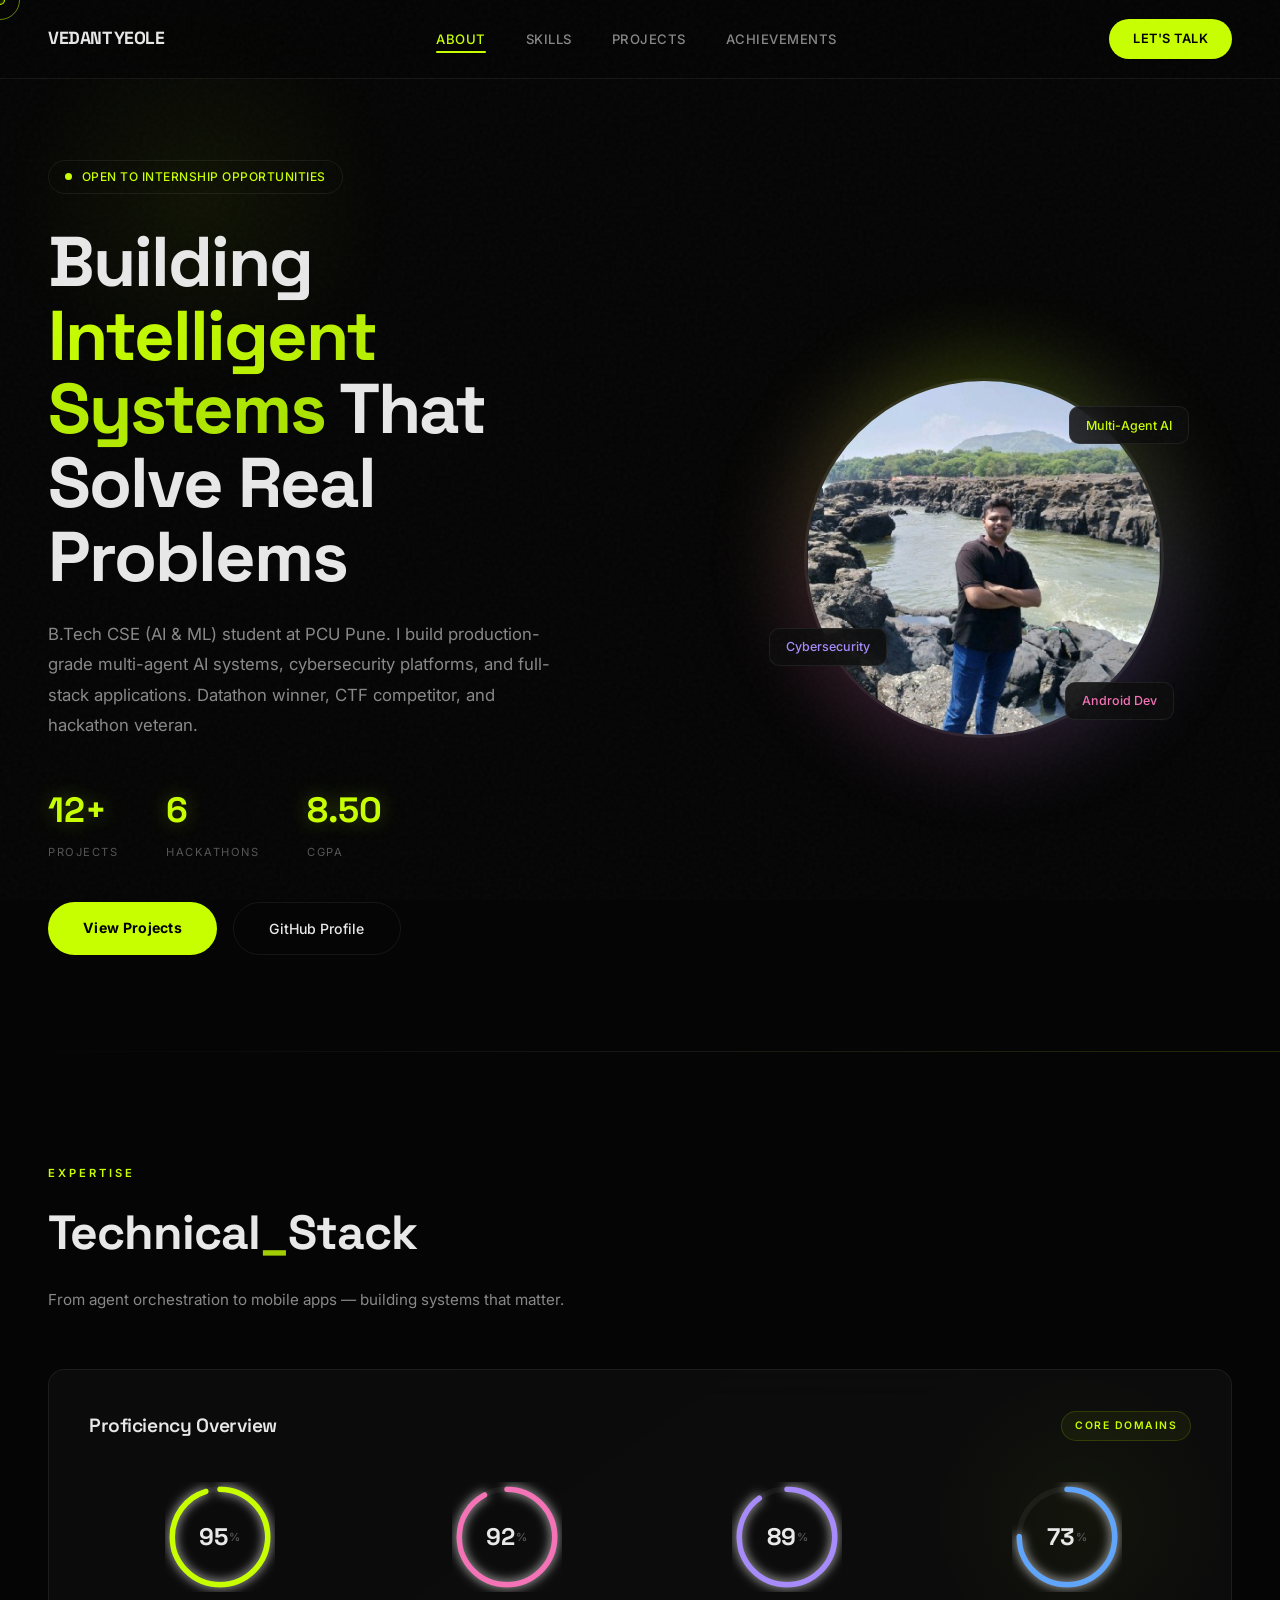
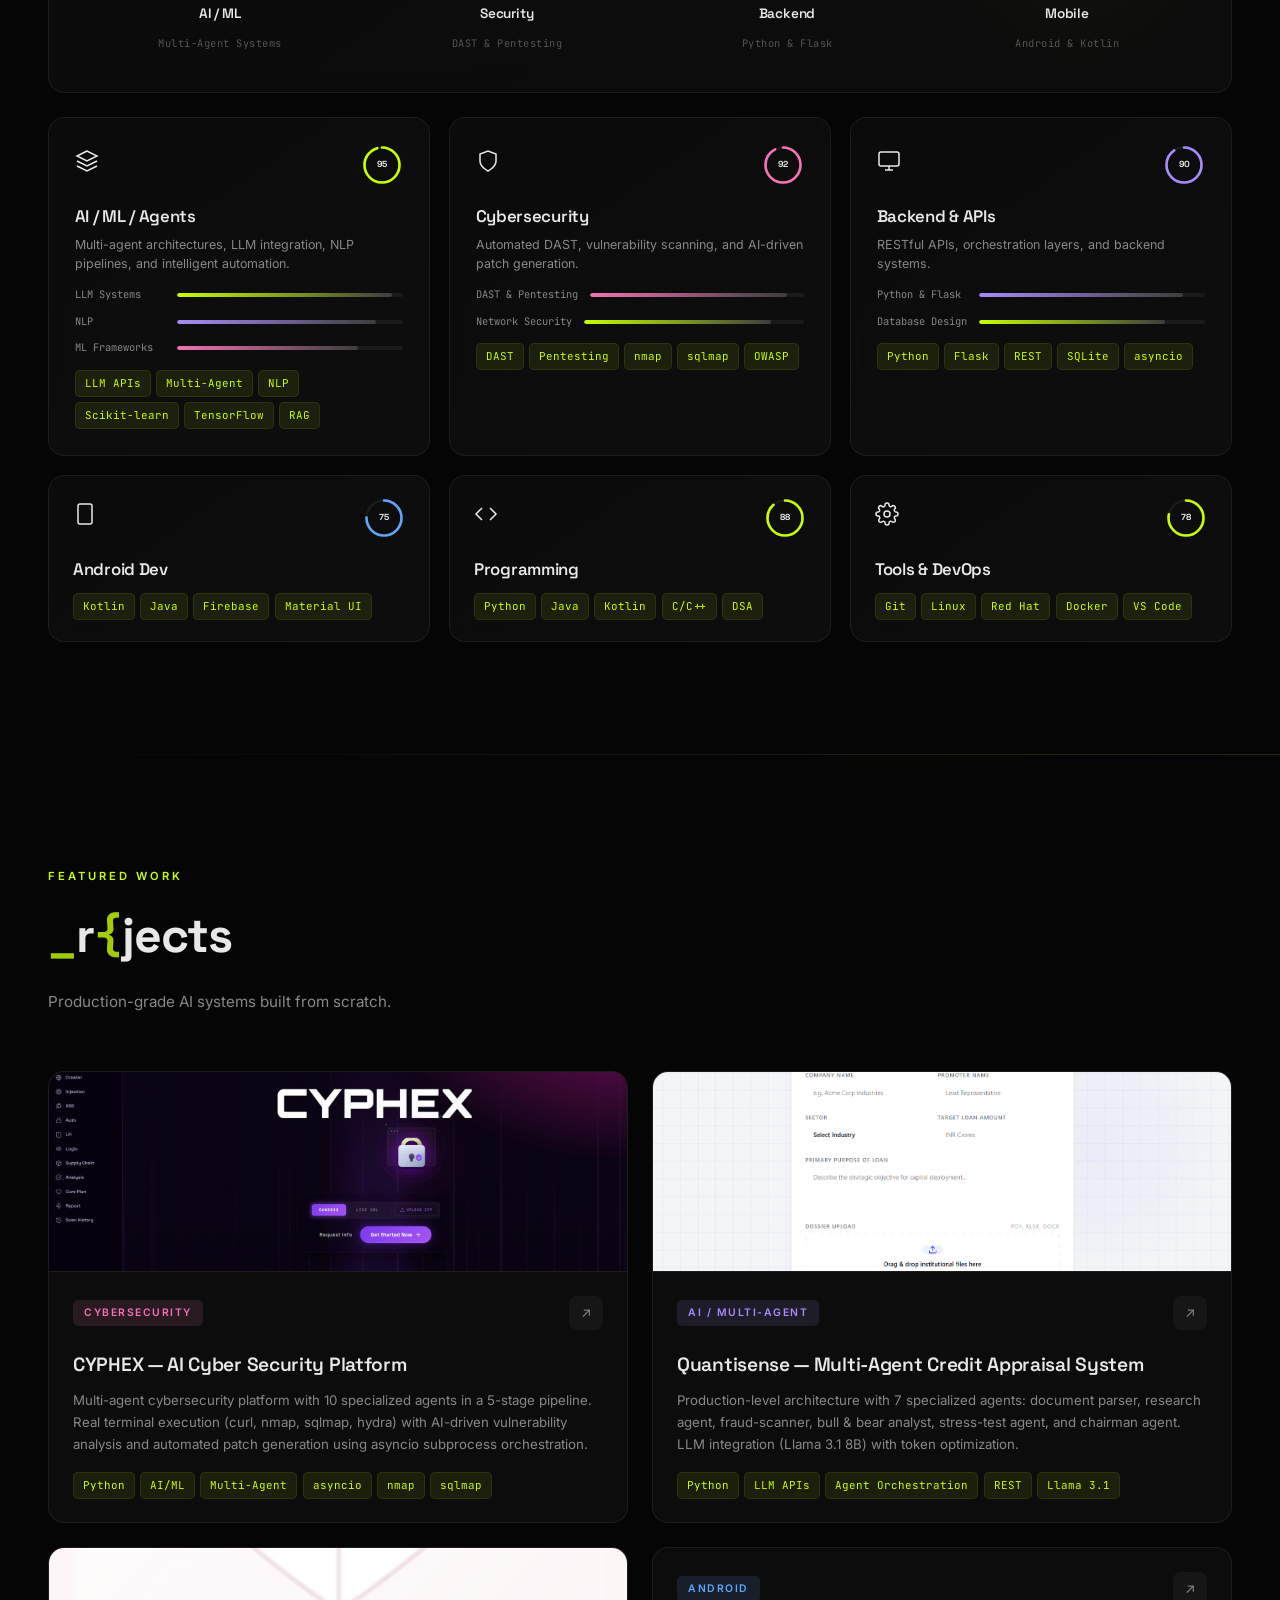
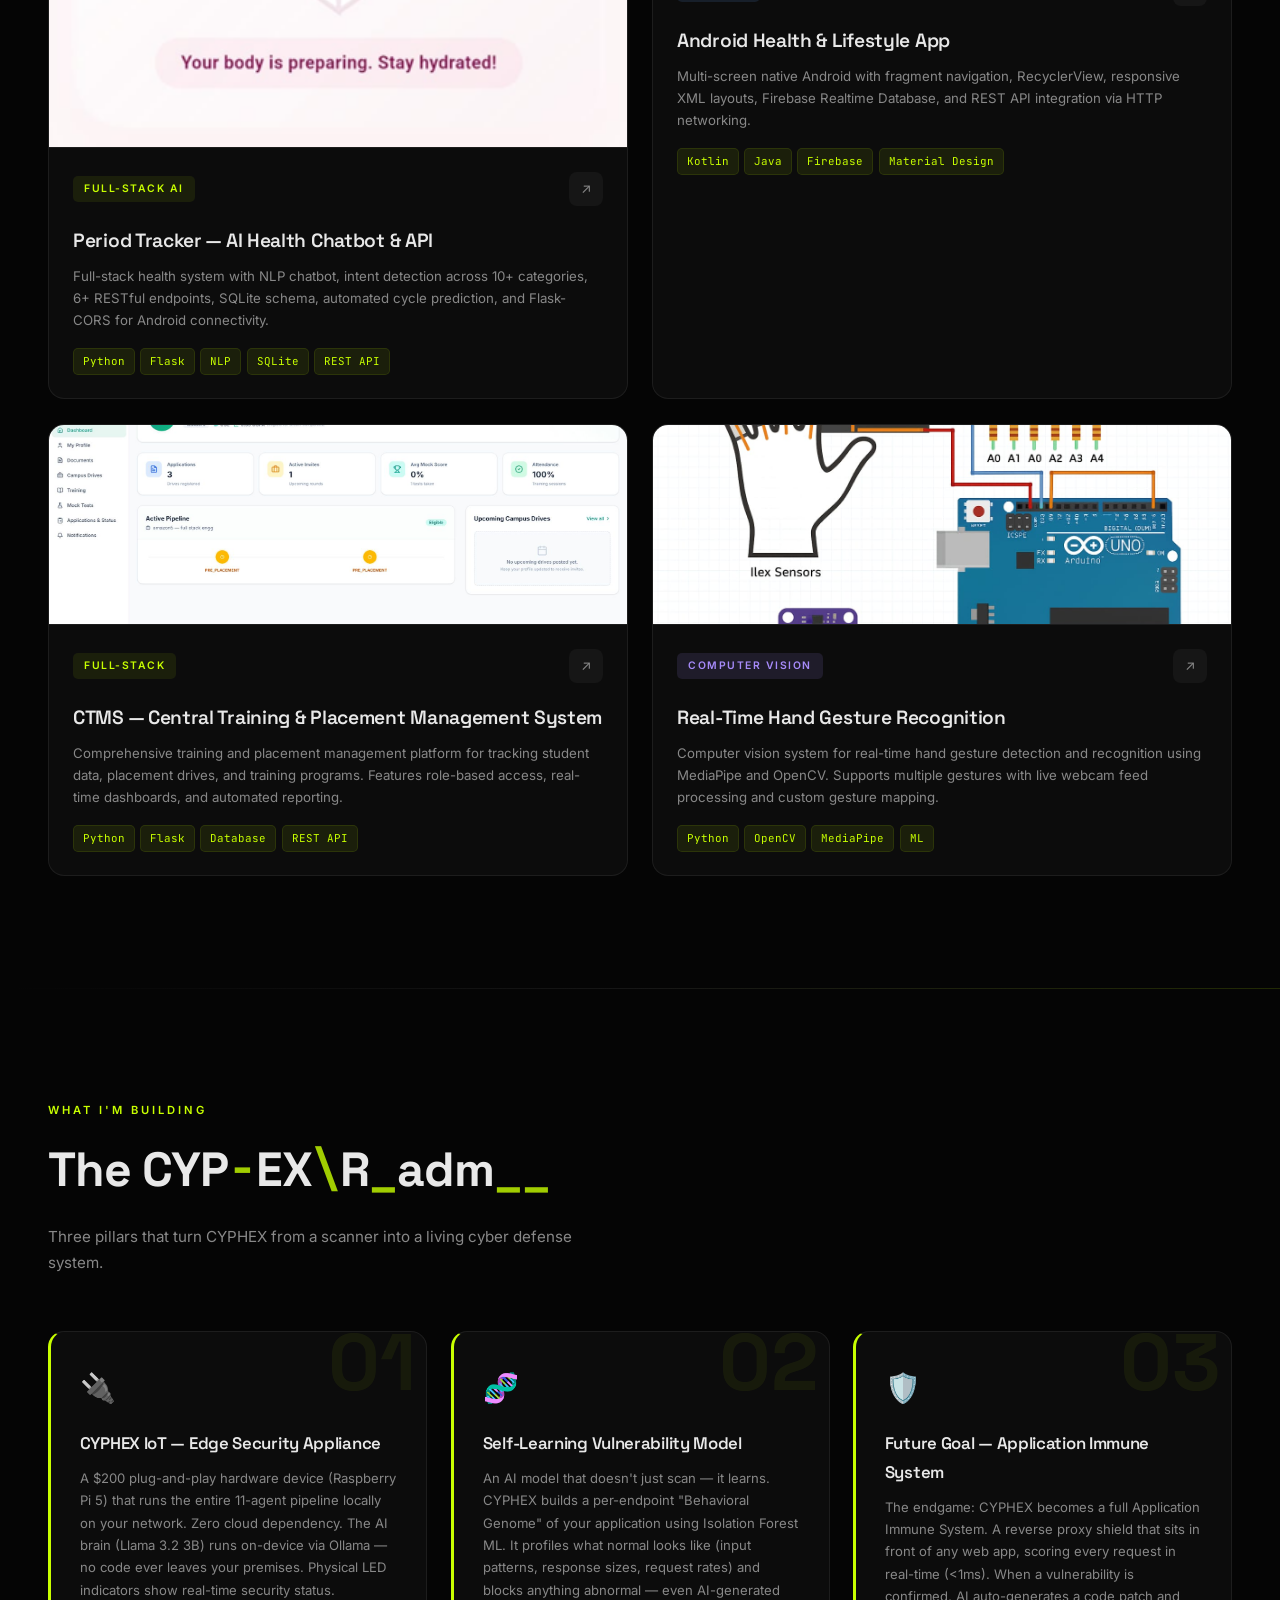
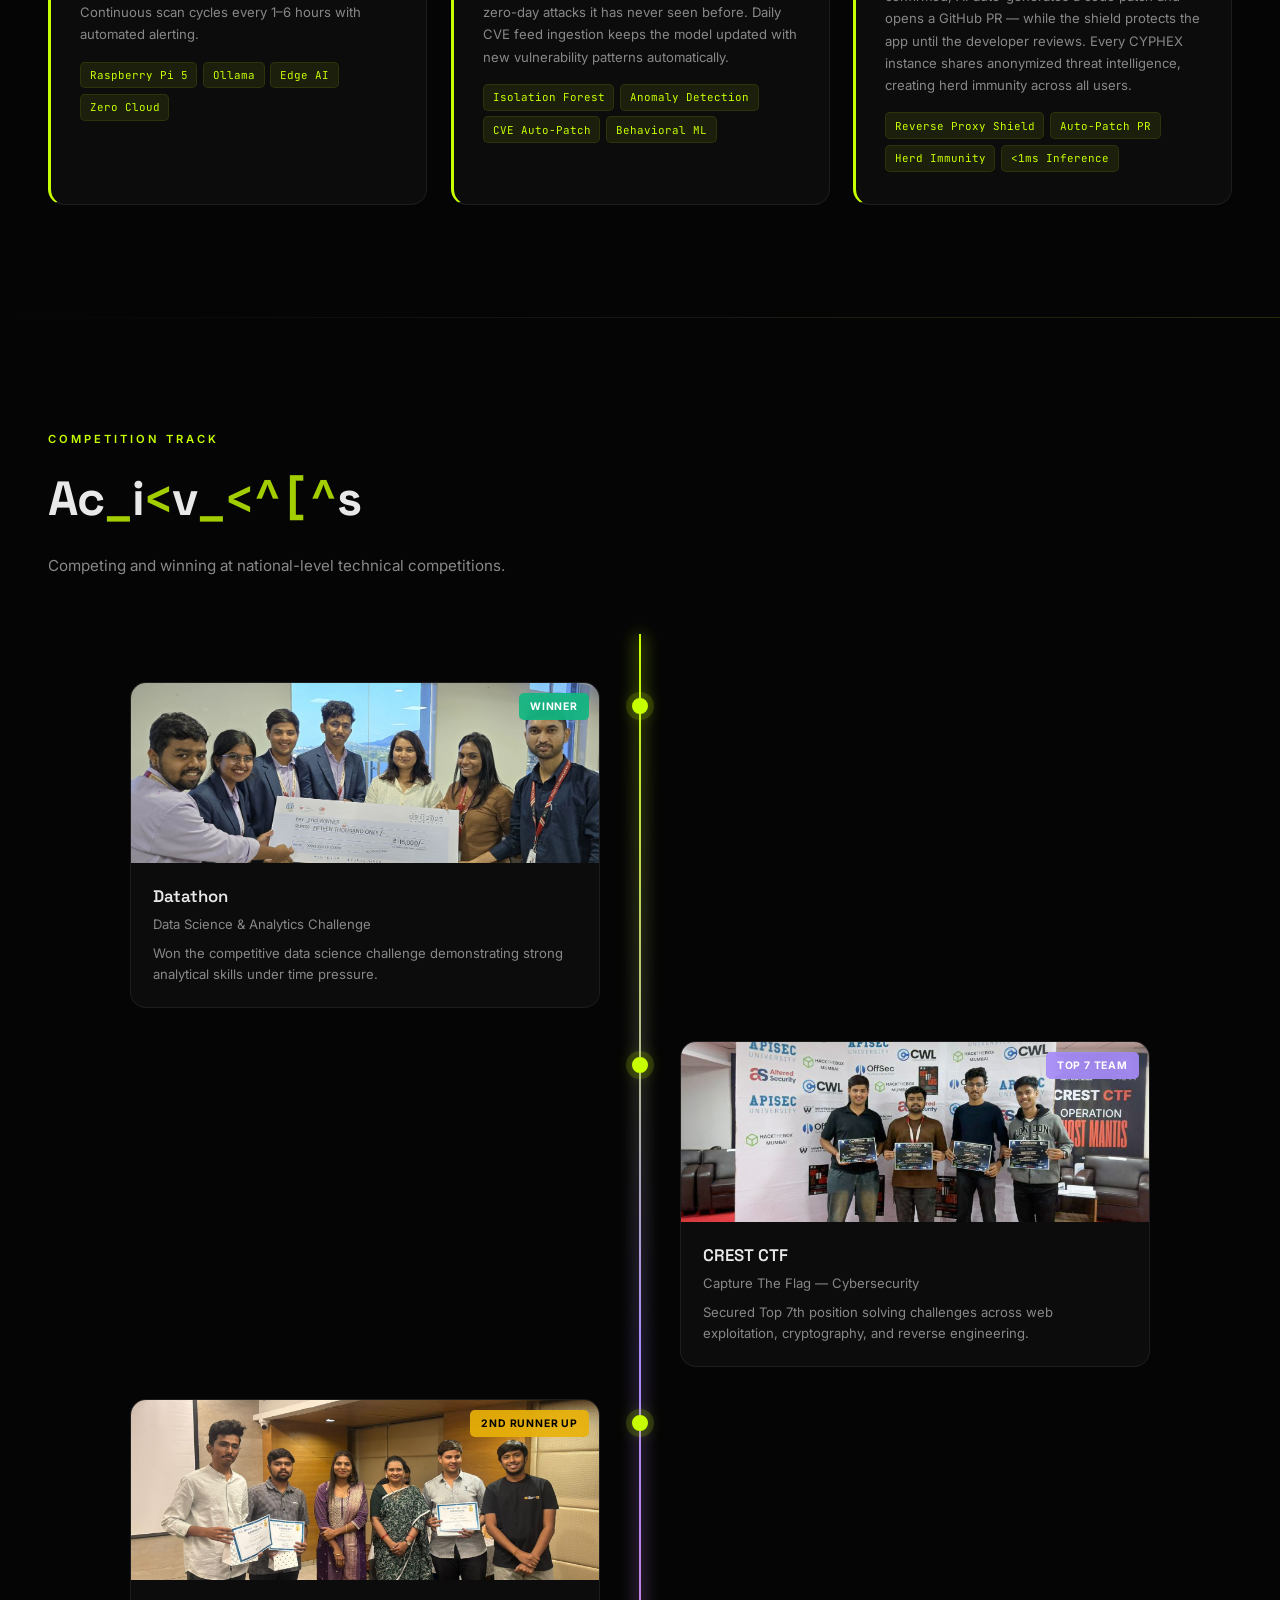
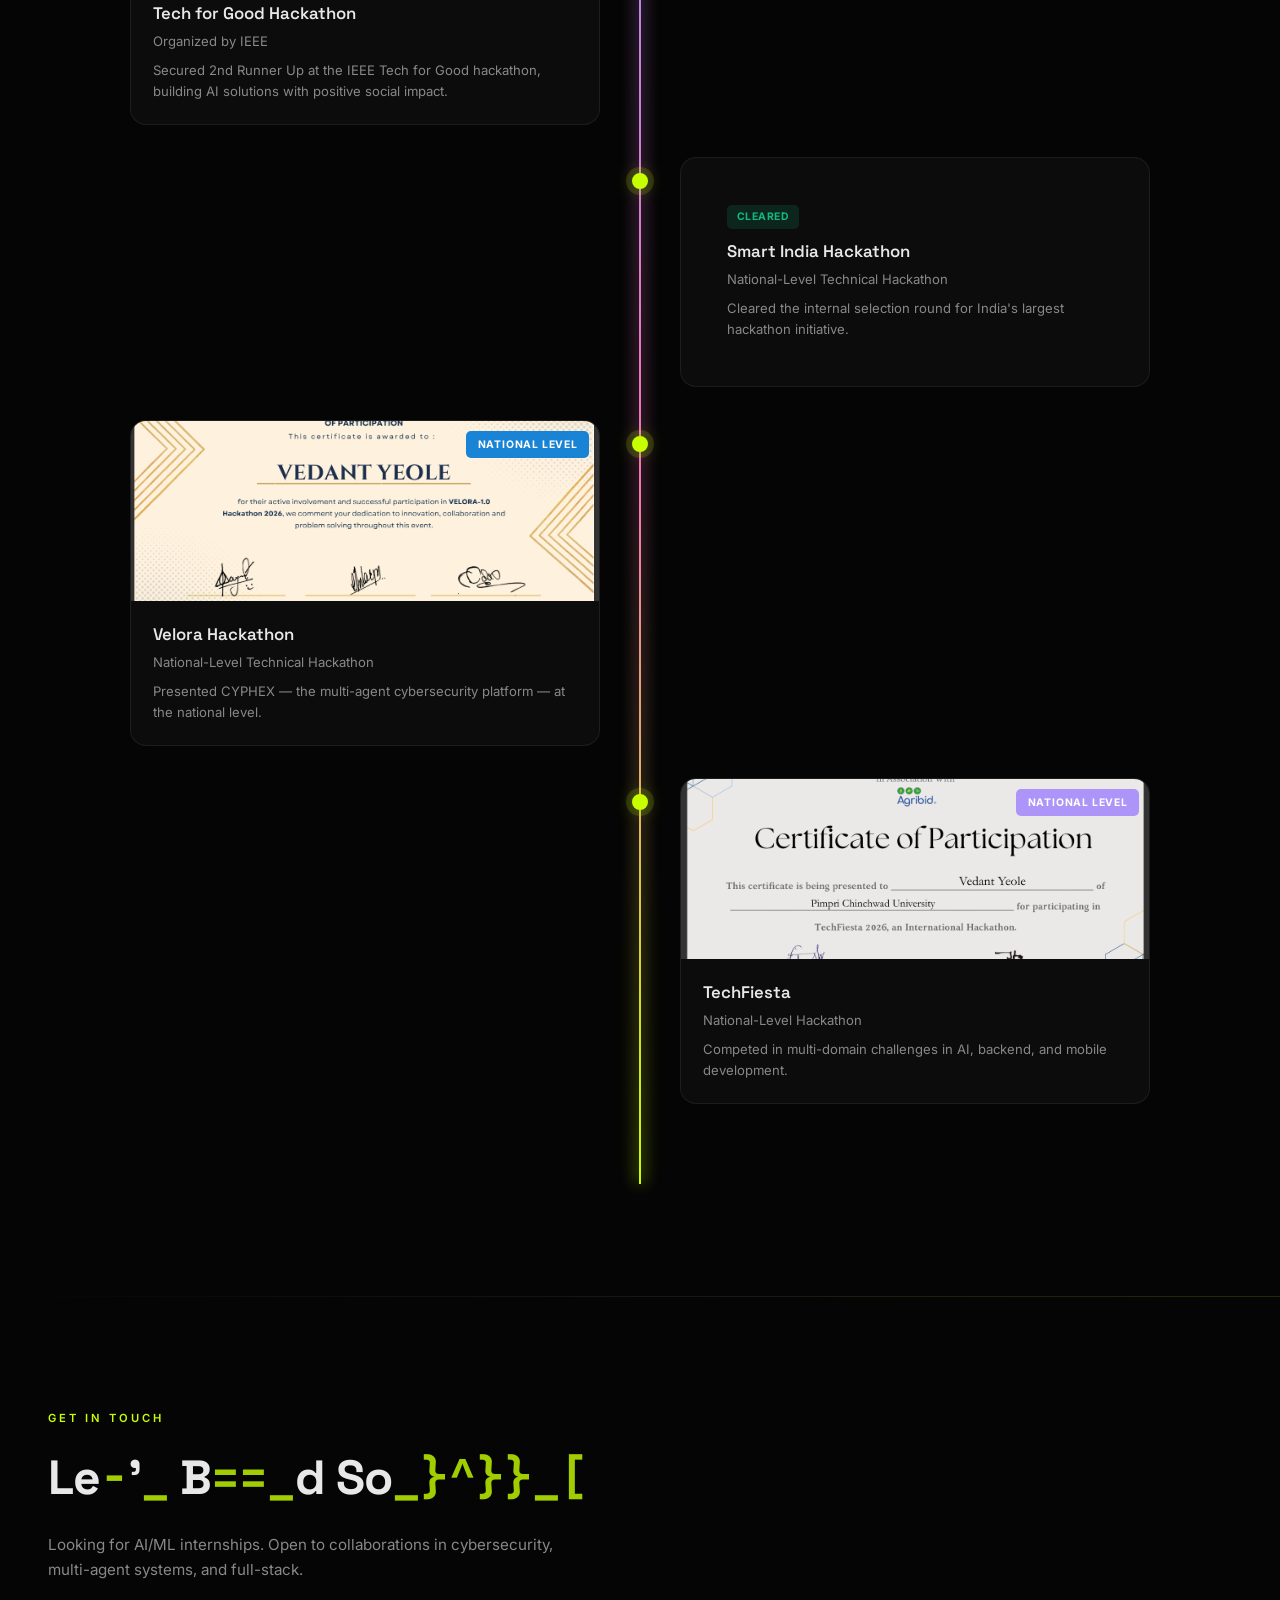
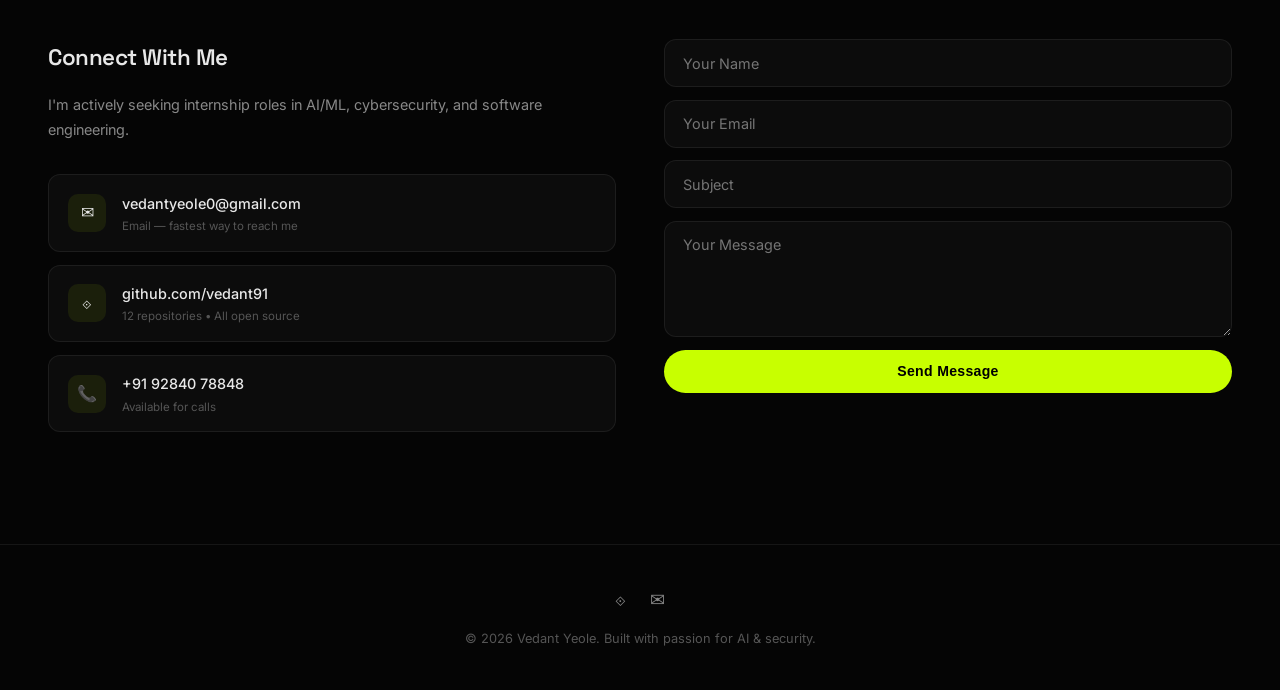
==== commit 4526de30: "perf: remove heavy animations (particles, glow orbs) to fix lag and re-enable custom cursor/floating" ====
--- a/index.html
+++ b/index.html
@@ -26,16 +26,10 @@
 <!-- Scroll Progress Bar -->
 <div class="scroll-progress" id="scrollProgress"></div>
 
-<!-- Particle Canvas -->
-<canvas id="particleCanvas"></canvas>
-
 <!-- Custom Cursor -->
 <div class="custom-cursor" id="customCursor"></div>
 <div class="custom-cursor-ring" id="customCursorRing"></div>
 <div class="cursor-trail-container" id="cursorTrail"></div>
-
-<div class="glow-orb glow-1"></div>
-<div class="glow-orb glow-2"></div>
 
 <!-- NAV -->
 <nav class="nav" id="navbar">
@@ -643,58 +637,8 @@
   }
 });
 
-// ─── PARTICLE CANVAS (perf-optimized) ───
-const canvas = document.getElementById('particleCanvas');
-const ctx = canvas.getContext('2d');
+// ─── PERFORMANCE: PARTICLE CANVAS REMOVED ───
 const isMobile = window.innerWidth <= 900;
-let particles = [];
-let particleRAF;
-function resizeCanvas() { canvas.width = window.innerWidth; canvas.height = window.innerHeight; }
-if (!isMobile) {
-  resizeCanvas();
-  let resizeTimer;
-  window.addEventListener('resize', () => { clearTimeout(resizeTimer); resizeTimer = setTimeout(resizeCanvas, 200); });
-  const PCOUNT = 25;
-  for (let i = 0; i < PCOUNT; i++) {
-    particles.push({
-      x: Math.random() * canvas.width, y: Math.random() * canvas.height,
-      vx: (Math.random() - 0.5) * 0.25, vy: (Math.random() - 0.5) * 0.25,
-      r: Math.random() * 1.5 + 0.5, a: Math.random() * 0.3 + 0.05
-    });
-  }
-  let lastFrame = 0;
-  function drawParticles(now) {
-    particleRAF = requestAnimationFrame(drawParticles);
-    if (now - lastFrame < 33) return; // cap ~30fps
-    lastFrame = now;
-    ctx.clearRect(0, 0, canvas.width, canvas.height);
-    for (let i = 0; i < particles.length; i++) {
-      const p = particles[i];
-      p.x += p.vx; p.y += p.vy;
-      if (p.x < 0) p.x = canvas.width; if (p.x > canvas.width) p.x = 0;
-      if (p.y < 0) p.y = canvas.height; if (p.y > canvas.height) p.y = 0;
-      ctx.beginPath(); ctx.arc(p.x, p.y, p.r, 0, Math.PI * 2);
-      ctx.fillStyle = `rgba(200,255,0,${p.a})`; ctx.fill();
-    }
-    const DIST2 = 14400; // 120*120
-    for (let i = 0; i < particles.length; i++) {
-      for (let j = i + 1; j < particles.length; j++) {
-        const dx = particles[i].x - particles[j].x;
-        const dy = particles[i].y - particles[j].y;
-        const d2 = dx * dx + dy * dy;
-        if (d2 < DIST2) {
-          ctx.beginPath(); ctx.moveTo(particles[i].x, particles[i].y);
-          ctx.lineTo(particles[j].x, particles[j].y);
-          ctx.strokeStyle = `rgba(200,255,0,${0.04 * (1 - Math.sqrt(d2) / 120)})`;
-          ctx.lineWidth = 0.5; ctx.stroke();
-        }
-      }
-    }
-  }
-  particleRAF = requestAnimationFrame(drawParticles);
-} else {
-  canvas.style.display = 'none';
-}
 
 // Hamburger
 
@@ -743,35 +687,30 @@
   if (!div.onclick) div.addEventListener('click', () => openLightbox(div.querySelector('img').src));
 });
 
-// ─── CURSOR EFFECTS (desktop only, single rAF) ───
-if (!isMobile) {
-  const glow = document.getElementById('cursorGlow');
-  const customCursor = document.getElementById('customCursor');
-  const customCursorRing = document.getElementById('customCursorRing');
-  const trailContainer = document.getElementById('cursorTrail');
-  let mx = 0, my = 0, gx = 0, gy = 0;
-  let cursorX = 0, cursorY = 0, ringX = 0, ringY = 0;
-  let cursorScale = 1, ringScale = 1;
-  const trailDots = [];
-  const TRAIL_LENGTH = 8;
-  for (let i = 0; i < TRAIL_LENGTH; i++) {
-    const dot = document.createElement('div');
-    dot.className = 'trail-dot';
-    dot.style.opacity = (1 - i / TRAIL_LENGTH) * 0.5;
-    dot.style.width = dot.style.height = Math.max(3, 8 - i * 0.5) + 'px';
-    trailContainer.appendChild(dot);
-    trailDots.push({ el: dot, x: 0, y: 0 });
-  }
-  document.addEventListener('mousemove', e => {
-    mx = e.clientX; my = e.clientY;
-    cursorX = e.clientX; cursorY = e.clientY;
-  });
-  // Single animation loop for all cursor effects
-  (function animAllCursor() {
-    // Glow
-    gx += (mx - gx) * 0.12; gy += (my - gy) * 0.12;
-    glow.style.transform = `translate(${gx - 200}px, ${gy - 200}px)`;
-    // Cursor + ring
+// ─── CURSOR EFFECTS (single rAF) ───
+const customCursor = document.getElementById('customCursor');
+const customCursorRing = document.getElementById('customCursorRing');
+const trailContainer = document.getElementById('cursorTrail');
+let mx = 0, my = 0;
+let cursorX = 0, cursorY = 0, ringX = 0, ringY = 0;
+let cursorScale = 1, ringScale = 1;
+const trailDots = [];
+const TRAIL_LENGTH = 8;
+for (let i = 0; i < TRAIL_LENGTH; i++) {
+  const dot = document.createElement('div');
+  dot.className = 'trail-dot';
+  dot.style.opacity = (1 - i / TRAIL_LENGTH) * 0.5;
+  dot.style.width = dot.style.height = Math.max(3, 8 - i * 0.5) + 'px';
+  trailContainer.appendChild(dot);
+  trailDots.push({ el: dot, x: 0, y: 0 });
+}
+document.addEventListener('mousemove', e => {
+  mx = e.clientX; my = e.clientY;
+  cursorX = e.clientX; cursorY = e.clientY;
+});
+// Single animation loop for all cursor effects
+(function animAllCursor() {
+  // Cursor + ring
     ringX += (cursorX - ringX) * 0.15;
     ringY += (cursorY - ringY) * 0.15;
     customCursor.style.transform = `translate(${cursorX - 5}px, ${cursorY - 5}px) scale(${cursorScale})`;
@@ -795,7 +734,6 @@
   });
   document.addEventListener('mousedown', () => { customCursor.classList.add('cursor-click'); customCursorRing.classList.add('cursor-click'); });
   document.addEventListener('mouseup', () => { customCursor.classList.remove('cursor-click'); customCursorRing.classList.remove('cursor-click'); });
-}
 
 // ─── BUTTON RIPPLE ───
 document.querySelectorAll('.btn-accent, .nav-cta, .proj-link').forEach(btn => {
@@ -897,14 +835,7 @@
     });
     btn.addEventListener('mouseleave', () => { btn.style.transform = ''; });
   });
-  // Parallax glow orbs
-  const glow1 = document.querySelector('.glow-1');
-  const glow2 = document.querySelector('.glow-2');
-  window.addEventListener('scroll', () => {
-    const s = window.scrollY;
-    glow1.style.transform = `translate(${s * 0.03}px, ${s * 0.05}px)`;
-    glow2.style.transform = `translate(${-s * 0.02}px, ${-s * 0.04}px)`;
-  });
+  // Parallax glow orbs removed for performance
 }
 
 // ─── CONTACT FORM ───
--- a/style.css
+++ b/style.css
@@ -977,7 +977,10 @@
   .hero-actions { justify-content: center; }
   .hero-visual { order: -1; margin-bottom: 1rem; }
   .avatar-container { width: 200px; height: 200px; margin: 0 auto; }
-  .float-tag { display: none; }
+  .float-tag { font-size: 0.65rem; padding: 0.3rem 0.6rem; }
+  .float-tag-1 { top: 0; right: -10px; }
+  .float-tag-2 { bottom: 10%; left: -20px; }
+  .float-tag-3 { bottom: 0; right: -10px; }
   .nav-links { display: none; }
   .nav-cta { display: none; }
   .hamburger { display: flex; }
@@ -1021,9 +1024,8 @@
   .timeline-right { transform: translateY(30px); }
   .timeline-left .timeline-dot, .timeline-right .timeline-dot { left: -8px; right: auto; }
 
-  /* Hide desktop-only cursor effects */
-  .cursor-glow, .custom-cursor, .custom-cursor-ring, .cursor-trail-container { display: none !important; }
-  .glow-orb { display: none; }
+  /* Hide performance-heavy elements on mobile but keep cursor */
+  .cursor-glow, .glow-orb { display: none; }
 
   /* Footer */
   .footer { padding: 2rem 1.5rem; }
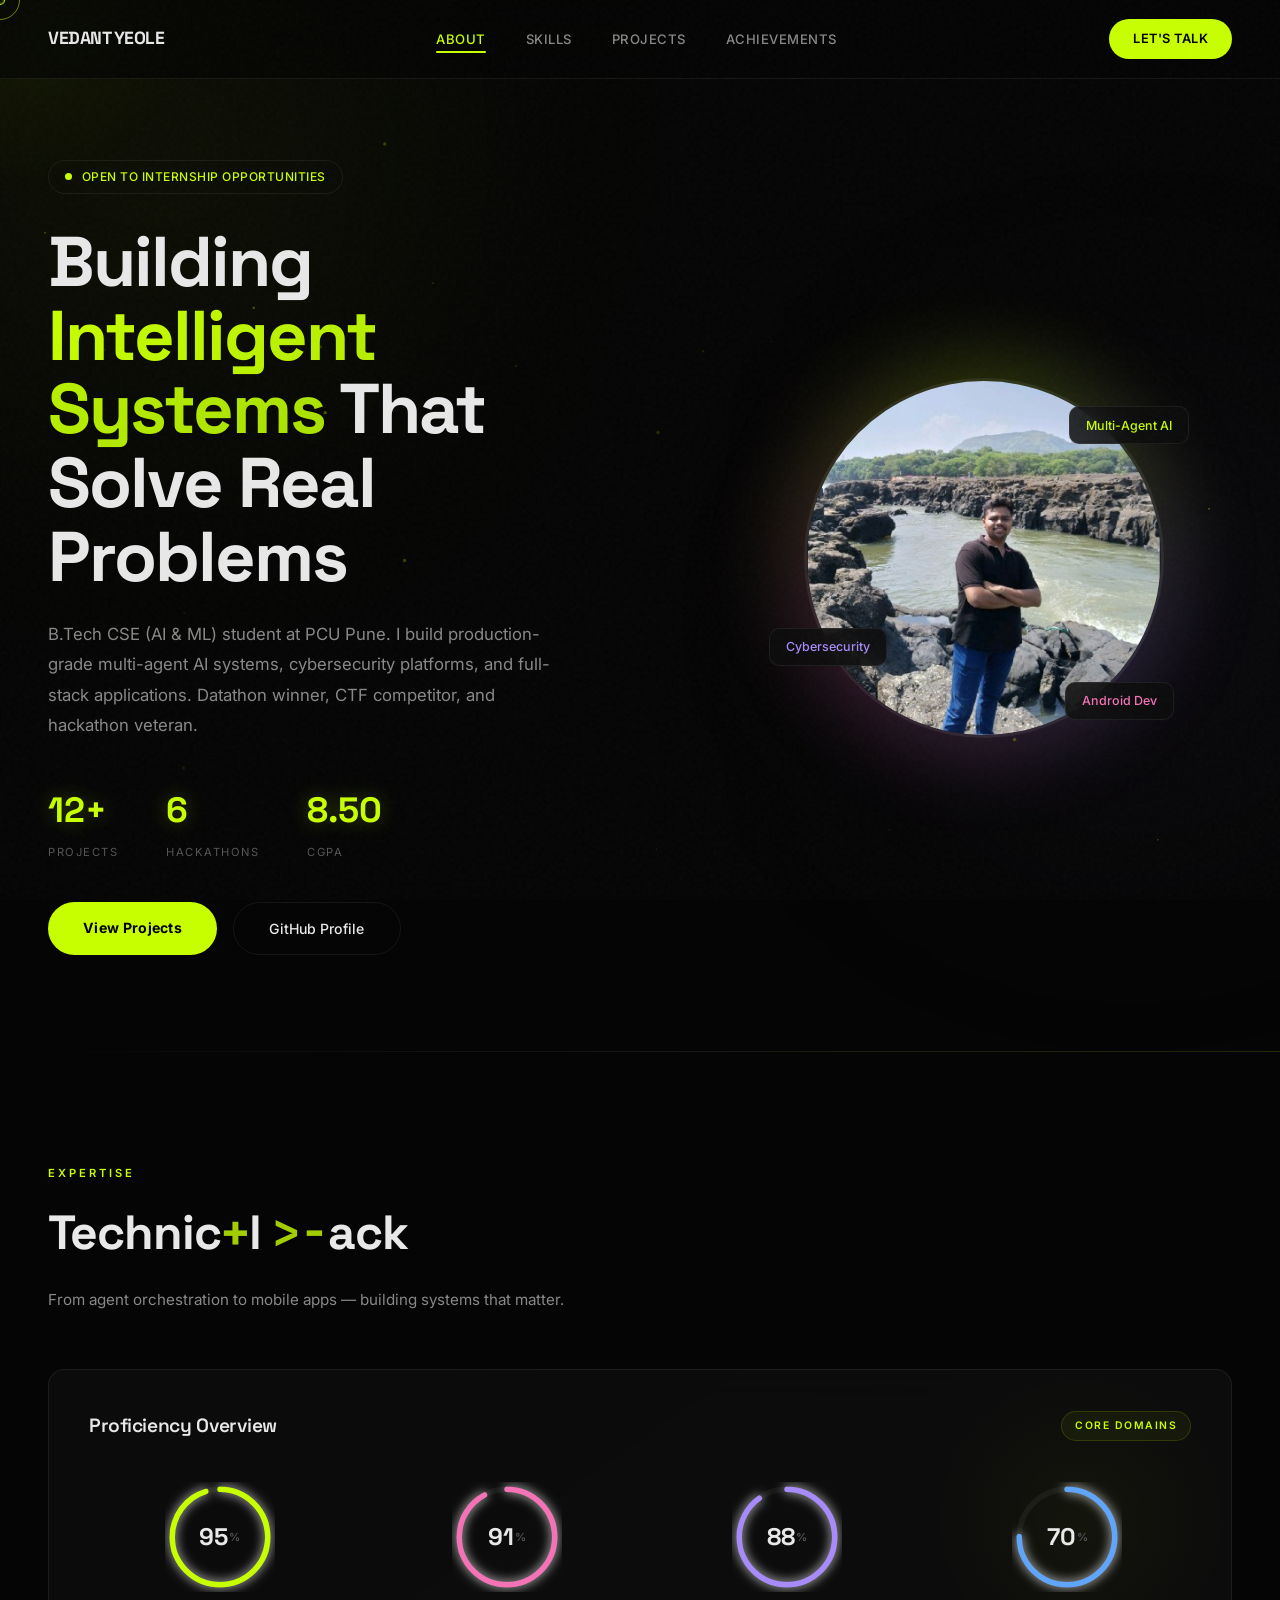
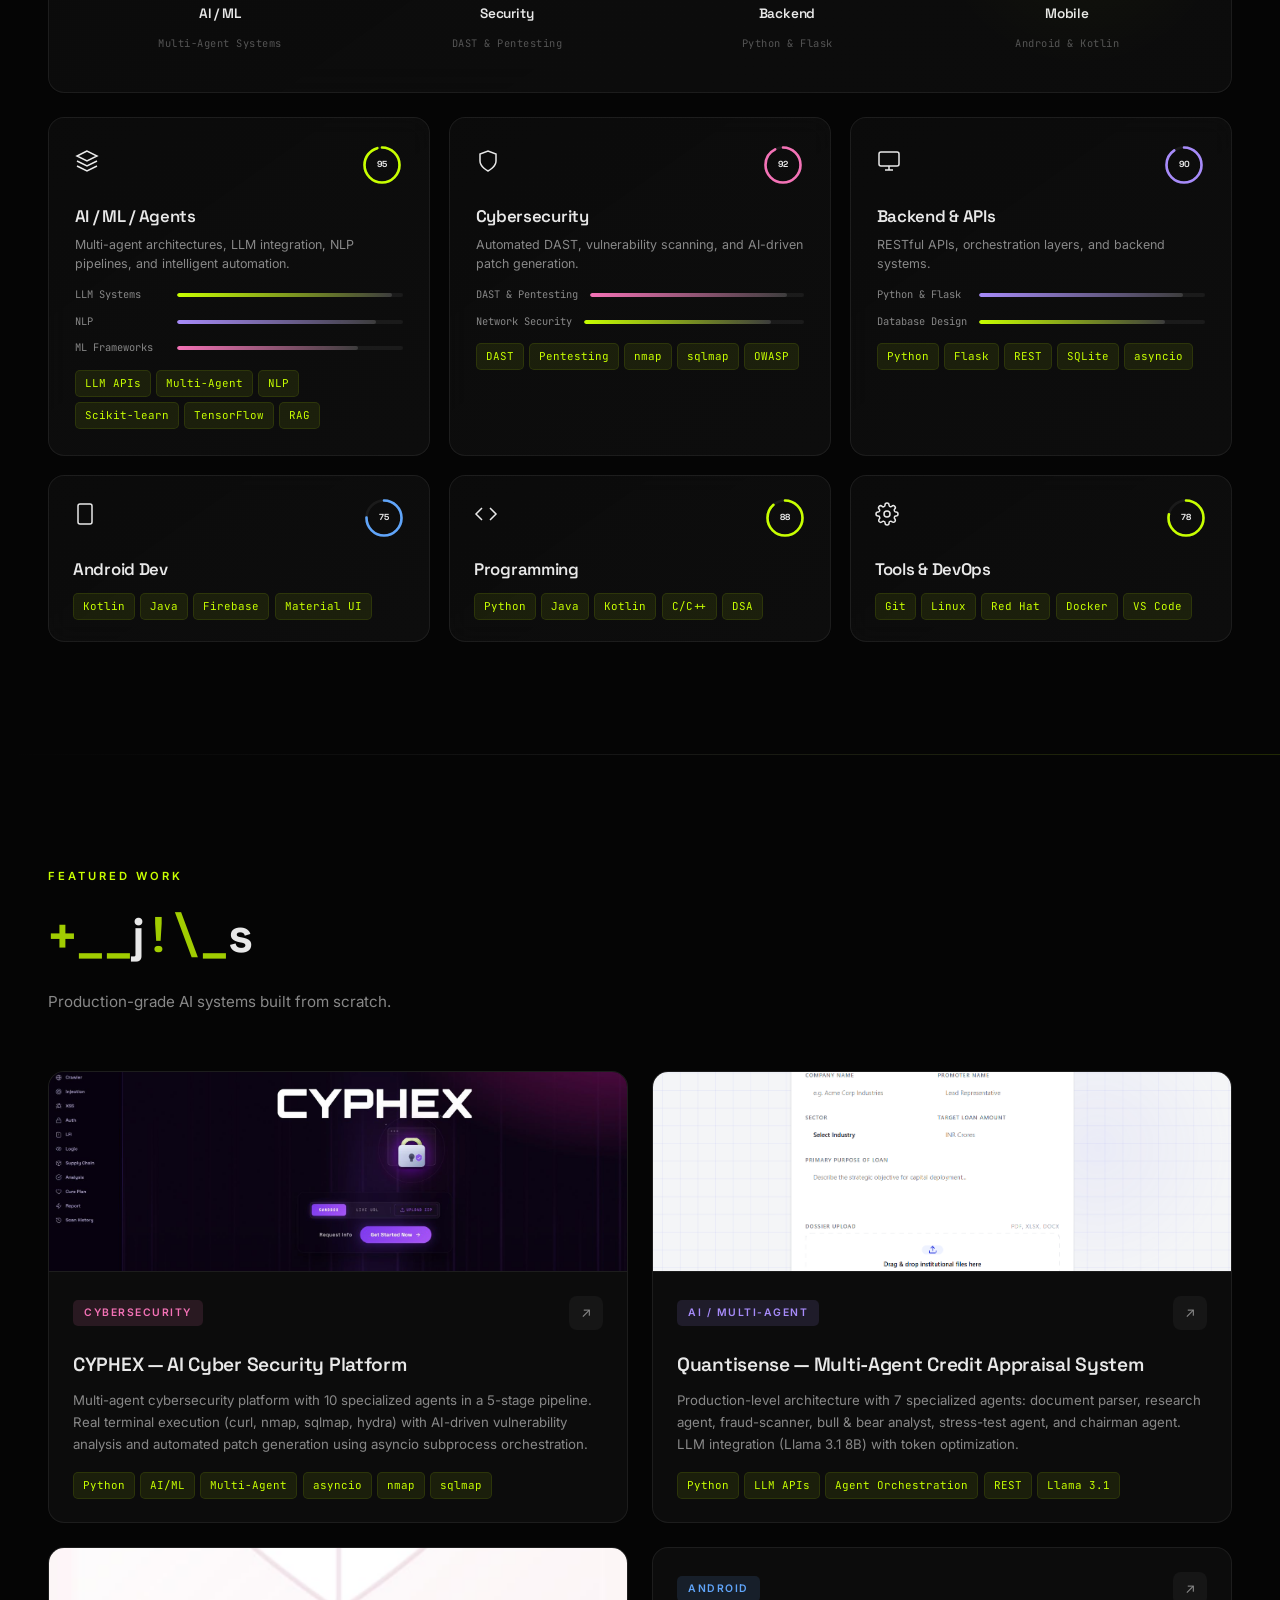
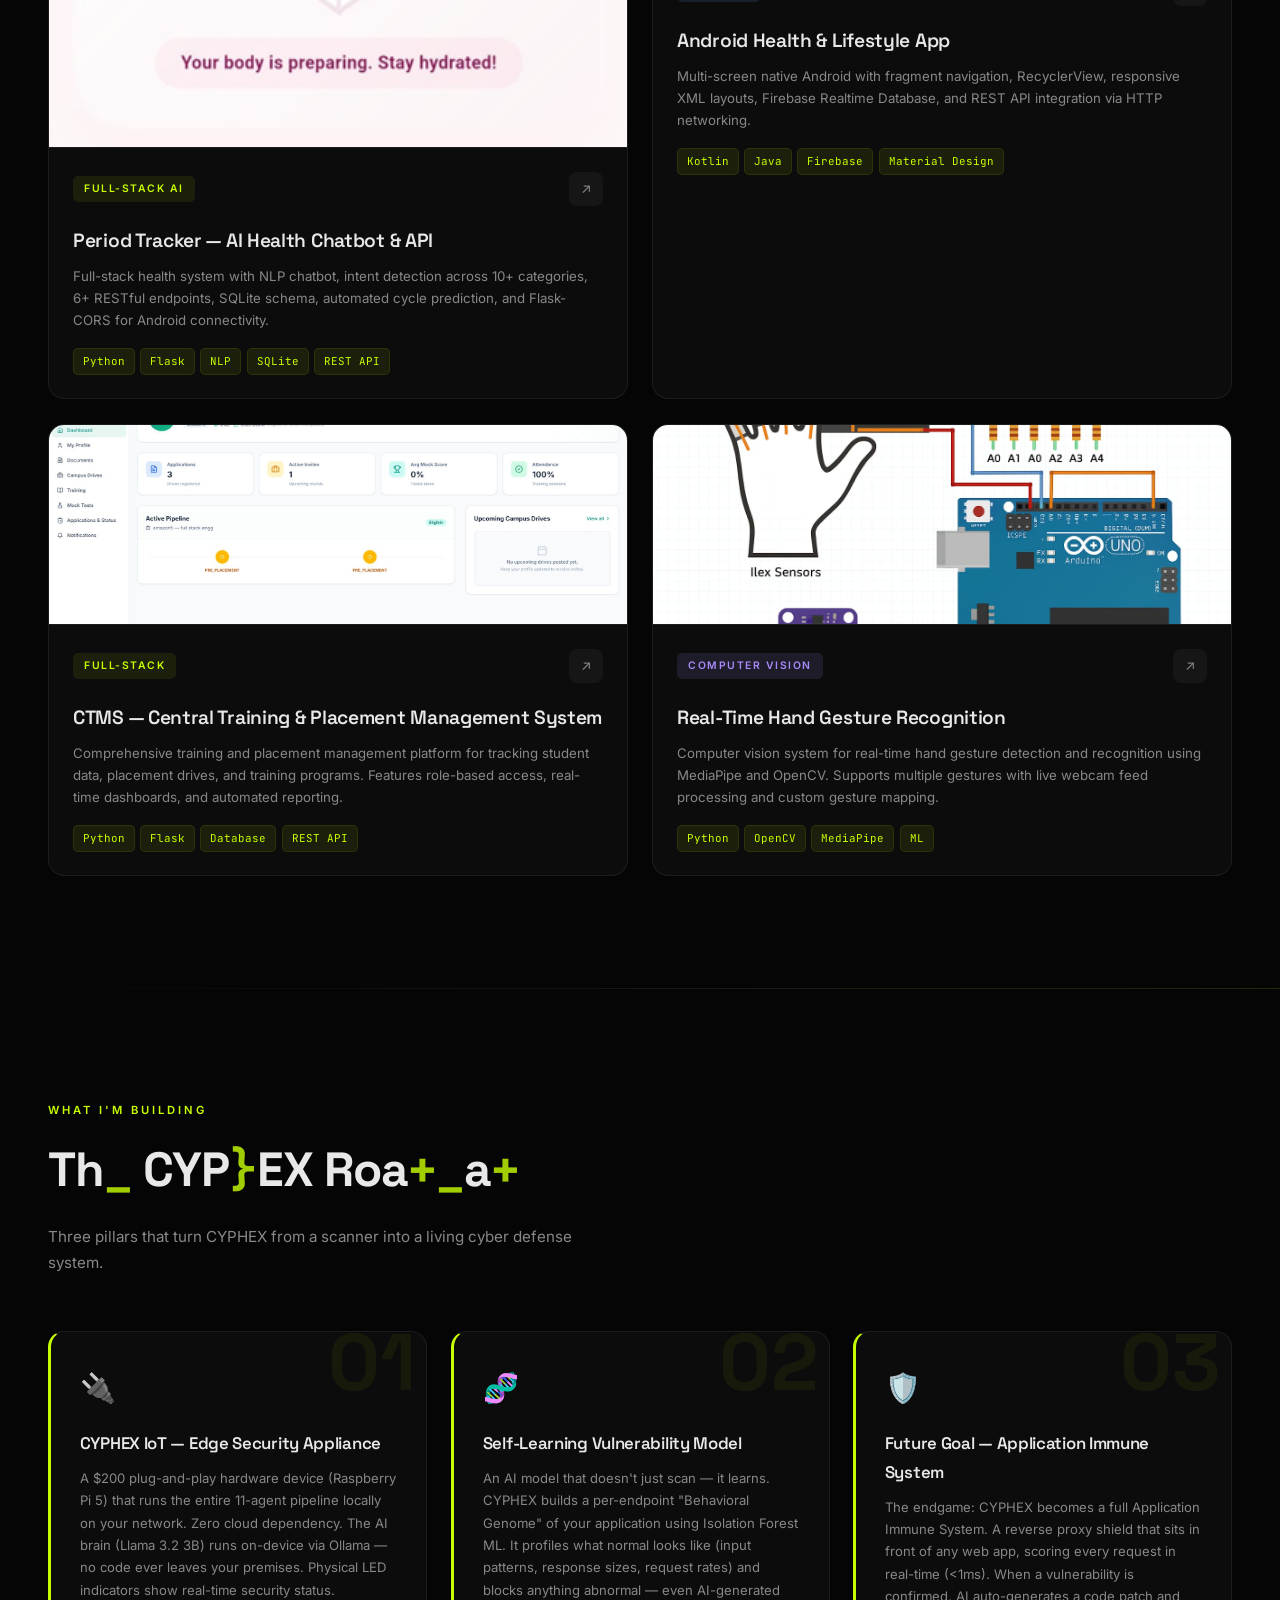
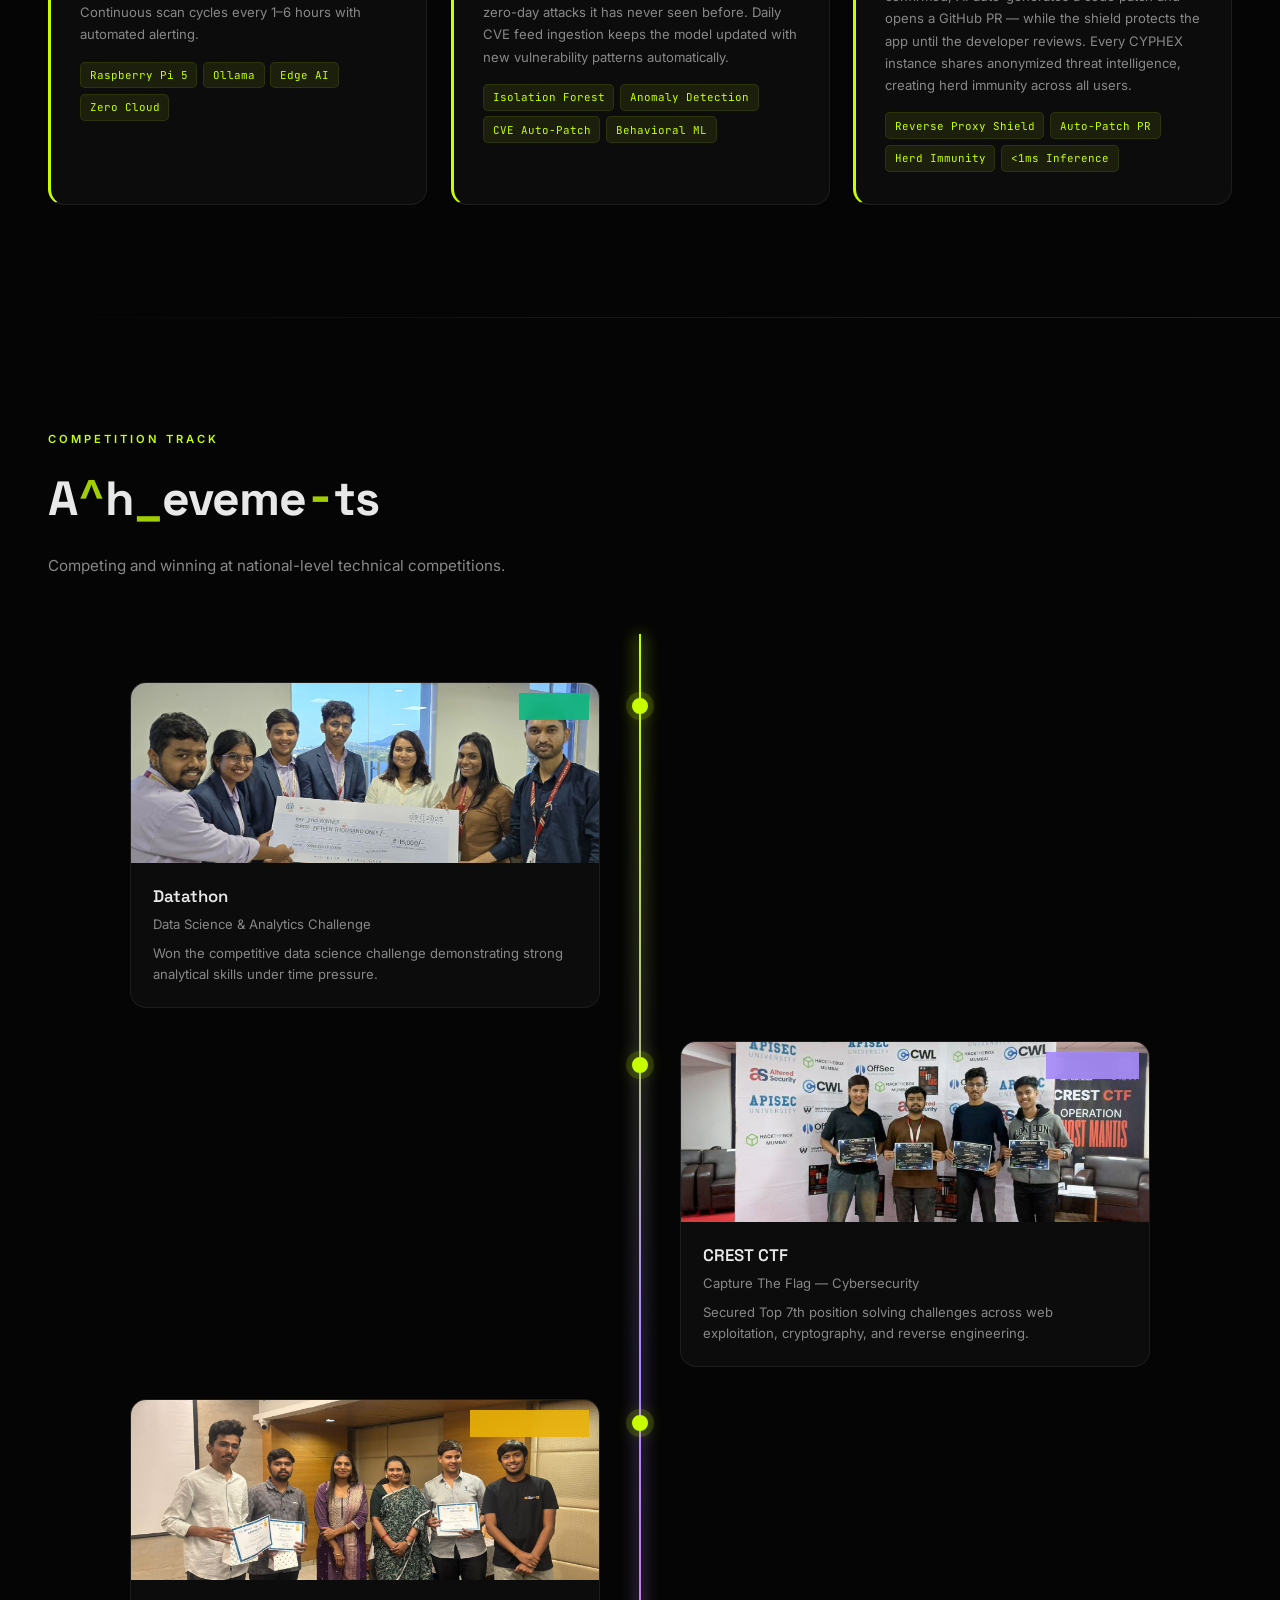
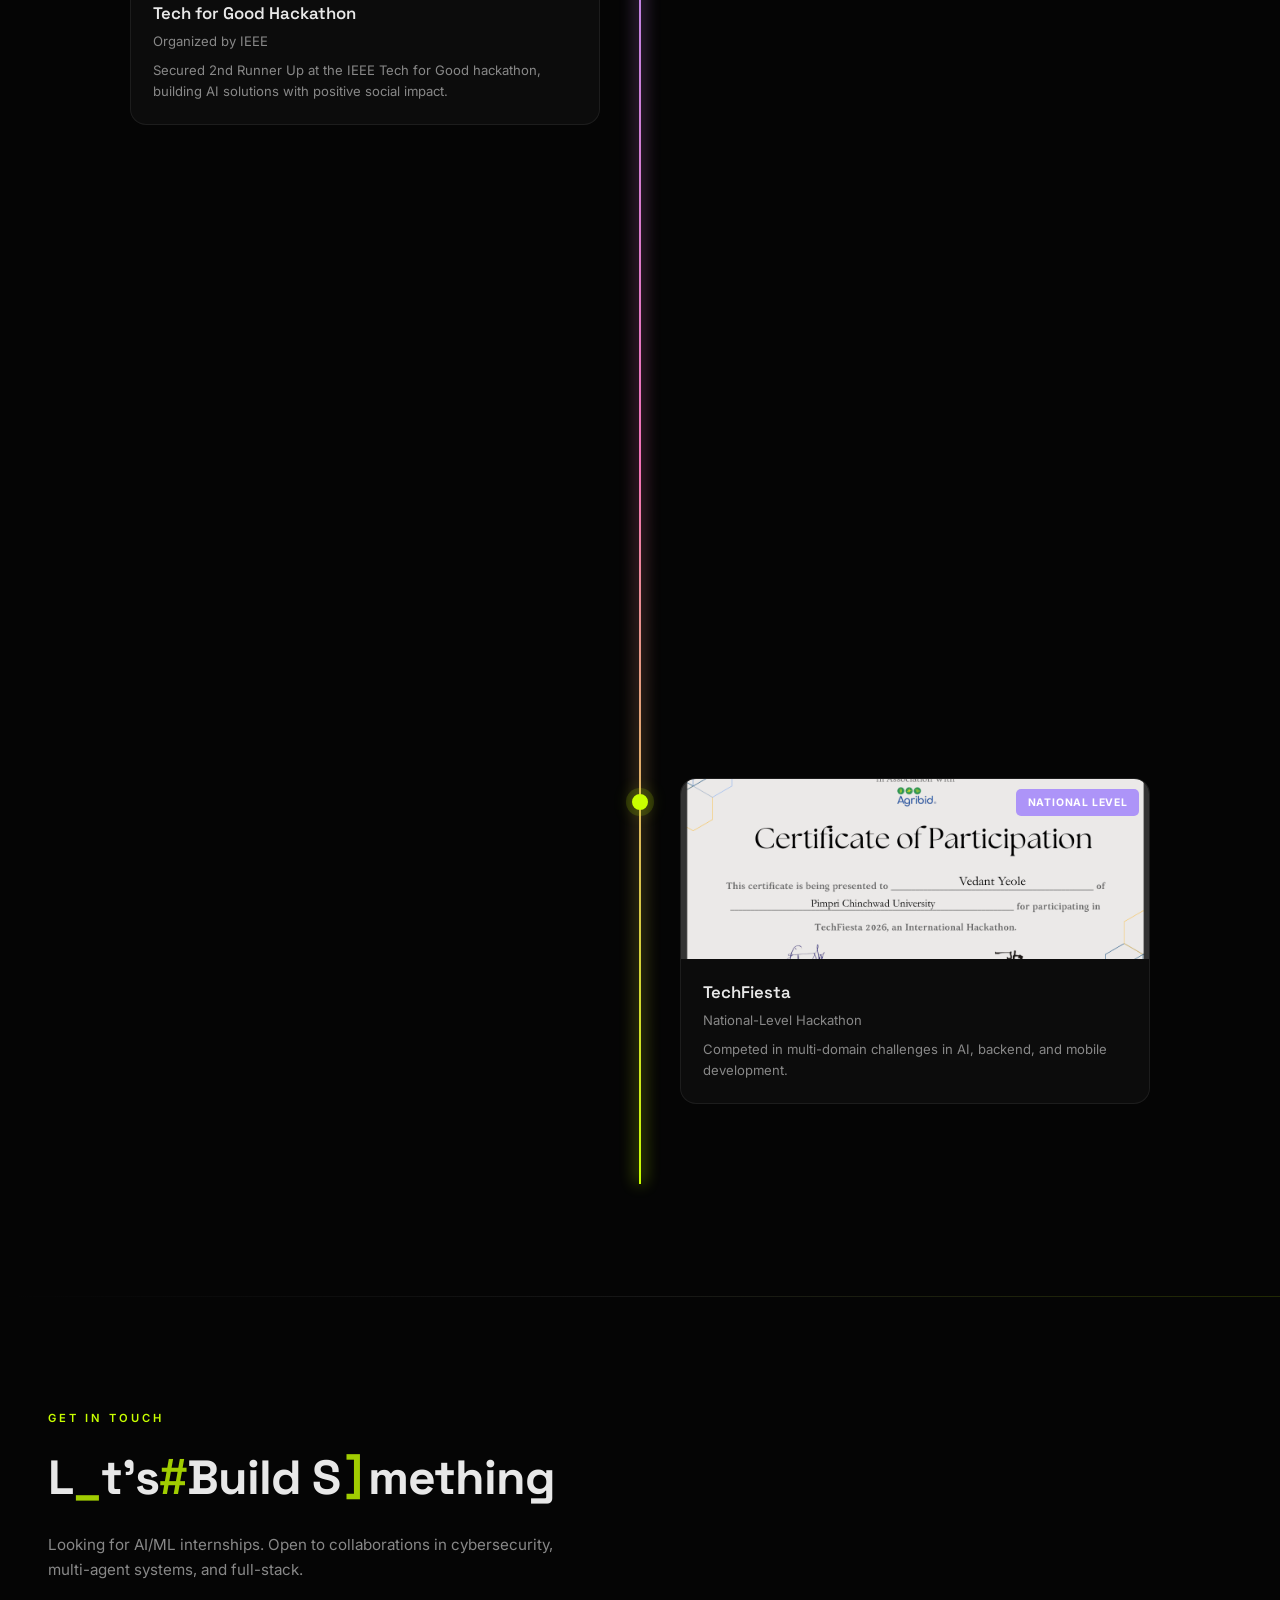
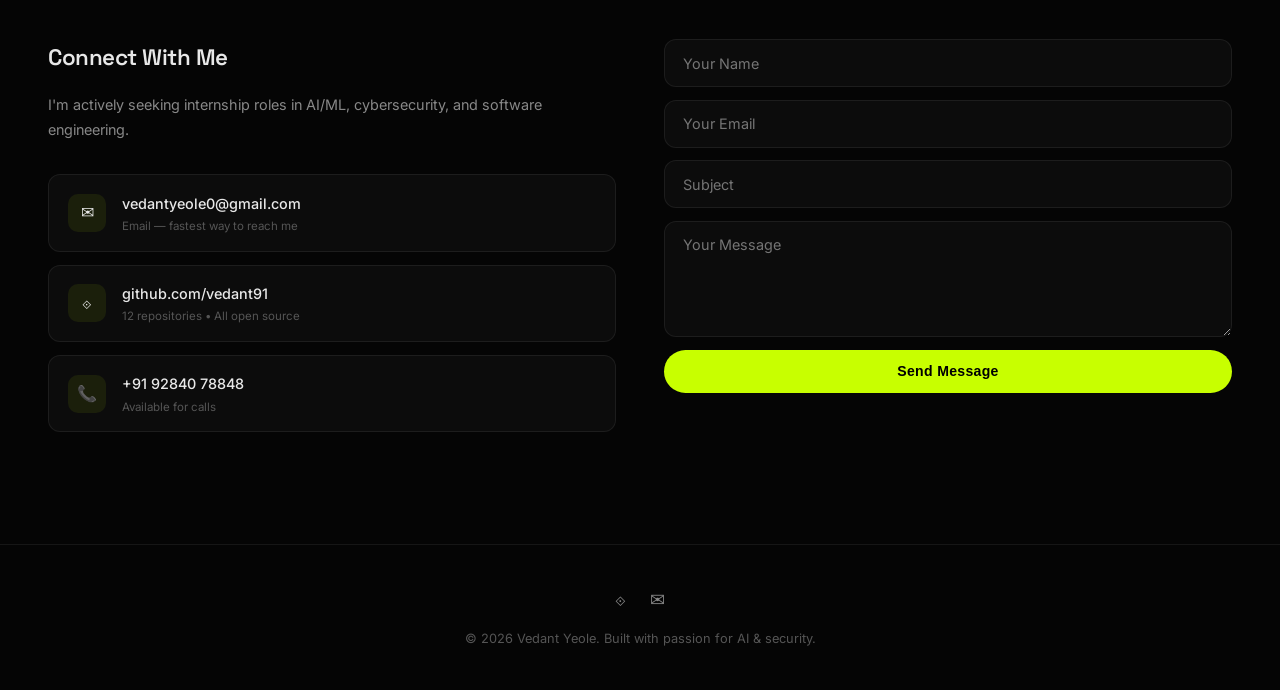
==== commit 6a6f8433: "fix: restore particle and glow animations, while enabling custom cursor and floating tags on mobile" ====
--- a/index.html
+++ b/index.html
@@ -26,10 +26,16 @@
 <!-- Scroll Progress Bar -->
 <div class="scroll-progress" id="scrollProgress"></div>
 
+<!-- Particle Canvas -->
+<canvas id="particleCanvas"></canvas>
+
 <!-- Custom Cursor -->
 <div class="custom-cursor" id="customCursor"></div>
 <div class="custom-cursor-ring" id="customCursorRing"></div>
 <div class="cursor-trail-container" id="cursorTrail"></div>
+
+<div class="glow-orb glow-1"></div>
+<div class="glow-orb glow-2"></div>
 
 <!-- NAV -->
 <nav class="nav" id="navbar">
@@ -637,8 +643,58 @@
   }
 });
 
-// ─── PERFORMANCE: PARTICLE CANVAS REMOVED ───
+// ─── PARTICLE CANVAS (perf-optimized) ───
+const canvas = document.getElementById('particleCanvas');
+const ctx = canvas.getContext('2d');
 const isMobile = window.innerWidth <= 900;
+let particles = [];
+let particleRAF;
+function resizeCanvas() { canvas.width = window.innerWidth; canvas.height = window.innerHeight; }
+if (!isMobile) {
+  resizeCanvas();
+  let resizeTimer;
+  window.addEventListener('resize', () => { clearTimeout(resizeTimer); resizeTimer = setTimeout(resizeCanvas, 200); });
+  const PCOUNT = 25;
+  for (let i = 0; i < PCOUNT; i++) {
+    particles.push({
+      x: Math.random() * canvas.width, y: Math.random() * canvas.height,
+      vx: (Math.random() - 0.5) * 0.25, vy: (Math.random() - 0.5) * 0.25,
+      r: Math.random() * 1.5 + 0.5, a: Math.random() * 0.3 + 0.05
+    });
+  }
+  let lastFrame = 0;
+  function drawParticles(now) {
+    particleRAF = requestAnimationFrame(drawParticles);
+    if (now - lastFrame < 33) return; // cap ~30fps
+    lastFrame = now;
+    ctx.clearRect(0, 0, canvas.width, canvas.height);
+    for (let i = 0; i < particles.length; i++) {
+      const p = particles[i];
+      p.x += p.vx; p.y += p.vy;
+      if (p.x < 0) p.x = canvas.width; if (p.x > canvas.width) p.x = 0;
+      if (p.y < 0) p.y = canvas.height; if (p.y > canvas.height) p.y = 0;
+      ctx.beginPath(); ctx.arc(p.x, p.y, p.r, 0, Math.PI * 2);
+      ctx.fillStyle = `rgba(200,255,0,${p.a})`; ctx.fill();
+    }
+    const DIST2 = 14400; // 120*120
+    for (let i = 0; i < particles.length; i++) {
+      for (let j = i + 1; j < particles.length; j++) {
+        const dx = particles[i].x - particles[j].x;
+        const dy = particles[i].y - particles[j].y;
+        const d2 = dx * dx + dy * dy;
+        if (d2 < DIST2) {
+          ctx.beginPath(); ctx.moveTo(particles[i].x, particles[i].y);
+          ctx.lineTo(particles[j].x, particles[j].y);
+          ctx.strokeStyle = `rgba(200,255,0,${0.04 * (1 - Math.sqrt(d2) / 120)})`;
+          ctx.lineWidth = 0.5; ctx.stroke();
+        }
+      }
+    }
+  }
+  particleRAF = requestAnimationFrame(drawParticles);
+} else {
+  canvas.style.display = 'none';
+}
 
 // Hamburger
 
@@ -688,29 +744,33 @@
 });
 
 // ─── CURSOR EFFECTS (single rAF) ───
+const glow = document.getElementById('cursorGlow');
 const customCursor = document.getElementById('customCursor');
 const customCursorRing = document.getElementById('customCursorRing');
 const trailContainer = document.getElementById('cursorTrail');
-let mx = 0, my = 0;
-let cursorX = 0, cursorY = 0, ringX = 0, ringY = 0;
-let cursorScale = 1, ringScale = 1;
-const trailDots = [];
-const TRAIL_LENGTH = 8;
-for (let i = 0; i < TRAIL_LENGTH; i++) {
-  const dot = document.createElement('div');
-  dot.className = 'trail-dot';
-  dot.style.opacity = (1 - i / TRAIL_LENGTH) * 0.5;
-  dot.style.width = dot.style.height = Math.max(3, 8 - i * 0.5) + 'px';
-  trailContainer.appendChild(dot);
-  trailDots.push({ el: dot, x: 0, y: 0 });
-}
-document.addEventListener('mousemove', e => {
-  mx = e.clientX; my = e.clientY;
-  cursorX = e.clientX; cursorY = e.clientY;
-});
-// Single animation loop for all cursor effects
-(function animAllCursor() {
-  // Cursor + ring
+  let mx = 0, my = 0, gx = 0, gy = 0;
+  let cursorX = 0, cursorY = 0, ringX = 0, ringY = 0;
+  let cursorScale = 1, ringScale = 1;
+  const trailDots = [];
+  const TRAIL_LENGTH = 8;
+  for (let i = 0; i < TRAIL_LENGTH; i++) {
+    const dot = document.createElement('div');
+    dot.className = 'trail-dot';
+    dot.style.opacity = (1 - i / TRAIL_LENGTH) * 0.5;
+    dot.style.width = dot.style.height = Math.max(3, 8 - i * 0.5) + 'px';
+    trailContainer.appendChild(dot);
+    trailDots.push({ el: dot, x: 0, y: 0 });
+  }
+  document.addEventListener('mousemove', e => {
+    mx = e.clientX; my = e.clientY;
+    cursorX = e.clientX; cursorY = e.clientY;
+  });
+  // Single animation loop for all cursor effects
+  (function animAllCursor() {
+    // Glow
+    gx += (mx - gx) * 0.12; gy += (my - gy) * 0.12;
+    if (glow) glow.style.transform = `translate(${gx - 200}px, ${gy - 200}px)`;
+    // Cursor + ring
     ringX += (cursorX - ringX) * 0.15;
     ringY += (cursorY - ringY) * 0.15;
     customCursor.style.transform = `translate(${cursorX - 5}px, ${cursorY - 5}px) scale(${cursorScale})`;
@@ -835,7 +895,14 @@
     });
     btn.addEventListener('mouseleave', () => { btn.style.transform = ''; });
   });
-  // Parallax glow orbs removed for performance
+  // Parallax glow orbs
+  const glow1 = document.querySelector('.glow-1');
+  const glow2 = document.querySelector('.glow-2');
+  window.addEventListener('scroll', () => {
+    const s = window.scrollY;
+    glow1.style.transform = `translate(${s * 0.03}px, ${s * 0.05}px)`;
+    glow2.style.transform = `translate(${-s * 0.02}px, ${-s * 0.04}px)`;
+  });
 }
 
 // ─── CONTACT FORM ───
--- a/style.css
+++ b/style.css
@@ -1025,7 +1025,8 @@
   .timeline-left .timeline-dot, .timeline-right .timeline-dot { left: -8px; right: auto; }
 
   /* Hide performance-heavy elements on mobile but keep cursor */
-  .cursor-glow, .glow-orb { display: none; }
+  .cursor-glow { display: none !important; }
+  .glow-orb { display: none; }
 
   /* Footer */
   .footer { padding: 2rem 1.5rem; }
